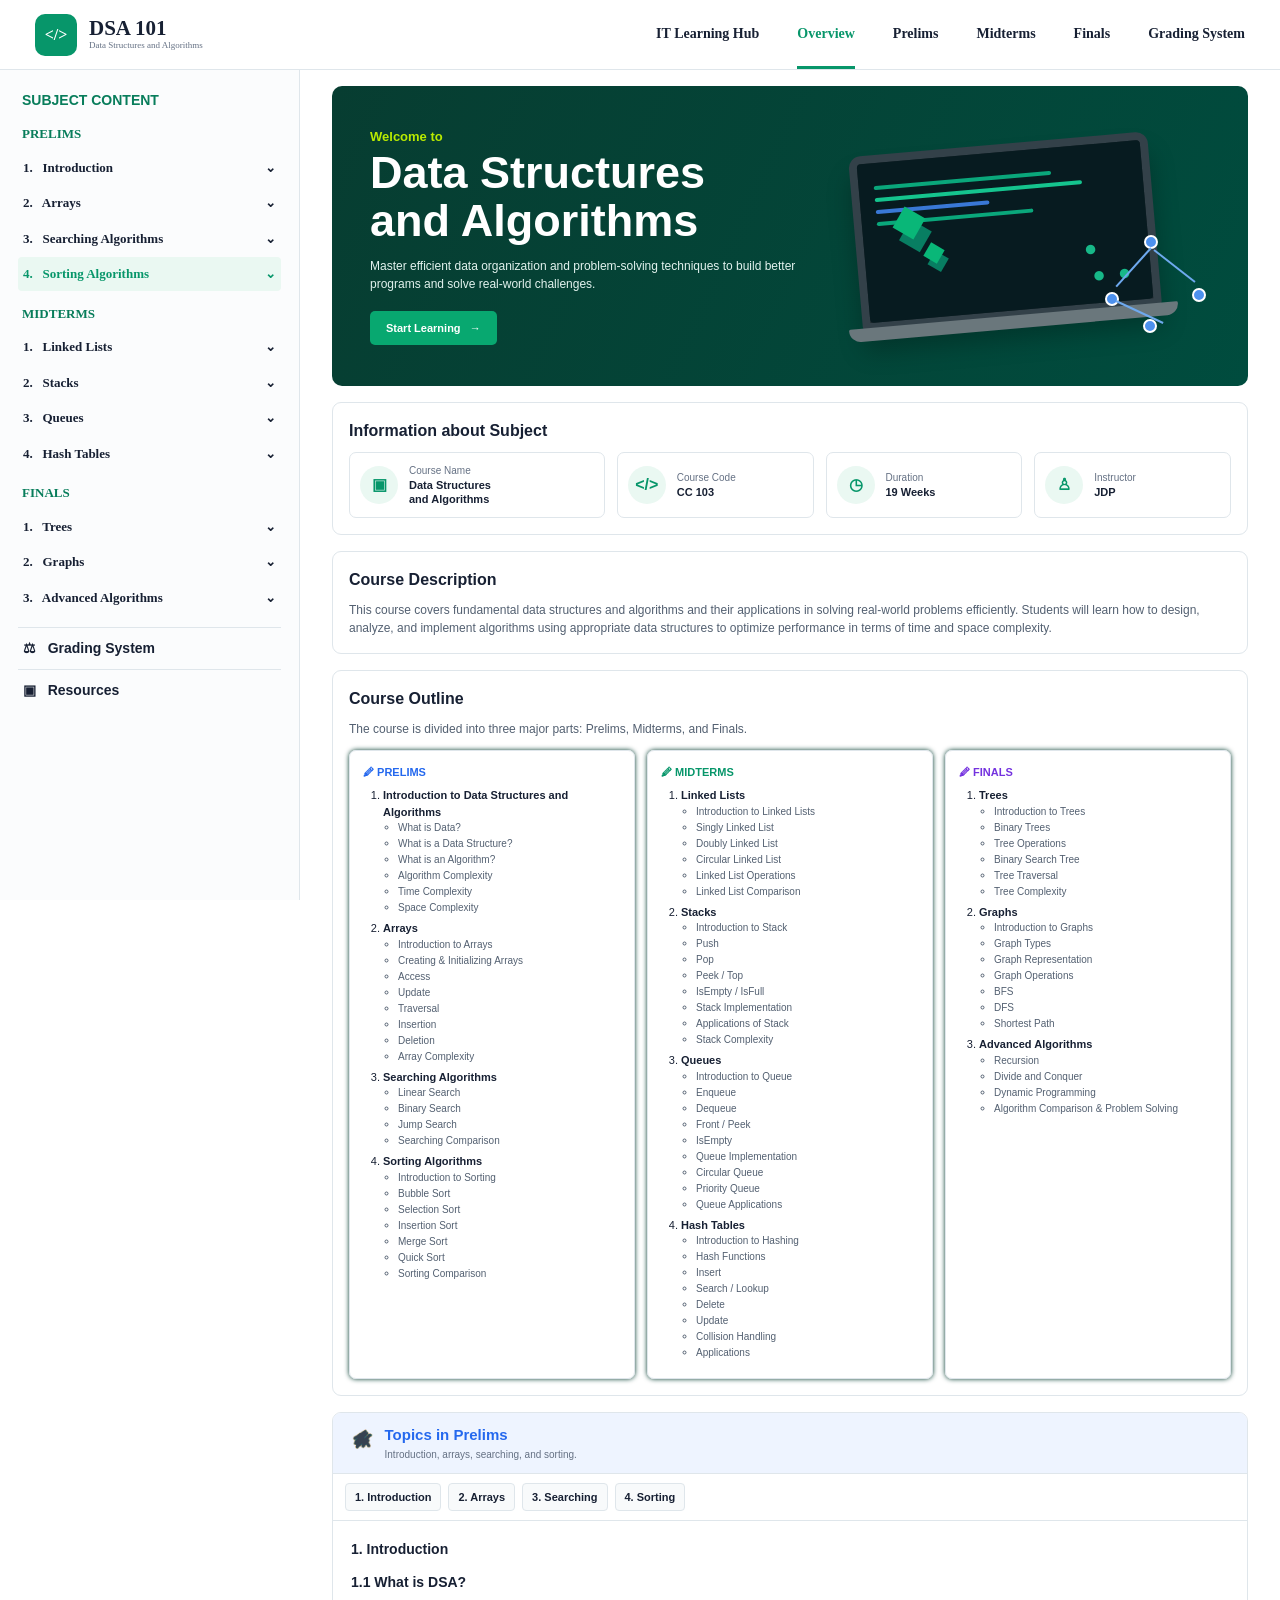
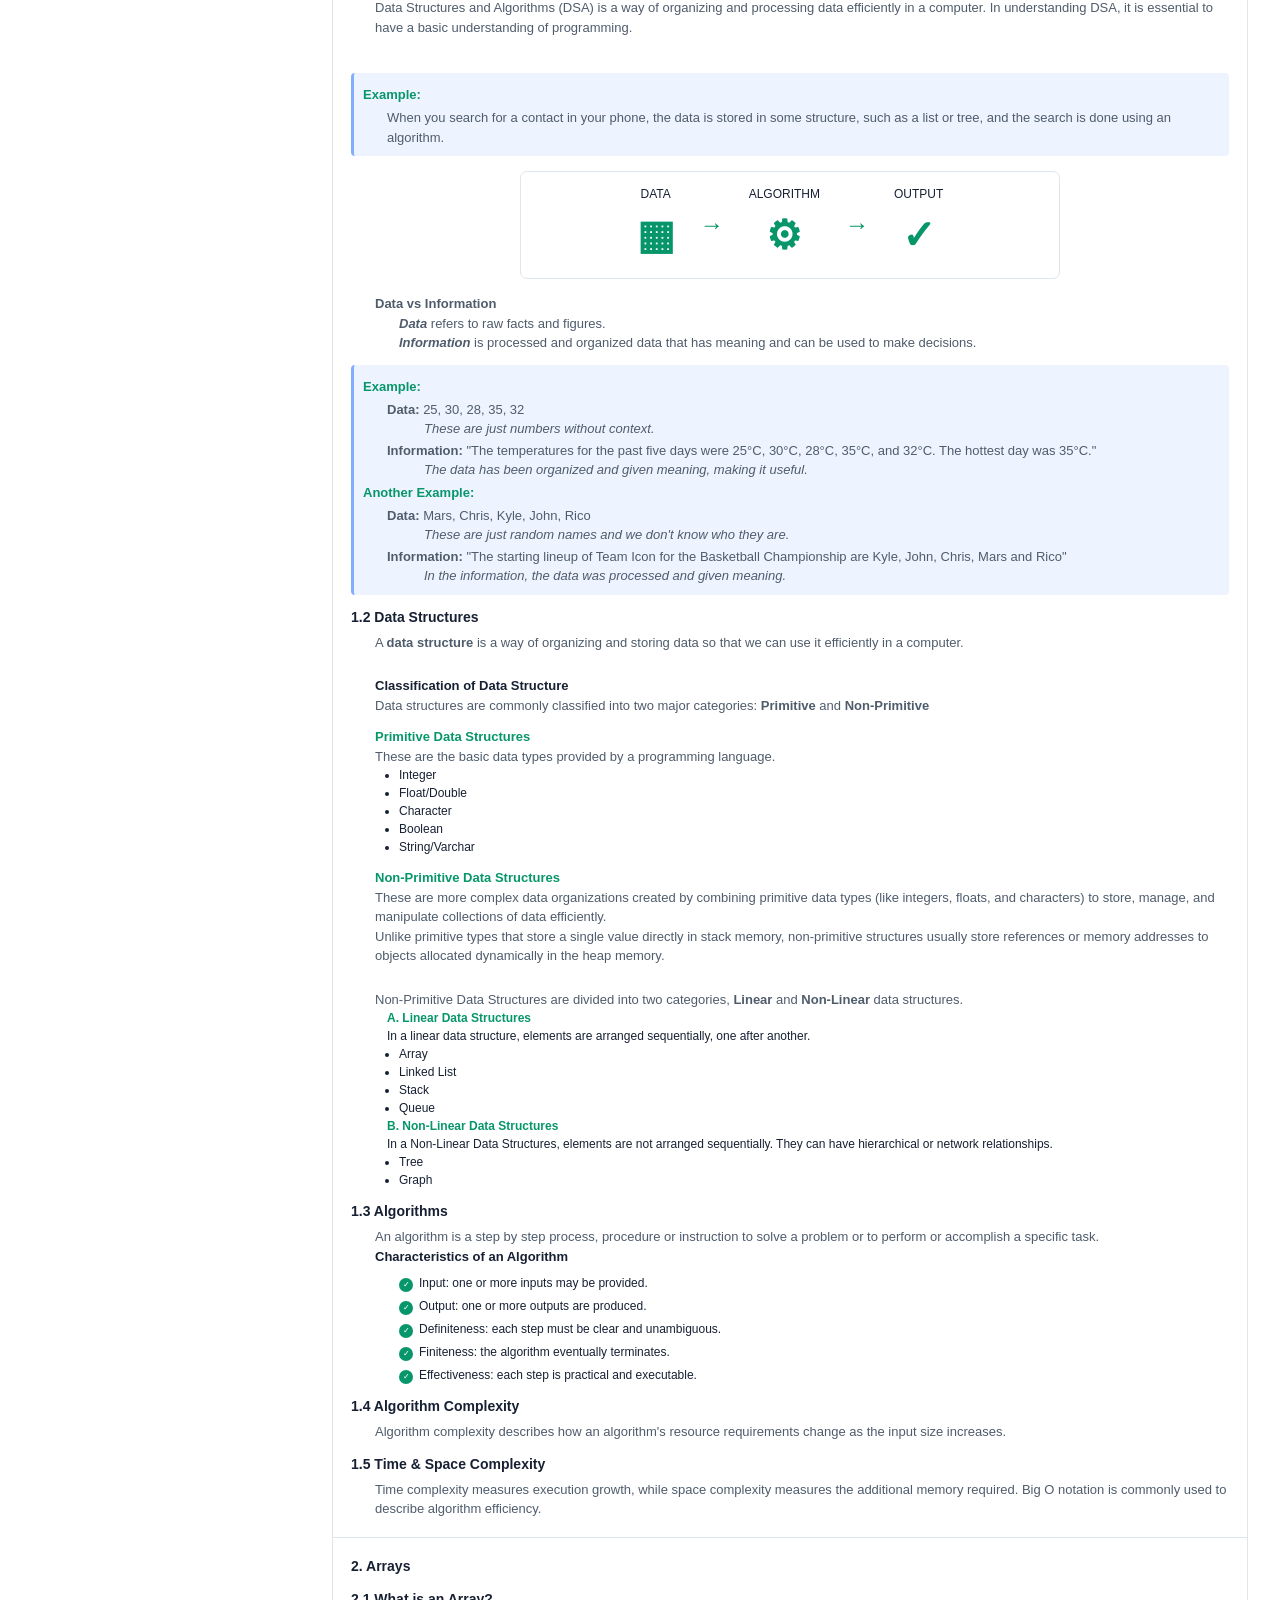
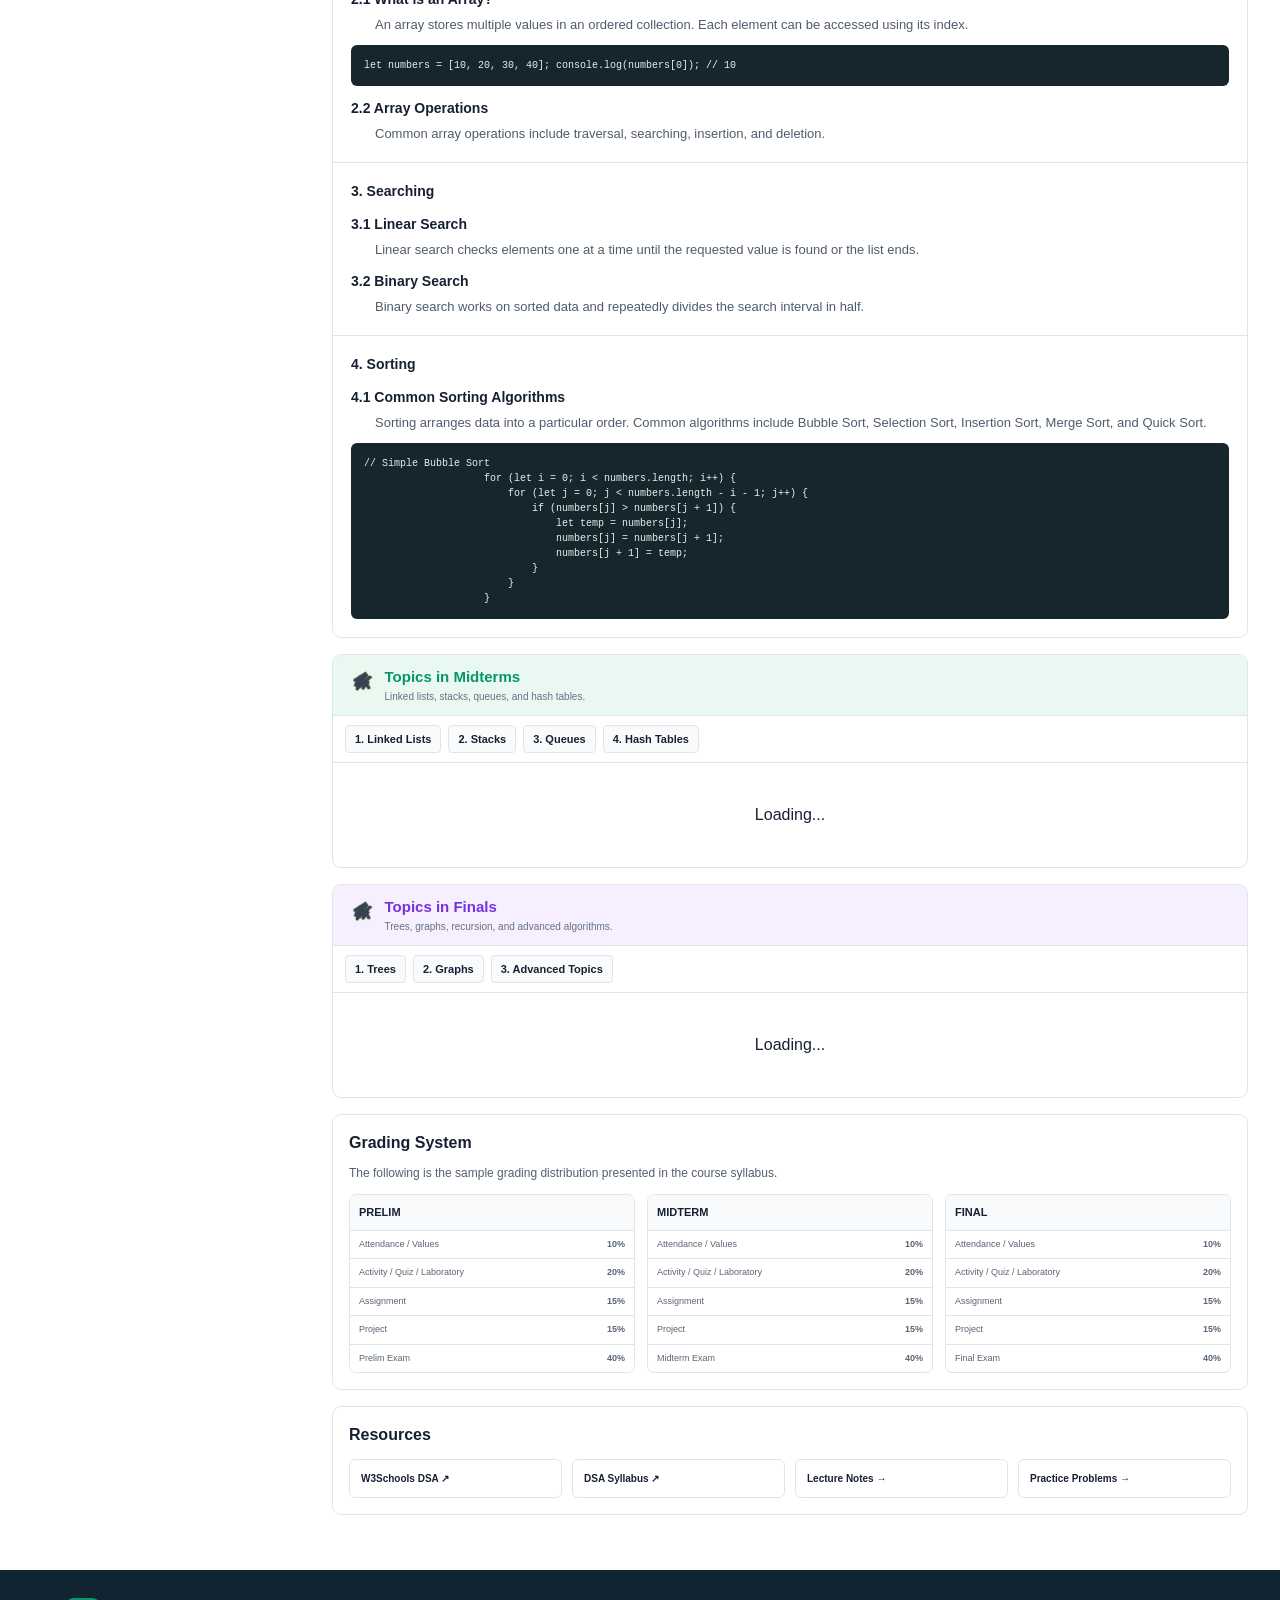
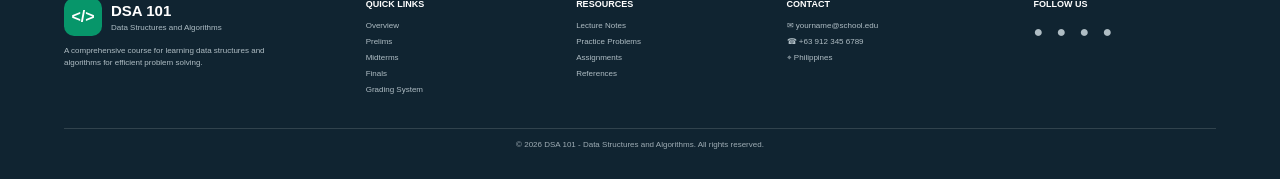
==== subjects/data-structure/index.html @ 989dd2f2 "Add files via upload" ====
<!DOCTYPE html>
<html lang="en">
<head>
    <meta charset="UTF-8">
    <meta name="viewport" content="width=device-width, initial-scale=1.0">
    <title>DSA 101 | Data Structures and Algorithms</title>
    <link rel="stylesheet" href="css/style.css">
</head>
<body id="top">

    <!-- HEADER -->
    <header class="header">
        <div class="brand-area">
            <button class="hamburger" id="menuButton" aria-label="Open menu">☰</button>

            <a href="#overview" class="brand">
                <span class="logo">&lt;/&gt;</span>
                <span class="brand-text">
                    <strong>DSA 101</strong>
                    <small>Data Structures and Algorithms</small>
                </span>
            </a>
        </div>

        <!-- Desktop top navigation -->
        <nav class="top-nav" id="topNav">
            <a href="../../index.html">IT Learning Hub</a>
            <a href="#overview">Overview</a>
            <a href="#prelims">Prelims</a>
            <a href="#midterms">Midterms</a>
            <a href="#finals">Finals</a>
            <a href="#grading">Grading System</a>
        </nav>
    </header>

    <!-- Mobile navigation overlay.
         It combines the desktop top navigation and subject navigation. -->
    <div class="mobile-menu-panel" id="mobileMenu">
        <div class="mobile-menu-header">
            <strong>COURSE NAVIGATION</strong>
            <button id="closeMenu" aria-label="Close menu">×</button>
        </div>

        <nav class="mobile-top-links">
            <a href="../../index.html">IT Learning Hub</a>
            <a href="#overview">Overview</a>
            <a href="#prelims">Prelims</a>
            <a href="#midterms">Midterms</a>
            <a href="#finals">Finals</a>
            <a href="#grading">Grading System</a>
        </nav>

        <div class="mobile-subject-navigation">
            <p>SUBJECT CONTENT</p>
            <a href="#overview">⌂ &nbsp; Overview</a>

            <h4>PRELIMS</h4>
            <a href="#p-introduction">1. Introduction</a>
            <a href="#p-arrays">2. Arrays</a>
            <a href="#p-searching">3. Searching</a>
            <a href="#p-sorting">4. Sorting</a>

            <h4>MIDTERMS</h4>
            <a href="#m-linked">1. Linked Lists</a>
            <a href="#m-stacks">2. Stacks</a>
            <a href="#m-queues">3. Queues</a>
            <a href="#m-hashing">4. Hash Tables</a>

            <h4>FINALS</h4>
            <a href="#f-trees">1. Trees</a>
            <a href="#f-graphs">2. Graphs</a>
            <a href="#f-advanced">3. Advanced Topics</a>

            <a href="#grading" class="mobile-extra">⚖ &nbsp; Grading System</a>
            <a href="#resources" class="mobile-extra">▣ &nbsp; Resources</a>
        </div>
    </div>

    <!-- Mobile navigation overlay.
         It combines the desktop top navigation and subject navigation. -->
    <div class="mobile-menu-panel" id="mobileMenu">
        <div class="mobile-menu-header">
            <strong>COURSE NAVIGATION</strong>
            <button id="closeMenu" aria-label="Close menu">×</button>
        </div>

        <nav class="mobile-top-links">
            <a href="../../index.html">IT Learning Hub</a>
            <a href="#overview">Overview</a>
            <a href="#prelims">Prelims</a>
            <a href="#midterms">Midterms</a>
            <a href="#finals">Finals</a>
            <a href="#grading">Grading System</a>
        </nav>

        <div class="mobile-subject-navigation">
            <p>SUBJECT CONTENT</p>
            <a href="#overview">⌂ &nbsp; Overview</a>

            <h4>PRELIMS</h4>
            <a href="#p-introduction">1. Introduction</a>
            <a href="#p-arrays">2. Arrays</a>
            <a href="#p-searching">3. Searching</a>
            <a href="#p-sorting">4. Sorting</a>

            <h4>MIDTERMS</h4>
            <a href="#m-linked">1. Linked Lists</a>
            <a href="#m-stacks">2. Stacks</a>
            <a href="#m-queues">3. Queues</a>
            <a href="#m-hashing">4. Hash Tables</a>

            <h4>FINALS</h4>
            <a href="#f-trees">1. Trees</a>
            <a href="#f-graphs">2. Graphs</a>
            <a href="#f-advanced">3. Advanced Topics</a>

            <a href="#grading" class="mobile-extra">⚖ &nbsp; Grading System</a>
            <a href="#resources" class="mobile-extra">▣ &nbsp; Resources</a>
        </div>
    </div>

    <div class="page-layout">

        <!-- LEFT SUBJECT NAVIGATION -->
        <aside class="sidebar">

            <div class="sidebar-title">SUBJECT CONTENT</div>

            <section class="side-section">
                <h3>PRELIMS</h3>

                <div class="side-category">
                    <a href="#p-introduction" class="category-link"><span>1. &nbsp; Introduction</span><span>⌄</span></a>
                    <div class="sub-links">
                        <a href="#p-introduction">1.1 &nbsp; What is Data?</a>
                        <a href="#p-data">1.2 &nbsp; Data Structures</a>
                        <a href="#p-algorithms">1.3 &nbsp; Algorithms</a>
                        <a href="#p-complexity">1.4 &nbsp; Algorithm Complexity</a>
                        <a href="#p-time-space">1.5 &nbsp; Time &amp; Space Complexity</a>
                    </div>
                </div>

                <div class="side-category">
                    <a href="#p-arrays" class="category-link"><span>2. &nbsp; Arrays</span><span>⌄</span></a>
                    <div class="sub-links">
                        <a href="#p-arrays">2.1 &nbsp; Introduction to Arrays</a>
                        <a href="#p-arrays">2.2 &nbsp; Creating &amp; Initializing Arrays</a>
                        <a href="#p-arrays">2.3 &nbsp; Access</a>
                        <a href="#p-arrays">2.4 &nbsp; Update</a>
                        <a href="#p-arrays">2.5 &nbsp; Traversal</a>
                        <a href="#p-arrays">2.6 &nbsp; Insertion</a>
                        <a href="#p-arrays">2.7 &nbsp; Deletion</a>
                        <a href="#p-arrays">2.8 &nbsp; Array Complexity</a>
                    </div>
                </div>

                <div class="side-category">
                    <a href="#p-searching" class="category-link"><span>3. &nbsp; Searching Algorithms</span><span>⌄</span></a>
                    <div class="sub-links">
                        <a href="#p-searching">3.1 &nbsp; Linear Search</a>
                        <a href="#p-searching">3.2 &nbsp; Binary Search</a>
                        <a href="#p-searching">3.3 &nbsp; Jump Search</a>
                        <a href="#p-searching">3.4 &nbsp; Searching Comparison</a>
                    </div>
                </div>

                <div class="side-category">
                    <a href="#p-sorting" class="category-link"><span>4. &nbsp; Sorting Algorithms</span><span>⌄</span></a>
                    <div class="sub-links">
                        <a href="#p-sorting">4.1 &nbsp; Introduction to Sorting</a>
                        <a href="#p-sorting">4.2 &nbsp; Bubble Sort</a>
                        <a href="#p-sorting">4.3 &nbsp; Selection Sort</a>
                        <a href="#p-sorting">4.4 &nbsp; Insertion Sort</a>
                        <a href="#p-sorting">4.5 &nbsp; Merge Sort</a>
                        <a href="#p-sorting">4.6 &nbsp; Quick Sort</a>
                        <a href="#p-sorting">4.7 &nbsp; Sorting Comparison</a>
                    </div>
                </div>
            </section>

            <section class="side-section">
                <h3>MIDTERMS</h3>
                <div class="side-category"><a href="#m-linked" class="category-link"><span>1. &nbsp; Linked Lists</span><span>⌄</span></a><div class="sub-links">
                    <a href="#m-linked">1.1 &nbsp; Introduction to Linked Lists</a><a href="#m-linked">1.2 &nbsp; Singly Linked List</a><a href="#m-linked">1.3 &nbsp; Doubly Linked List</a><a href="#m-linked">1.4 &nbsp; Circular Linked List</a><a href="#m-linked">1.5 &nbsp; Linked List Operations</a><a href="#m-linked">1.6 &nbsp; Linked List Comparison</a>
                </div></div>
                <div class="side-category"><a href="#m-stacks" class="category-link"><span>2. &nbsp; Stacks</span><span>⌄</span></a><div class="sub-links">
                    <a href="#m-stacks">2.1 &nbsp; Introduction to Stack</a><a href="#m-stacks">2.2 &nbsp; Push</a><a href="#m-stacks">2.3 &nbsp; Pop</a><a href="#m-stacks">2.4 &nbsp; Peek / Top</a><a href="#m-stacks">2.5 &nbsp; IsEmpty / IsFull</a><a href="#m-stacks">2.6 &nbsp; Stack Implementation</a><a href="#m-stacks">2.7 &nbsp; Applications of Stack</a><a href="#m-stacks">2.8 &nbsp; Stack Complexity</a>
                </div></div>
                <div class="side-category"><a href="#m-queues" class="category-link"><span>3. &nbsp; Queues</span><span>⌄</span></a><div class="sub-links">
                    <a href="#m-queues">3.1 &nbsp; Introduction to Queue</a><a href="#m-queues">3.2 &nbsp; Enqueue</a><a href="#m-queues">3.3 &nbsp; Dequeue</a><a href="#m-queues">3.4 &nbsp; Front / Peek</a><a href="#m-queues">3.5 &nbsp; IsEmpty</a><a href="#m-queues">3.6 &nbsp; Queue Implementation</a><a href="#m-queues">3.7 &nbsp; Circular Queue</a><a href="#m-queues">3.8 &nbsp; Priority Queue</a><a href="#m-queues">3.9 &nbsp; Queue Applications</a>
                </div></div>
                <div class="side-category"><a href="#m-hashing" class="category-link"><span>4. &nbsp; Hash Tables</span><span>⌄</span></a><div class="sub-links">
                    <a href="#m-hashing">4.1 &nbsp; Introduction to Hashing</a><a href="#m-hashing">4.2 &nbsp; Hash Functions</a><a href="#m-hashing">4.3 &nbsp; Insert</a><a href="#m-hashing">4.4 &nbsp; Search / Lookup</a><a href="#m-hashing">4.5 &nbsp; Delete</a><a href="#m-hashing">4.6 &nbsp; Update</a><a href="#m-hashing">4.7 &nbsp; Collision Handling</a><a href="#m-hashing">4.8 &nbsp; Applications</a>
                </div></div>
            </section>

            <section class="side-section">
                <h3>FINALS</h3>
                <div class="side-category"><a href="#f-trees" class="category-link"><span>1. &nbsp; Trees</span><span>⌄</span></a><div class="sub-links">
                    <a href="#f-trees">1.1 &nbsp; Introduction to Trees</a><a href="#f-trees">1.2 &nbsp; Binary Trees</a><a href="#f-trees">1.3 &nbsp; Tree Operations</a><a href="#f-trees">1.4 &nbsp; Binary Search Tree</a><a href="#f-trees">1.5 &nbsp; Tree Traversal</a><a href="#f-trees">1.6 &nbsp; Tree Complexity</a>
                </div></div>
                <div class="side-category"><a href="#f-graphs" class="category-link"><span>2. &nbsp; Graphs</span><span>⌄</span></a><div class="sub-links">
                    <a href="#f-graphs">2.1 &nbsp; Introduction to Graphs</a><a href="#f-graphs">2.2 &nbsp; Graph Types</a><a href="#f-graphs">2.3 &nbsp; Graph Representation</a><a href="#f-graphs">2.4 &nbsp; Graph Operations</a><a href="#f-graphs">2.5 &nbsp; BFS</a><a href="#f-graphs">2.6 &nbsp; DFS</a><a href="#f-graphs">2.7 &nbsp; Shortest Path</a>
                </div></div>
                <div class="side-category"><a href="#f-advanced" class="category-link"><span>3. &nbsp; Advanced Algorithms</span><span>⌄</span></a><div class="sub-links">
                    <a href="#f-advanced">3.1 &nbsp; Recursion</a><a href="#f-advanced">3.2 &nbsp; Divide and Conquer</a><a href="#f-advanced">3.3 &nbsp; Dynamic Programming</a><a href="#f-advanced">3.4 &nbsp; Algorithm Comparison &amp; Problem Solving</a>
                </div></div>
            </section>

            <a href="#grading" class="sidebar-extra">⚖ &nbsp; Grading System</a>
            <a href="#resources" class="sidebar-extra">▣ &nbsp; Resources</a>
        </aside>

        <!-- MAIN CONTENT -->
        <main class="content">

            <!-- HERO -->
            <section class="hero" id="overview">
                <div class="hero-text">
                    <p>Welcome to</p>
                    <h1>Data Structures<br>and Algorithms</h1>
                    <span>Master efficient data organization and problem-solving techniques to build better programs and solve real-world challenges.</span>
                    <a href="#prelims" class="button">Start Learning &nbsp; →</a>
                </div>

                <div class="hero-art">
                    <div class="laptop">
                        <div class="screen">
                            <i></i><i></i><i></i><i></i>
                            <div class="screen-tree">●<br>&nbsp;● &nbsp;●</div>
                        </div>
                        <div class="keyboard"></div>
                    </div>

                    <div class="cube cube-a"></div>
                    <div class="cube cube-b"></div>

                    <div class="network">
                        <span class="node node-a"></span>
                        <span class="node node-b"></span>
                        <span class="node node-c"></span>
                        <span class="node node-d"></span>
                        <span class="line line-a"></span>
                        <span class="line line-b"></span>
                        <span class="line line-c"></span>
                    </div>
                </div>

                <div class="hero-dots"><b></b><b></b><b></b></div>
            </section>

            <!-- INFORMATION -->
            <section class="card subject-information">
                <h2>Information about Subject</h2>

                <div class="info-grid">
                    <div class="info-item">
                        <span class="info-icon">▣</span>
                        <div><small>Course Name</small><strong>Data Structures<br>and Algorithms</strong></div>
                    </div>

                    <div class="info-item">
                        <span class="info-icon">&lt;/&gt;</span>
                        <div><small>Course Code</small><strong>CC 103</strong></div>
                    </div>

                    <div class="info-item">
                        <span class="info-icon">◷</span>
                        <div><small>Duration</small><strong>19 Weeks</strong></div>
                    </div>

                    <div class="info-item">
                        <span class="info-icon">♙</span>
                        <div><small>Instructor</small><strong>JDP</strong></div>
                    </div>
                </div>
            </section>

            <!-- DESCRIPTION -->
            <section class="card">
                <h2>Course Description</h2>
                <p>
                    This course covers fundamental data structures and algorithms and their
                    applications in solving real-world problems efficiently. Students will learn
                    how to design, analyze, and implement algorithms using appropriate data
                    structures to optimize performance in terms of time and space complexity.
                </p>
            </section>

            <!-- OUTLINE -->
            <section class="card outline" id="course-outline">
                <h2>Course Outline</h2>
                <p>The course is divided into three major parts: Prelims, Midterms, and Finals.</p>
                <div class="outline-grid">
                    <div class="outline-box prelim-box"><h3>🖉 PRELIMS</h3><ol>
                        <li><strong>Introduction to Data Structures and Algorithms</strong><ul><li>What is Data?</li><li>What is a Data Structure?</li><li>What is an Algorithm?</li><li>Algorithm Complexity</li><li>Time Complexity</li><li>Space Complexity</li></ul></li>
                        <li><strong>Arrays</strong><ul><li>Introduction to Arrays</li><li>Creating &amp; Initializing Arrays</li><li>Access</li><li>Update</li><li>Traversal</li><li>Insertion</li><li>Deletion</li><li>Array Complexity</li></ul></li>
                        <li><strong>Searching Algorithms</strong><ul><li>Linear Search</li><li>Binary Search</li><li>Jump Search</li><li>Searching Comparison</li></ul></li>
                        <li><strong>Sorting Algorithms</strong><ul><li>Introduction to Sorting</li><li>Bubble Sort</li><li>Selection Sort</li><li>Insertion Sort</li><li>Merge Sort</li><li>Quick Sort</li><li>Sorting Comparison</li></ul></li>
                    </ol></div>
                    <div class="outline-box mid-box"><h3>🖉 MIDTERMS</h3><ol>
                        <li><strong>Linked Lists</strong><ul><li>Introduction to Linked Lists</li><li>Singly Linked List</li><li>Doubly Linked List</li><li>Circular Linked List</li><li>Linked List Operations</li><li>Linked List Comparison</li></ul></li>
                        <li><strong>Stacks</strong><ul><li>Introduction to Stack</li><li>Push</li><li>Pop</li><li>Peek / Top</li><li>IsEmpty / IsFull</li><li>Stack Implementation</li><li>Applications of Stack</li><li>Stack Complexity</li></ul></li>
                        <li><strong>Queues</strong><ul><li>Introduction to Queue</li><li>Enqueue</li><li>Dequeue</li><li>Front / Peek</li><li>IsEmpty</li><li>Queue Implementation</li><li>Circular Queue</li><li>Priority Queue</li><li>Queue Applications</li></ul></li>
                        <li><strong>Hash Tables</strong><ul><li>Introduction to Hashing</li><li>Hash Functions</li><li>Insert</li><li>Search / Lookup</li><li>Delete</li><li>Update</li><li>Collision Handling</li><li>Applications</li></ul></li>
                    </ol></div>
                    <div class="outline-box final-box"><h3>🖉 FINALS</h3><ol>
                        <li><strong>Trees</strong><ul><li>Introduction to Trees</li><li>Binary Trees</li><li>Tree Operations</li><li>Binary Search Tree</li><li>Tree Traversal</li><li>Tree Complexity</li></ul></li>
                        <li><strong>Graphs</strong><ul><li>Introduction to Graphs</li><li>Graph Types</li><li>Graph Representation</li><li>Graph Operations</li><li>BFS</li><li>DFS</li><li>Shortest Path</li></ul></li>
                        <li><strong>Advanced Algorithms</strong><ul><li>Recursion</li><li>Divide and Conquer</li><li>Dynamic Programming</li><li>Algorithm Comparison &amp; Problem Solving</li></ul></li>
                    </ol></div>
                </div>
            </section>

            <!-- PRELIMS -->
            <section class="topic-section prelim-section" id="prelims">
                <div class="section-heading">
                    <span><img src="../../images/logo2.png"></span>
                    <div>
                        <h2>Topics in Prelims</h2>
                        <p>Introduction, arrays, searching, and sorting.</p>
                    </div>
                </div>

                <div class="topic-tabs">
                    <a href="#p-introduction">1. Introduction</a>
                    <a href="#p-arrays">2. Arrays</a>
                    <a href="#p-searching">3. Searching</a>
                    <a href="#p-sorting">4. Sorting</a>
                </div>

                <article class="lesson" id="p-introduction">
                    <h3>1. Introduction</h3>

                    <h4 id="p-intro">1.1 What is DSA?</h4>
                    <p>
                        Data Structures and Algorithms (DSA) is a way of organizing and processing
                        data efficiently in a computer. In understanding DSA, it is essential to have a basic understanding of programming.
                    </p>
                    <br>

                    <div class="example">
                        <strong>Example:</strong>
                        <p>
                            When you search for a contact in your phone, the data is stored in
                            some structure, such as a list or tree, and the search is done using
                            an algorithm.
                        </p>
                    </div>

                    <div class="process">
                        <div><small>DATA</small><strong>▦</strong></div>
                        <b>→</b>
                        <div><small>ALGORITHM</small><strong>⚙</strong></div>
                        <b>→</b>
                        <div><small>OUTPUT</small><strong>✓</strong></div>
                    </div>

                    <p>
                        <b>Data vs Information</b><br>
                        <b><i>Data</i></b> refers to raw facts and figures. <br><b><i>Information</i></b> is processed and
                        organized data that has meaning and can be used to make decisions.
                    </p>

                    
                    <div class="example">
                        <strong>Example:</strong>
                        <p>
                            <b>Data:</b> 25, 30, 28, 35, 32<br>
                            &emsp;<i>These are just numbers without context.</i>
                        </p>
                        <p>
                            <b>Information:</b> "The temperatures for the past five days were 25°C, 30°C, 28°C, 35°C, and 32°C. The hottest day was 35°C."<br>
                            &emsp;<i>The data has been organized and given meaning, making it useful.</i>
                        </p>

                        <strong>Another Example:</strong>
                        <p>
                            <b>Data:</b> Mars, Chris, Kyle, John, Rico<br>
                            &emsp;<i>These are just random names and we don't know who they are.</i>
                        </p>
                        <p>
                            <b>Information:</b> "The starting lineup of Team Icon for the Basketball Championship are Kyle, John, Chris, Mars and Rico"<br>
                            &emsp;<i>In the information, the data was processed and given meaning.</i>
                        </p>
                    </div>

                    <h4 id="p-data">1.2 Data Structures</h4>
                    <p>
                        A <b>data structure</b> is a way of organizing and storing data so that we can use it efficiently in a computer.
                    </p>
                    <br>
                    <h5>Classification of Data Structure</h5>
                    <p>Data structures are commonly classified into two major categories: <b>Primitive</b> and <b>Non-Primitive</b></p>

                    <h6>Primitive Data Structures</h6>
                    <p>These are the basic data types provided by a programming language.</p>
                    
                    <ul>
                        <li>Integer</li>
                        <li>Float/Double</li>
                        <li>Character</li>
                        <li>Boolean</li>
                        <li>String/Varchar</li>
                    </ul>

                    <h6>Non-Primitive Data Structures</h6>
                    <p>These are more complex data organizations created by combining primitive data types (like integers, floats, and characters) to store, manage, and manipulate collections of data efficiently.</p>
                    <p>Unlike primitive types that store a single value directly in stack memory, non-primitive structures usually store references or memory addresses to objects allocated dynamically in the heap memory.</p>
                    <br>
                    <p>Non-Primitive Data Structures are divided into two categories, <b>Linear</b> and <b>Non-Linear</b> data structures.</p>
                    <dt>A. Linear Data Structures</dt>
                    <dd>In a linear data structure, elements are arranged sequentially, one after another.</dd>
                    <ul>
                        <li>Array</li>
                        <li>Linked List</li>
                        <li>Stack</li>
                        <li>Queue</li>
                    </ul>
                    <dt>B. Non-Linear Data Structures</dt>
                    <dd>In a Non-Linear Data Structures, elements are not arranged sequentially. They can have hierarchical or network relationships.</dd>
                    <ul>
                        <li>Tree</li>
                        <li>Graph</li>
                    </ul>

                    <h4 id="p-algorithms">1.3 Algorithms</h4>
                    <p>
                        An algorithm is a step by step process, procedure or instruction to solve a problem or to perform or accomplish a specific task.
                    </p>

                    <h5>Characteristics of an Algorithm</h5>
                    <ul class="check-list">
                        <li>Input: one or more inputs may be provided.</li>
                        <li>Output: one or more outputs are produced.</li>
                        <li>Definiteness: each step must be clear and unambiguous.</li>
                        <li>Finiteness: the algorithm eventually terminates.</li>
                        <li>Effectiveness: each step is practical and executable.</li>
                    </ul>

                    <h4 id="p-complexity">1.4 Algorithm Complexity</h4>
                    <p>
                        Algorithm complexity describes how an algorithm's resource requirements
                        change as the input size increases.
                    </p>

                    <h4 id="p-time-space">1.5 Time &amp; Space Complexity</h4>
                    <p>
                        Time complexity measures execution growth, while space complexity measures
                        the additional memory required. Big O notation is commonly used to
                        describe algorithm efficiency.
                    </p>
                </article>

                <article class="lesson" id="p-arrays">
                    <h3>2. Arrays</h3>
                    <h4>2.1 What is an Array?</h4>
                    <p>
                        An array stores multiple values in an ordered collection. Each element
                        can be accessed using its index.
                    </p>

                    <pre class="code"><code>let numbers = [10, 20, 30, 40]; console.log(numbers[0]); // 10</code></pre>

                    <h4>2.2 Array Operations</h4>
                    <p>
                        Common array operations include traversal, searching, insertion, and
                        deletion.
                    </p>
                </article>

                <article class="lesson" id="p-searching">
                    <h3>3. Searching</h3>
                    <h4>3.1 Linear Search</h4>
                    <p>
                        Linear search checks elements one at a time until the requested value is
                        found or the list ends.
                    </p>

                    <h4>3.2 Binary Search</h4>
                    <p>
                        Binary search works on sorted data and repeatedly divides the search
                        interval in half.
                    </p>
                </article>

                <article class="lesson" id="p-sorting">
                    <h3>4. Sorting</h3>
                    <h4>4.1 Common Sorting Algorithms</h4>
                    <p>
                        Sorting arranges data into a particular order. Common algorithms include
                        Bubble Sort, Selection Sort, Insertion Sort, Merge Sort, and Quick Sort.
                    </p>

                    <pre class="code"><code>// Simple Bubble Sort
                    for (let i = 0; i &lt; numbers.length; i++) {
                        for (let j = 0; j &lt; numbers.length - i - 1; j++) {
                            if (numbers[j] &gt; numbers[j + 1]) {
                                let temp = numbers[j];
                                numbers[j] = numbers[j + 1];
                                numbers[j + 1] = temp;
                            }
                        }
                    }</code></pre>
                </article>
            </section>

            <!-- MIDTERMS -->
            <section class="topic-section mid-section" id="midterms">
                <div class="section-heading">
                    <span><img src="../../images/logo2.png"></span>
                    <div>
                        <h2>Topics in Midterms</h2>
                        <p>Linked lists, stacks, queues, and hash tables.</p>
                    </div>
                </div>

                <div class="topic-tabs">
                    <a href="#m-linked">1. Linked Lists</a>
                    <a href="#m-stacks">2. Stacks</a>
                    <a href="#m-queues">3. Queues</a>
                    <a href="#m-hashing">4. Hash Tables</a>
                </div>

                <article>Loading...</article>
            </section>

            <!-- FINALS -->
            <section class="topic-section final-section" id="finals">
                <div class="section-heading">
                    <span><img src="../../images/logo2.png"></span>
                    <div>
                        <h2>Topics in Finals</h2>
                        <p>Trees, graphs, recursion, and advanced algorithms.</p>
                    </div>
                </div>

                <div class="topic-tabs">
                    <a href="#f-trees">1. Trees</a>
                    <a href="#f-graphs">2. Graphs</a>
                    <a href="#f-advanced">3. Advanced Topics</a>
                </div>

                <article>Loading...</article>
            </section>

            <!-- GRADING -->
            <section class="card grading" id="grading">
                <h2>Grading System</h2>
                <p>The following is the sample grading distribution presented in the course syllabus.</p>

                <div class="grading-grid">
                    <div>
                        <h3>PRELIM</h3>
                        <p>Attendance / Values <b>10%</b></p>
                        <p>Activity / Quiz / Laboratory <b>20%</b></p>
                        <p>Assignment <b>15%</b></p>
                        <p>Project <b>15%</b></p>
                        <p>Prelim Exam <b>40%</b></p>
                    </div>

                    <div>
                        <h3>MIDTERM</h3>
                        <p>Attendance / Values <b>10%</b></p>
                        <p>Activity / Quiz / Laboratory <b>20%</b></p>
                        <p>Assignment <b>15%</b></p>
                        <p>Project <b>15%</b></p>
                        <p>Midterm Exam <b>40%</b></p>
                    </div>

                    <div>
                        <h3>FINAL</h3>
                        <p>Attendance / Values <b>10%</b></p>
                        <p>Activity / Quiz / Laboratory <b>20%</b></p>
                        <p>Assignment <b>15%</b></p>
                        <p>Project <b>15%</b></p>
                        <p>Final Exam <b>40%</b></p>
                    </div>
                </div>
            </section>

            <!-- RESOURCES -->
            <section class="card" id="resources">
                <h2>Resources</h2>

                <div class="resource-grid">
                    <a href="https://www.w3schools.com/dsa/" target="_blank">W3Schools DSA <span>↗</span></a>
                    <a href="https://www.w3schools.com/dsa/dsa_syllabus.php" target="_blank">DSA Syllabus <span>↗</span></a>
                    <a href="#">Lecture Notes <span>→</span></a>
                    <a href="#">Practice Problems <span>→</span></a>
                </div>
            </section>

        </main>
    </div>

    <!-- FOOTER -->
    <footer class="footer">
        <div class="footer-column about">
            <div class="footer-brand">
                <span class="logo">&lt;/&gt;</span>
                <div>
                    <strong>DSA 101</strong>
                    <small>Data Structures and Algorithms</small>
                </div>
            </div>
            <p>A comprehensive course for learning data structures and algorithms for efficient problem solving.</p>
        </div>

        <div class="footer-column">
            <h3>QUICK LINKS</h3>
            <a href="#overview">Overview</a>
            <a href="#prelims">Prelims</a>
            <a href="#midterms">Midterms</a>
            <a href="#finals">Finals</a>
            <a href="#grading">Grading System</a>
        </div>

        <div class="footer-column">
            <h3>RESOURCES</h3>
            <a href="#resources">Lecture Notes</a>
            <a href="#resources">Practice Problems</a>
            <a href="#resources">Assignments</a>
            <a href="#resources">References</a>
        </div>

        <div class="footer-column">
            <h3>CONTACT</h3>
            <p>✉ yourname@school.edu</p>
            <p>☎ +63 912 345 6789</p>
            <p>⌖ Philippines</p>
        </div>

        <div class="footer-column">
            <h3>FOLLOW US</h3>
            <p class="social">● &nbsp; ● &nbsp; ● &nbsp; ●</p>
        </div>

        <div class="copyright">
            © 2026 DSA 101 - Data Structures and Algorithms. All rights reserved.
        </div>
    </footer>

    <button class="back-top" id="backTop" aria-label="Back to top">↑</button>

    <script src="js/script.js"></script>
</body>
</html>
---- subjects/data-structure/css/style.css ----
* {
    box-sizing: border-box;
    margin: 0;
    padding: 0;
}

:root {
    --green: #07966a;
    --green-dark: #063d31;
    --green-light: #eaf8f2;
    --blue: #2468ee;
    --blue-light: #eef4ff;
    --purple: #7432df;
    --purple-light: #f5efff;
    --text: #172033;
    --muted: #657184;
    --border: #dfe6eb;
    --page: #ffffff;
    --soft: #f8fafb;
    --footer: #102431;
}

html {
    scroll-behavior: smooth;
    scroll-padding-top: 85px;
}

body {
    font-family: Arial, Helvetica, sans-serif;
    color: var(--text);
    background: var(--page);
    line-height: 1.5;
}

a {
    color: inherit;
    text-decoration: none;
}

/* HEADER */

.header {
    height: 70px;
    position: sticky;
    top: 0;
    z-index: 1000;
    display: flex;
    align-items: center;
    justify-content: space-between;
    padding: 0 35px;
    background: #fff;
    border-bottom: 1px solid var(--border);
    font-family: century gothic;
}

.brand-area {
    display: flex;
    align-items: center;
}

.brand {
    display: flex;
    align-items: center;
    gap: 12px;
}

.logo {
    width: 42px;
    height: 42px;
    display: grid;
    place-items: center;
    border-radius: 10px;
    color: white;
    background: var(--green);
    font-size: 16px;
    font-weight: bold;
}

.brand-text strong {
    display: block;
    font-size: 21px;
    line-height: 1.05;
}

.brand-text small {
    display: block;
    font-size: 9px;
    color: var(--muted);
}

.top-nav {
    height: 100%;
    display: flex;
    align-items: center;
    gap: 38px;
}

.top-nav a {
    height: 100%;
    display: grid;
    place-items: center;
    border-bottom: 3px solid transparent;
    font-size: 14px;
    font-weight: bold;
}

.top-nav a:hover,
.top-nav a.active {
    color: var(--green);
    border-bottom-color: var(--green);
}

.hamburger {
    display: none;
    border: 0;
    background: transparent;
    font-size: 22px;
    cursor: pointer;
    margin-right: 8px;
}

/* MOBILE COMBINED NAVIGATION */

.mobile-menu-panel {
    display: none;
}

/* DESKTOP LAYOUT */

.page-layout {
    display: flex;
    align-items: flex-start;
}

.sidebar {
    width: 300px;
    flex: 0 0 300px;
    height: calc(100vh - 70px);
    position: sticky;
    top: 70px;
    overflow-y: auto;
    padding: 20px 18px;
    background: #fbfcfd;
    border-right: 1px solid var(--border);
}

.sidebar-title {
    margin: 0 4px 13px;
    color: #087d5b;
    font-size: 14px;
    font-weight: bold;
}

.sidebar-extra {
    display: block;
    padding: 9px 11px;
    margin-bottom: 10px;
    border-radius: 6px;
    font-size: 14px;
    font-weight: bold;
}

.sidebar-overview.active {
    color: var(--green);
    background: var(--green-light);
}

.side-section {
    margin-bottom: 13px;
    font-family: century gothic;
}

.side-section h3 {
    margin: 12px 4px 7px;
    color: #087d5b;
    font-size: 13px;
}

.side-category {
    margin-bottom: 2px;
}

.category-link {
    display: flex;
    align-items: center;
    justify-content: space-between;
    padding: 7px 5px;
    font-size: 13px;
    font-weight: bold;
    border-radius: 4px;
}

.category-link:hover {
    color: var(--green);
}

.category-link.active {
    color: var(--green);
    background: var(--green-light);
}

.sub-links {
    display: none;
    padding: 0 0 5px 18px;
}

.side-category.expanded .sub-links {
    display: block;
}
.sub-links a {
    display: block;
    padding: 3px 5px;
    border-left: 2px solid transparent;
    color: #536071;
    font-size: 10px;
    font-size: 11px;
}

.sub-links a:hover,
.sub-links a.active {
    color: var(--green);
    border-left-color: var(--green);
    background: linear-gradient(90deg, var(--green-light), transparent);
    font-weight: bold;
}

.sidebar-extra {
    border-top: 1px solid var(--border);
    border-radius: 0;
    margin: 0;
    padding: 10px 5px;
}

/* MAIN CONTENT */

.content {
    width: 100%;
    max-width: 1500px;
    margin: 0 auto;
    padding: 16px 32px 55px;
}

.hero {
    min-height: 285px;
    position: relative;
    display: flex;
    align-items: center;
    justify-content: space-between;
    overflow: hidden;
    padding: 35px 38px;
    border-radius: 10px;
    color: #fff;
    background: linear-gradient(115deg, #073d31, #004c3e);
}

.hero-text {
    position: relative;
    z-index: 2;
    max-width: 540px;
}

.hero-text p {
    margin-bottom: 3px;
    color: #b9eb00;
    font-size: 13px;
    font-weight: bold;
}

.hero-text h1 {
    margin-bottom: 13px;
    font-size: 45px;
    line-height: 1.05;
}

.hero-text > span {
    display: block;
    max-width: 470px;
    margin-bottom: 18px;
    color: #e2f2ee;
    font-size: 12px;
}

.button {
    display: inline-block;
    padding: 9px 16px;
    border-radius: 5px;
    color: white;
    background: #08a870;
    font-size: 11px;
    font-weight: bold;
}

.hero-art {
    width: 48%;
    height: 230px;
    position: relative;
}

.laptop {
    width: 300px;
    height: 175px;
    position: absolute;
    top: 23px;
    right: 55px;
    transform: rotate(-5deg);
    border: 8px solid #334149;
    border-radius: 12px 12px 5px 5px;
    background: #1b252a;
    box-shadow: 0 20px 25px rgba(0, 0, 0, .25);
}

.screen {
    width: 100%;
    height: 100%;
    position: relative;
    padding: 15px;
    overflow: hidden;
    border-radius: 4px;
    background: #071b20;
}

.screen i {
    display: block;
    width: 70%;
    height: 4px;
    margin: 8px 0;
    border-radius: 4px;
    background: #0aa77b;
}

.screen i:nth-child(2) {
    width: 82%;
    background: #15c48e;
}

.screen i:nth-child(3) {
    width: 45%;
    background: #3978d6;
}

.screen i:nth-child(4) {
    width: 62%;
}

.screen-tree {
    position: absolute;
    right: 20px;
    bottom: 15px;
    color: #17b888;
    font-size: 22px;
    line-height: 1.2;
}

.keyboard {
    width: 330px;
    height: 13px;
    position: absolute;
    left: -22px;
    bottom: -18px;
    border-radius: 2px 2px 15px 15px;
    background: #6a777c;
}

.cube {
    width: 24px;
    height: 24px;
    position: absolute;
    background: #09b778;
    transform: rotate(30deg);
    box-shadow: 12px 8px 0 #087e62;
}

.cube-a {
    top: 90px;
    left: 75px;
}

.cube-b {
    top: 120px;
    left: 100px;
    transform: scale(.65) rotate(30deg);
}

.network {
    width: 115px;
    height: 100px;
    position: absolute;
    right: 0;
    bottom: 18px;
}

.node {
    width: 14px;
    height: 14px;
    position: absolute;
    border: 2px solid white;
    border-radius: 50%;
    background: #4d91ed;
}

.node-a { top: 2px; left: 49px; }
.node-b { top: 59px; left: 10px; }
.node-c { top: 55px; right: 4px; }
.node-d { bottom: 0; left: 48px; }

.line {
    width: 52px;
    height: 2px;
    position: absolute;
    transform-origin: left;
    background: #6ea9ee;
}

.line-a {
    top: 14px;
    left: 56px;
    transform: rotate(132deg);
}

.line-b {
    top: 16px;
    left: 59px;
    transform: rotate(38deg);
}

.line-c {
    top: 67px;
    left: 21px;
    transform: rotate(25deg);
}

.hero-dots {
    display: none;
}

/* CARDS */

.card {
    margin-top: 16px;
    padding: 16px;
    border: 1px solid var(--border);
    border-radius: 9px;
    background: white;
}

.card h2 {
    margin-bottom: 9px;
    font-size: 16px;
}

.card > p {
    color: #536071;
    font-size: 12px;
}

/* INFORMATION */

.info-grid {
    display: grid;
    grid-template-columns: 1.3fr 1fr 1fr 1fr;
    gap: 12px;
}

.info-item {
    display: flex;
    align-items: center;
    gap: 11px;
    min-height: 65px;
    padding: 10px;
    border: 1px solid var(--border);
    border-radius: 7px;
}

.info-icon {
    width: 38px;
    height: 38px;
    flex: 0 0 38px;
    display: grid;
    place-items: center;
    border-radius: 50%;
    color: var(--green);
    background: var(--green-light);
    font-size: 16px;
    font-weight: bold;
}

.info-item small {
    display: block;
    color: var(--muted);
    font-size: 10px;
}

.info-item strong {
    display: block;
    font-size: 11px;
    line-height: 1.3;
}

/* OUTLINE */

.outline > p {
    margin-bottom: 12px;
}

.outline-grid {
    display: grid;
    grid-template-columns: repeat(3, 1fr);
    gap: 12px;
}

.outline-box {
    padding: 13px;
    border: 1px solid var(--border);
    border-radius: 7px;
}

.outline-box h3 {
    margin-bottom: 7px;
    font-size: 11px;
}

.prelim-box h3 { color: var(--blue);}
.mid-box h3 { color: var(--green); }
.final-box h3 { color: var(--purple); }

.outline-box ol {
    padding-left: 20px;
    font-size: 11px;
}

.outline-box ol > li {
    margin: 4px 0;
}

.outline-box ul {
    padding-left: 15px;
    color: #536071;
    font-size: 10px;
    line-height: 1.6;
}
.prelim-box, .mid-box, .final-box{
    box-shadow: 0px 0px 5px 0px var(--green-dark);
}

/* TOPIC SECTIONS */

.topic-section {
    margin-top: 16px;
    overflow: hidden;
    border: 1px solid var(--border);
    border-radius: 9px;
}

.section-heading {
    display: flex;
    align-items: center;
    gap: 10px;
    padding: 11px 15px;
    border-bottom: 1px solid var(--border);
}

.section-heading > span {
    width: 3%;
}
.section-heading > span img{
    width: 100%;
}

.section-heading h2 {
    font-size: 15px;
}

.section-heading p {
    color: var(--muted);
    font-size: 10px;
}

.prelim-section .section-heading {
    color: var(--blue);
    background: var(--blue-light);
}

.mid-section .section-heading {
    color: var(--green);
    background: var(--green-light);
}

.final-section .section-heading {
    color: var(--purple);
    background: var(--purple-light);
}

.topic-tabs {
    display: flex;
    flex-wrap: wrap;
    gap: 7px;
    padding: 9px 12px;
    border-bottom: 1px solid var(--border);
}

.topic-tabs a {
    padding: 5px 9px;
    border: 1px solid var(--border);
    border-radius: 4px;
    background: #f8fafb;
    font-size: 11px;
    font-weight: bold;
}

.topic-tabs a:hover,
.topic-tabs a.active {
    color: white;
    border-color: var(--blue);
    background: var(--blue);
}

.lesson {
    padding: 18px;
    border-bottom: 1px solid var(--border);
    scroll-margin-top: 90px;
}

.lesson:last-child {
    border-bottom: 0;
}

.lesson h3 {
    margin-bottom: 10px;
    font-size: 14px;
}

.lesson h4 {
    margin: 12px 0 5px;
    font-size: 14px;
}


.lesson p {
    color: #4f5c6c;
    font-size: 13px;
    margin-left: 24px;
}

.lesson p i{
    margin-left: 24px;
}

.lesson div strong{
    font-size: 13px;
    color: #07966a;
}

.example {
    margin: 12px 0;
    padding: 9px;
    border-left: 3px solid #83aeff;
    border-radius: 4px;
    background: var(--blue-light);
}

.example p {
    margin-top: 2px;
}

.process {
    max-width: 540px;
    margin: 15px auto;
    padding: 13px;
    display: flex;
    align-items: center;
    justify-content: center;
    gap: 25px;
    border: 1px solid var(--border);
    border-radius: 7px;
    text-align: center;
}

.process div {
    display: flex;
    flex-direction: column;
    gap: 2px;
}

.process small {
    font-size: 12px;
}

.process div strong {
    color: var(--green);
    font-size: 40px;
}

.process > b {
    color: var(--green);
    font-size: 24px;
}

.lesson h5{
    font-size: 13px;
    margin-left: 24px;
}
.lesson h6{
    margin-left: 24px;
    margin-top: 12px;
    font-size: 13px;
    color: var(--green);
}
.lesson ul{
    font-size: 12px;
    margin-left: 48px;
}
.lesson dt{
    font-size: 12px;
    margin-left: 36px;
    color: var(--green);
    font-weight: 600;
}
.lesson dd{
    font-size: 12px;
    margin-left: 36px;
}

.check-list {
    padding-left: 0;
    list-style: none;
    margin-top: 8px;
    font-size: 10px;
}

.check-list li {
    margin: 5px 0;
}

.check-list li::before {
    content: "✓";
    display: inline-grid;
    width: 14px;
    height: 14px;
    margin-right: 6px;
    place-items: center;
    border-radius: 50%;
    color: white;
    background: var(--green);
    font-size: 8px;
}

.code {
    overflow-x: auto;
    margin-top: 11px;
    padding: 13px;
    border-radius: 6px;
    color: #d7f7ed;
    background: #17252d;
    font-family: Consolas, monospace;
    font-size: 10px;
}

/*Midterm Section*/

.mid-section article{
    text-align: center;
    padding-top: 40px;
    padding-bottom: 40px;
}

/*FINALS*/
.final-section article{
    text-align: center;
    padding-top: 40px;
    padding-bottom: 40px;
}

/* GRADING */

.grading-grid {
    display: grid;
    grid-template-columns: repeat(3, 1fr);
    gap: 12px;
    margin-top: 12px;
}

.grading-grid > div {
    overflow: hidden;
    border: 1px solid var(--border);
    border-radius: 7px;
}

.grading-grid h3 {
    padding: 9px;
    font-size: 11px;
    background: var(--soft);
}

.grading-grid p {
    display: flex;
    justify-content: space-between;
    padding: 7px 9px;
    border-top: 1px solid var(--border);
    color: #596575;
    font-size: 9px;
}

/* RESOURCES */

.resource-grid {
    display: grid;
    grid-template-columns: repeat(4, 1fr);
    gap: 10px;
    margin-top: 12px;
}

.resource-grid a {
    padding: 11px;
    border: 1px solid var(--border);
    border-radius: 6px;
    font-size: 10px;
    font-weight: bold;
}

.resource-grid a:hover {
    color: var(--green);
    border-color: var(--green);
}

/* FOOTER */

.footer {
    display: grid;
    grid-template-columns: 1.5fr 1fr 1fr 1.2fr 1fr;
    gap: 28px;
    padding: 28px 5%;
    color: white;
    background: var(--footer);
}

.footer-brand {
    display: flex;
    align-items: center;
    gap: 9px;
}

.footer-brand .logo {
    width: 38px;
    height: 38px;
}

.footer-brand strong {
    display: block;
    font-size: 15px;
}

.footer-brand small {
    display: block;
    color: #aebdc5;
    font-size: 8px;
}

.footer-column h3 {
    margin-bottom: 8px;
    font-size: 9px;
}

.footer-column a,
.footer-column p {
    display: block;
    margin: 4px 0;
    color: #afbdc4;
    font-size: 8px;
}

.about > p {
    max-width: 220px;
    margin-top: 9px;
}

.social {
    font-size: 16px !important;
}

.copyright {
    grid-column: 1 / -1;
    padding-top: 10px;
    border-top: 1px solid #31434d;
    text-align: center;
    color: #9eacb4;
    font-size: 8px;
}

/* BACK TO TOP */

.back-top {
    width: 42px;
    height: 42px;
    position: fixed;
    right: 22px;
    bottom: 22px;
    z-index: 900;
    display: none;
    border: 0;
    border-radius: 50%;
    color: white;
    background: var(--green);
    box-shadow: 0 5px 15px rgba(0, 0, 0, .18);
    cursor: pointer;
    font-size: 19px;
}

.back-top.show {
    display: block;
}

.back-top:hover {
    background: #057b58;
}

/* TABLET */

@media (max-width: 1050px) {

    .header {
        padding: 0 20px;
    }

    .top-nav {
        gap: 20px;
    }

    .sidebar {
        width: 250px;
        flex-basis: 250px;
    }

    .content {
        padding: 14px 20px 50px;
    }

    .hero {
        min-height: 255px;
        padding: 28px;
    }

    .hero-text h1 {
        font-size: 38px;
    }

    .hero-art {
        transform: scale(.83);
        transform-origin: right center;
    }

    .info-grid {
        grid-template-columns: 1fr 1fr;
    }

    .outline-grid {
        grid-template-columns: repeat(3, 1fr);
    }

    .footer {
        grid-template-columns: 1.5fr 1fr 1fr;
    }
}

/* MOBILE */

@media (max-width: 700px) {

    html {
        scroll-padding-top: 70px;
    }

    .header {
        height: 64px;
        padding: 0 14px;
    }

    .hamburger {
        display: block;
    }

    .brand {
        gap: 8px;
    }

    .brand .logo {
        width: 35px;
        height: 35px;
        font-size: 13px;
    }

    .brand-text strong {
        font-size: 17px;
    }

    .brand-text small {
        font-size: 7px;
    }

    .top-nav {
        display: none;
    }

    /* Mobile navigation is one combined menu. */
    .mobile-menu-panel {
        width: min(340px, 88%);
        height: calc(100vh - 64px);
        position: fixed;
        top: 64px;
        left: -100%;
        z-index: 2000;
        display: block;
        overflow-y: auto;
        background: white;
        border-right: 1px solid var(--border);
        box-shadow: 8px 0 20px rgba(0, 0, 0, .12);
        transition: left .25s ease;
    }

    .mobile-menu-panel.open {
        left: 0;
    }

    .mobile-menu-header {
        display: flex;
        align-items: center;
        justify-content: space-between;
        padding: 14px 16px;
        border-bottom: 1px solid var(--border);
        color: var(--green);
        font-size: 10px;
    }

    .mobile-menu-header button {
        border: 0;
        background: transparent;
        font-size: 25px;
        cursor: pointer;
    }

    .mobile-top-links a {
        display: block;
        padding: 12px 16px;
        border-bottom: 1px solid var(--border);
        font-size: 11px;
        font-weight: bold;
    }

    .mobile-top-links a:hover,
    .mobile-top-links a.active {
        color: var(--green);
        background: var(--green-light);
    }

    .mobile-subject-navigation {
        padding: 13px 16px 25px;
    }

    .mobile-subject-navigation > p {
        margin-bottom: 10px;
        color: var(--green);
        font-size: 9px;
        font-weight: bold;
    }

    .mobile-subject-navigation > a {
        display: block;
        padding: 8px 8px;
        border-radius: 5px;
        font-size: 10px;
        font-weight: bold;
    }

    .mobile-subject-navigation > a:hover,
    .mobile-subject-navigation > a.active {
        color: var(--green);
        background: var(--green-light);
    }

    .mobile-subject-navigation h4 {
        margin: 14px 4px 5px;
        color: var(--green);
        font-size: 9px;
    }

    .mobile-subject-navigation .mobile-extra {
        margin-top: 8px;
        border-top: 1px solid var(--border);
        border-radius: 0;
    }

    .page-layout {
        display: block;
    }

    /* Desktop left pane is hidden on mobile because its navigation
       is merged into the hamburger menu. */
    .sidebar {
        display: none;
    }

    .content {
        padding: 12px;
    }

    .hero {
        min-height: 420px;
        display: block;
        padding: 24px 17px;
    }

    .hero-text {
        max-width: 100%;
    }

    .hero-text h1 {
        font-size: 29px;
    }

    .hero-text > span {
        max-width: 320px;
        font-size: 10px;
    }

    .hero-art {
        width: 100%;
        height: 220px;
        position: absolute;
        left: 0;
        bottom: 0;
        transform: scale(.58);
        transform-origin: center bottom;
    }

    .laptop {
        right: 50%;
        transform: translateX(50%) rotate(-5deg);
    }

    .network {
        right: 3px;
    }

    .cube-a {
        left: 17%;
    }

    .cube-b {
        left: 22%;
    }

    .hero-dots {
        display: flex;
        position: absolute;
        left: 50%;
        bottom: 7px;
        transform: translateX(-50%);
        gap: 5px;
    }

    .hero-dots b {
        width: 6px;
        height: 6px;
        border-radius: 50%;
        background: #a7b9b5;
    }

    .hero-dots b:first-child {
        background: white;
    }

    .card {
        padding: 13px;
    }

    .info-grid {
        grid-template-columns: 1fr 1fr;
    }

    .info-item {
        min-height: 69px;
        padding: 9px;
        gap: 8px;
    }

    .info-icon {
        width: 32px;
        height: 32px;
        flex-basis: 32px;
        font-size: 13px;
    }

    .info-item small {
        font-size: 7px;
    }

    .info-item strong {
        font-size: 8.5px;
    }

    .outline-grid {
        grid-template-columns: 1fr;
    }

    .outline-box {
        padding: 11px;
    }

    .topic-tabs {
        gap: 5px;
    }

    .topic-tabs a {
        font-size: 8px;
        padding: 5px 7px;
    }

    .lesson {
        padding: 14px;
    }

    .process {
        gap: 12px;
    }

    .linked-visual {
        font-size: 8px;
    }

    .linked-visual span {
        padding: 6px 8px;
    }

    .grading-grid {
        grid-template-columns: 1fr;
    }

    .resource-grid {
        grid-template-columns: 1fr 1fr;
    }

    .footer {
        grid-template-columns: 1fr 1fr;
        padding: 24px 18px;
        gap: 20px;
    }

    .copyright {
        font-size: 8px;
    }
}

@media (max-width: 430px) {

    .hero {
        min-height: 420px;
    }

    .hero-text h1 {
        font-size: 27px;
    }

    .hero-art {
        transform: scale(.52);
    }

    .process {
        gap: 8px;
        padding: 11px 5px;
    }

    .process strong {
        font-size: 20px;
    }

    .resource-grid,
    .footer {
        grid-template-columns: 1fr;
    }

    .tree-visual {
        transform: scale(.85);
        transform-origin: center;
        margin-left: -7%;
        margin-right: -7%;
    }
}
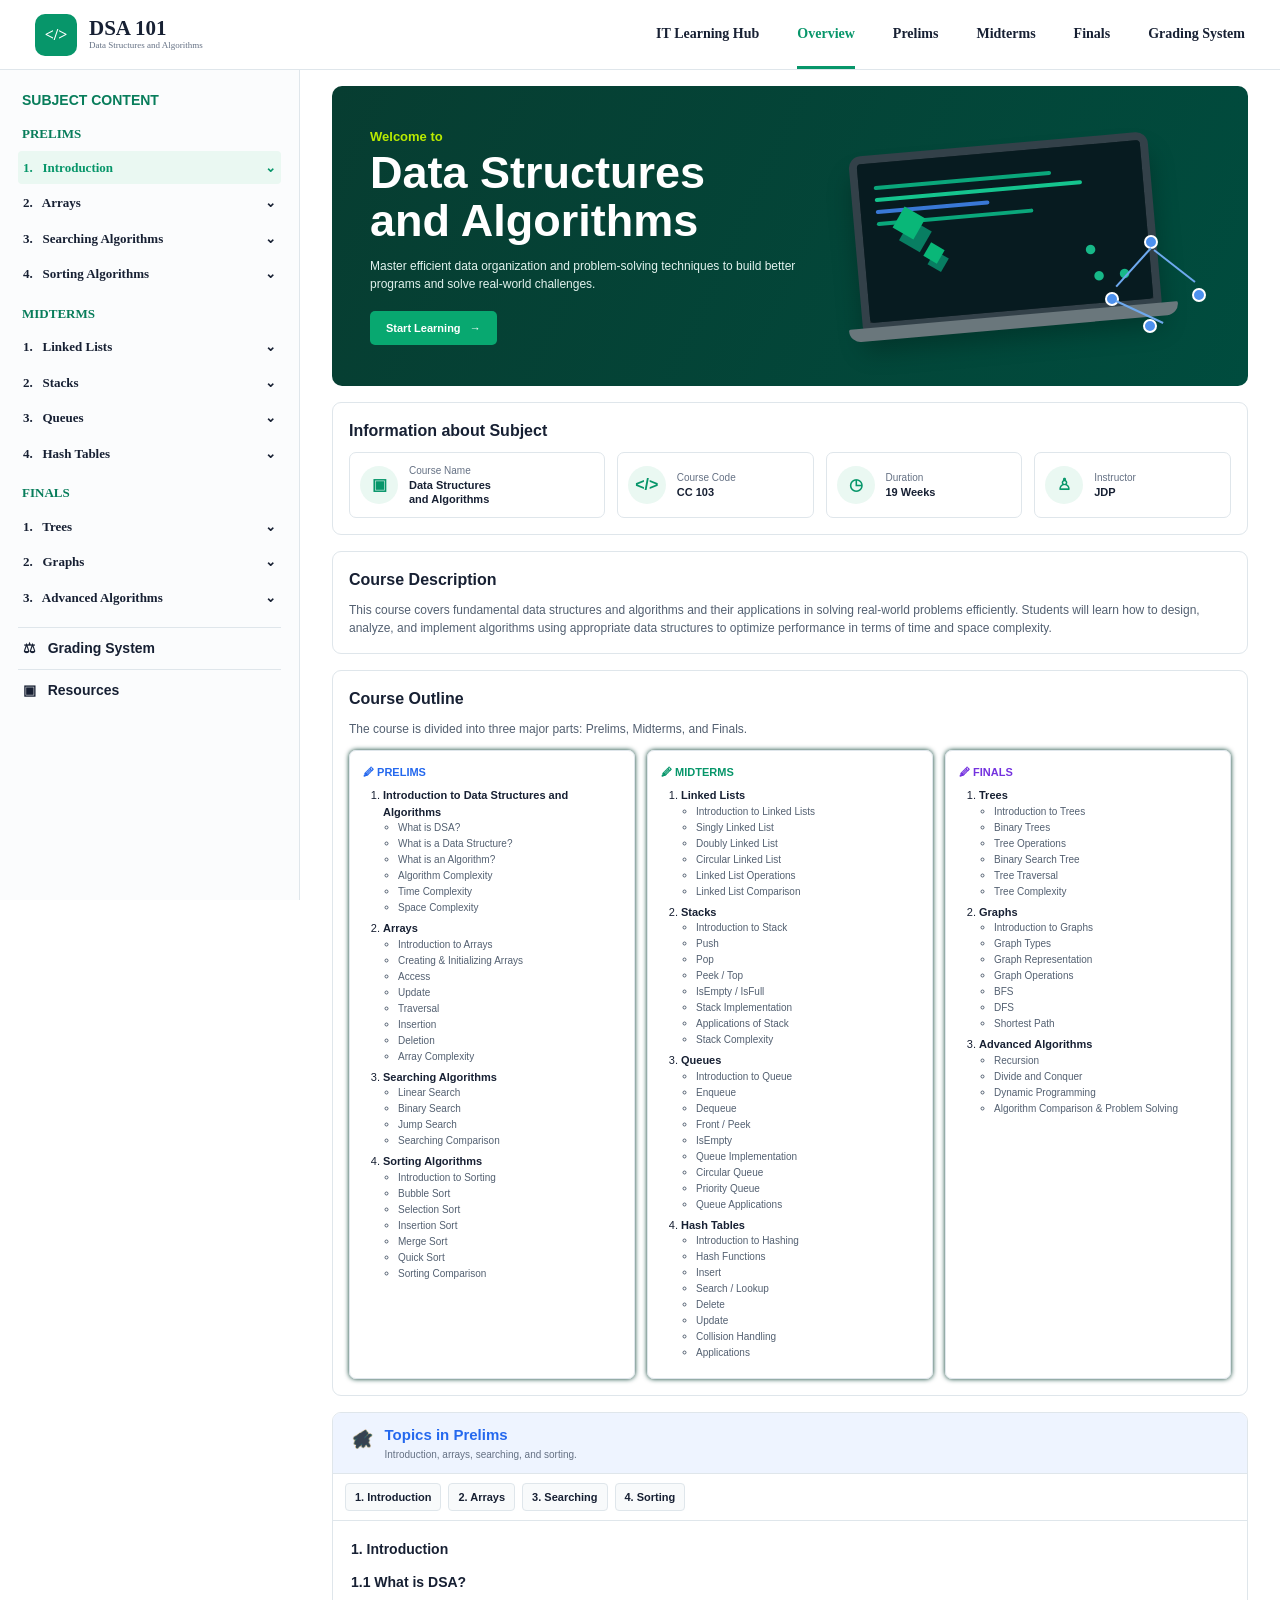
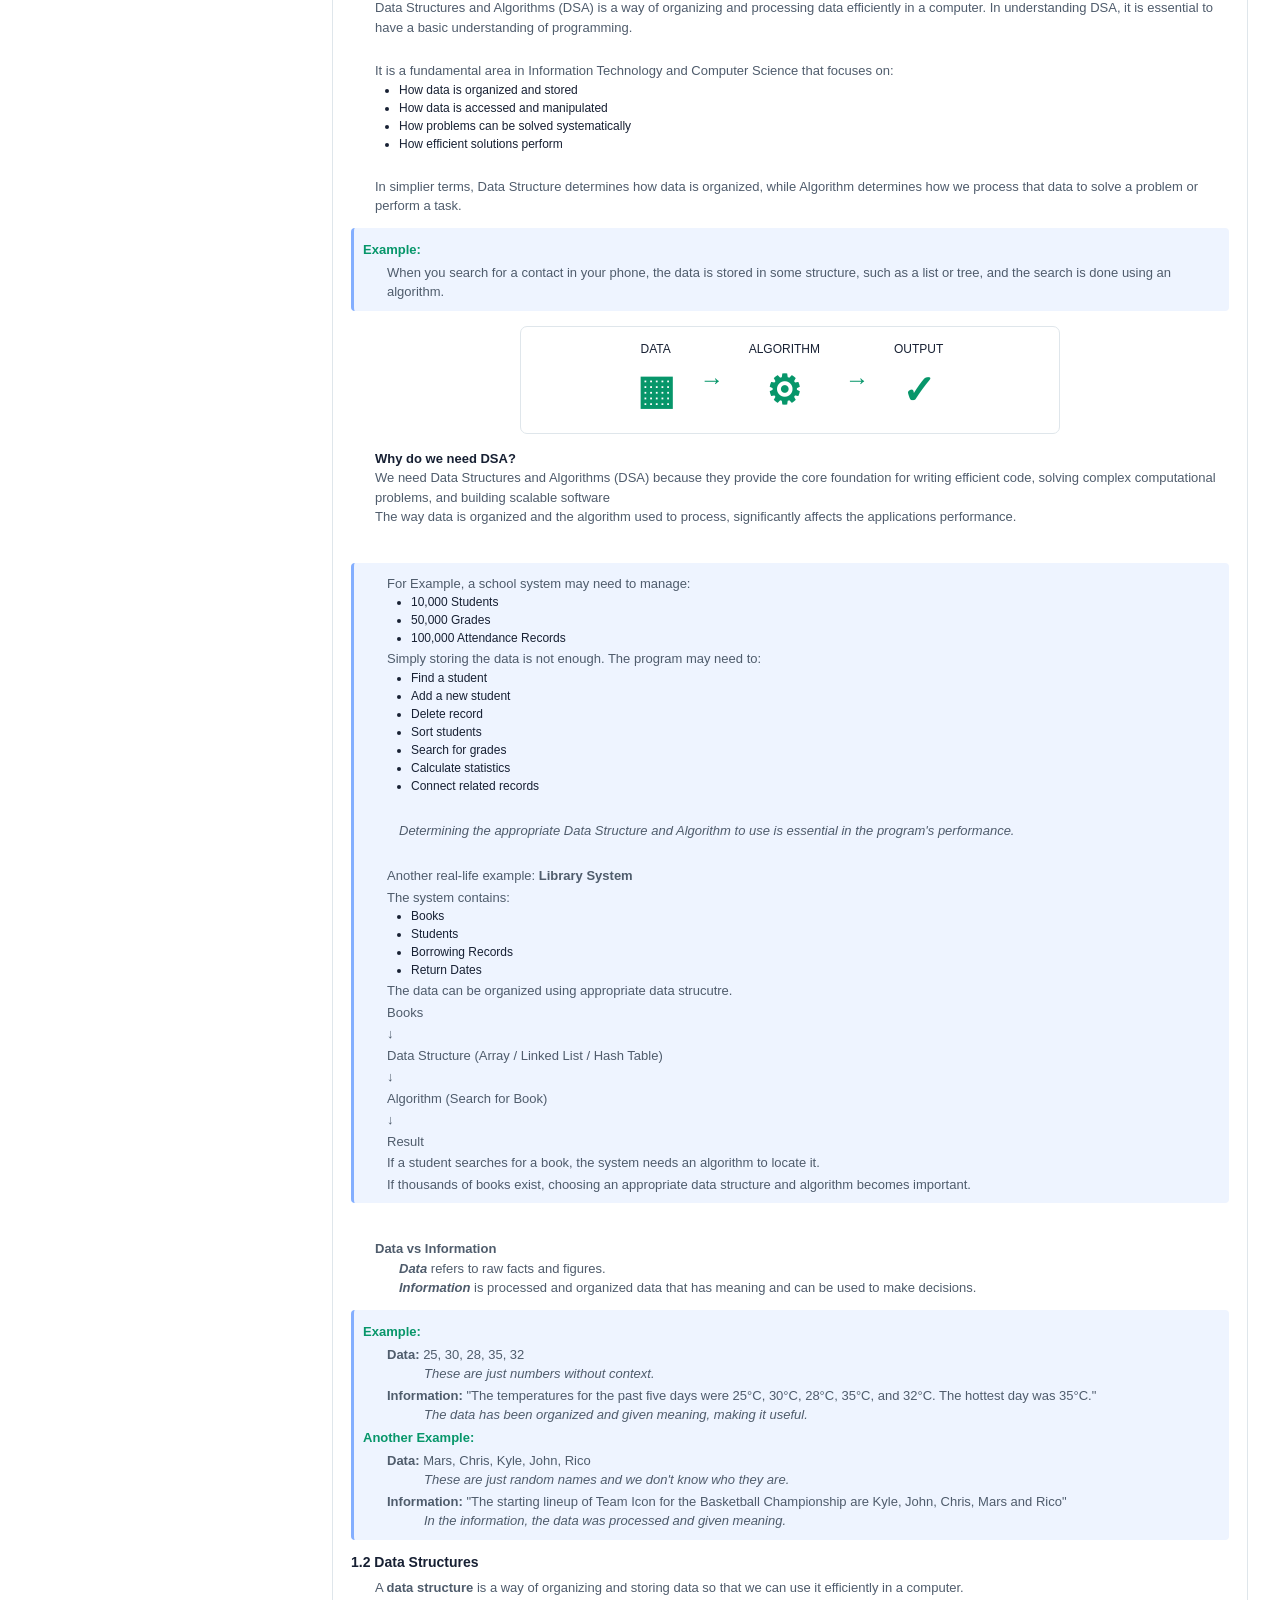
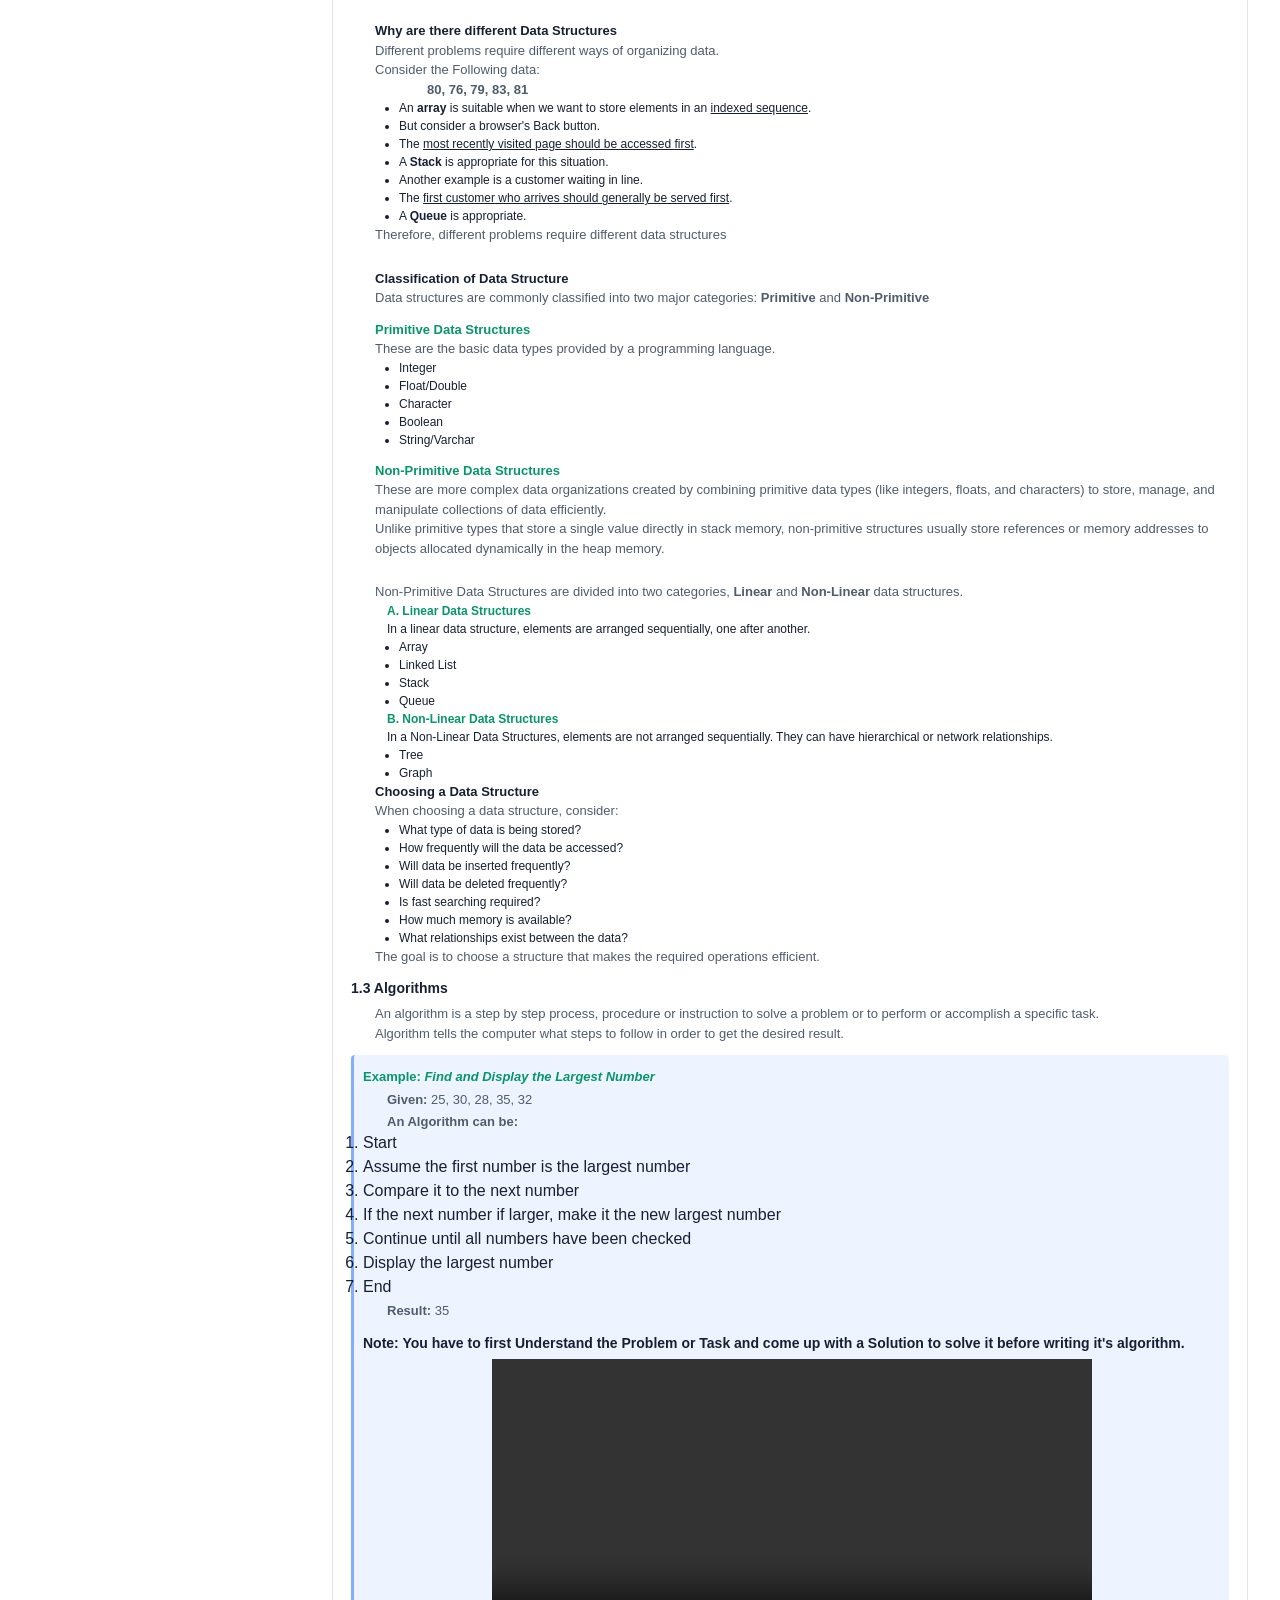
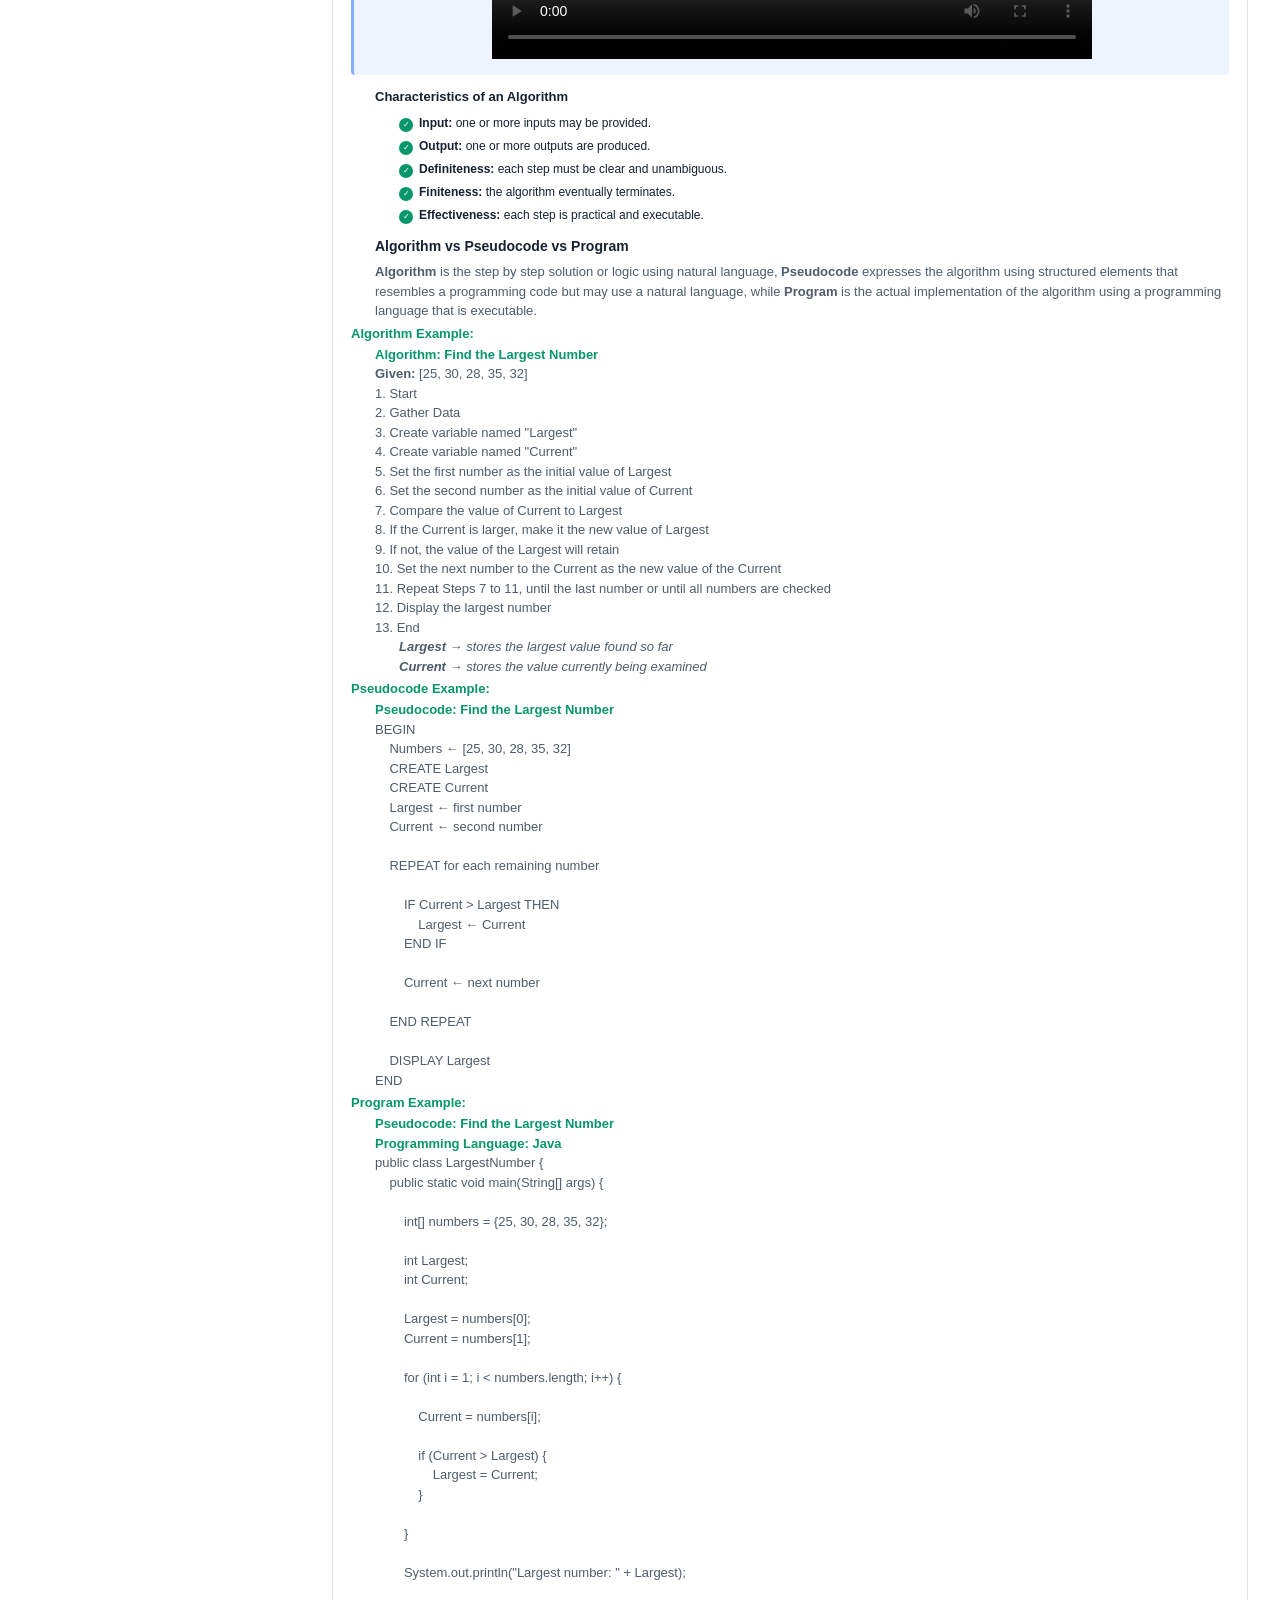
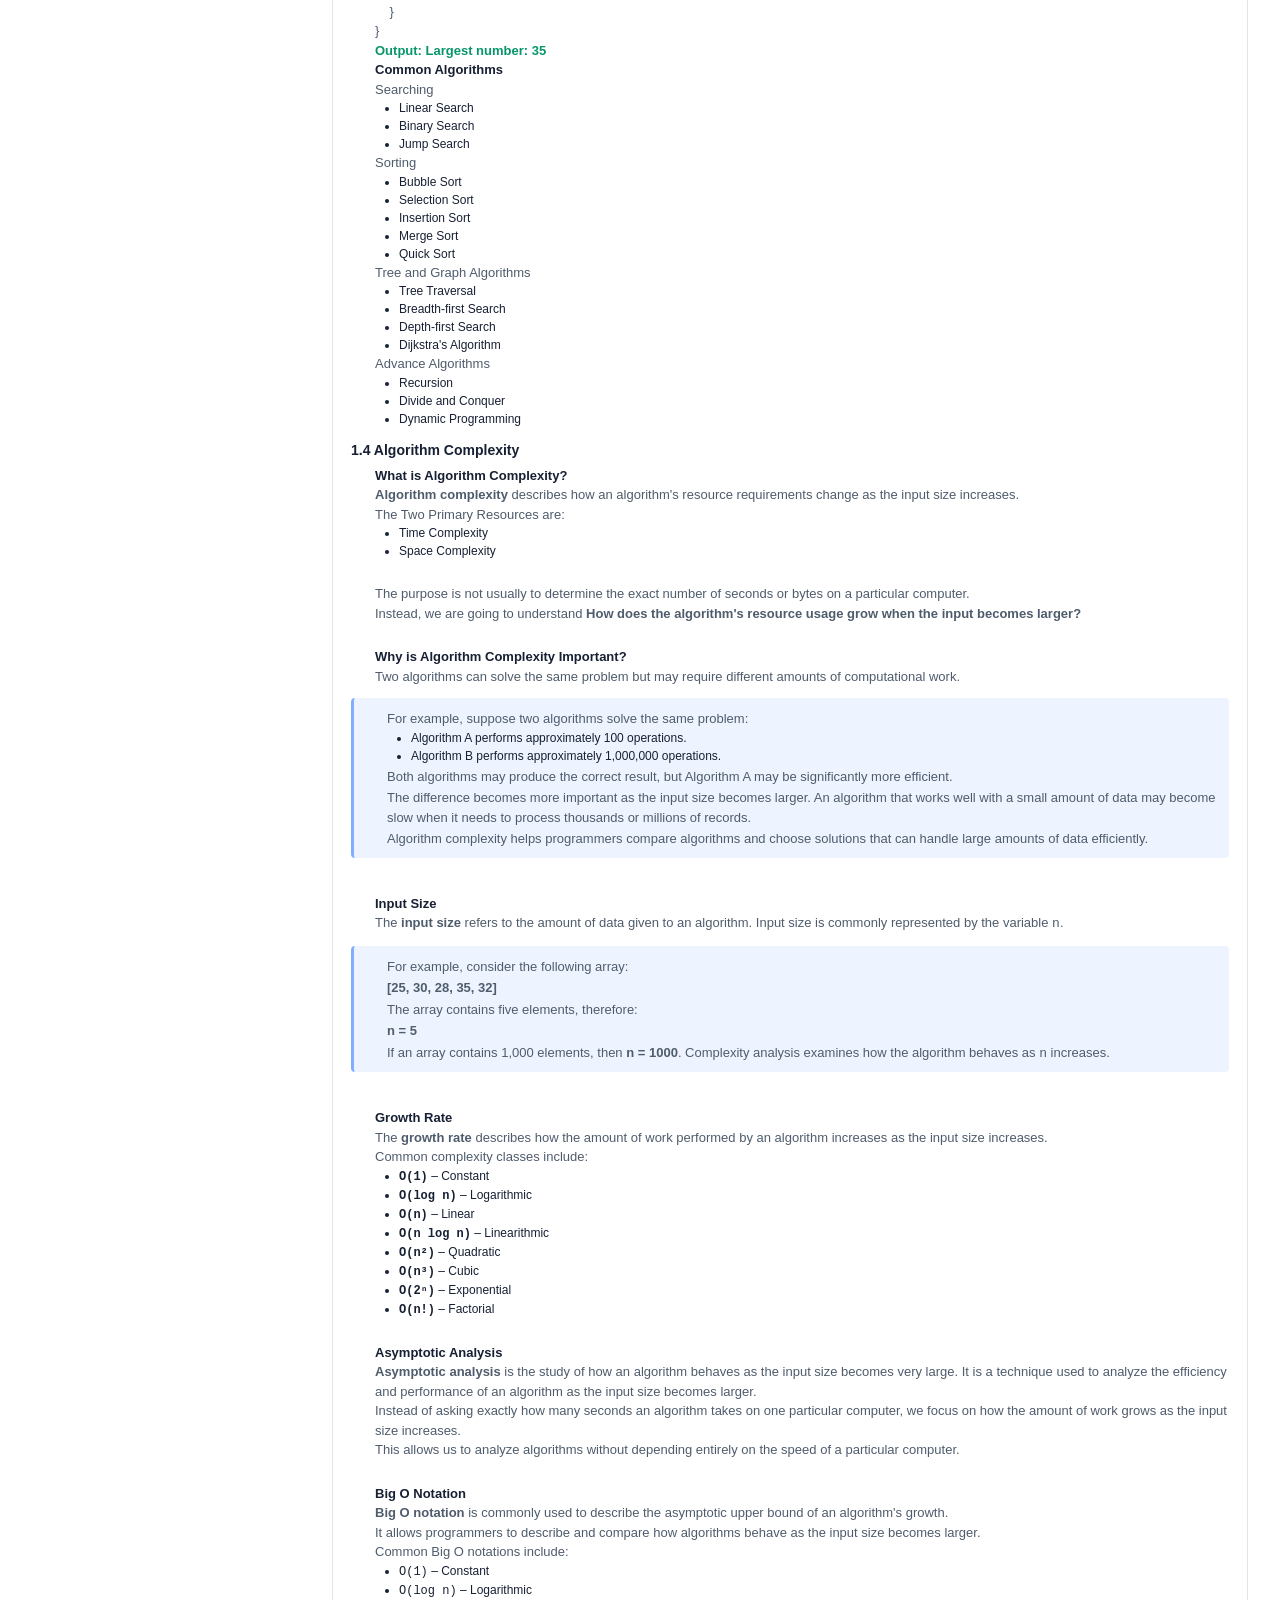
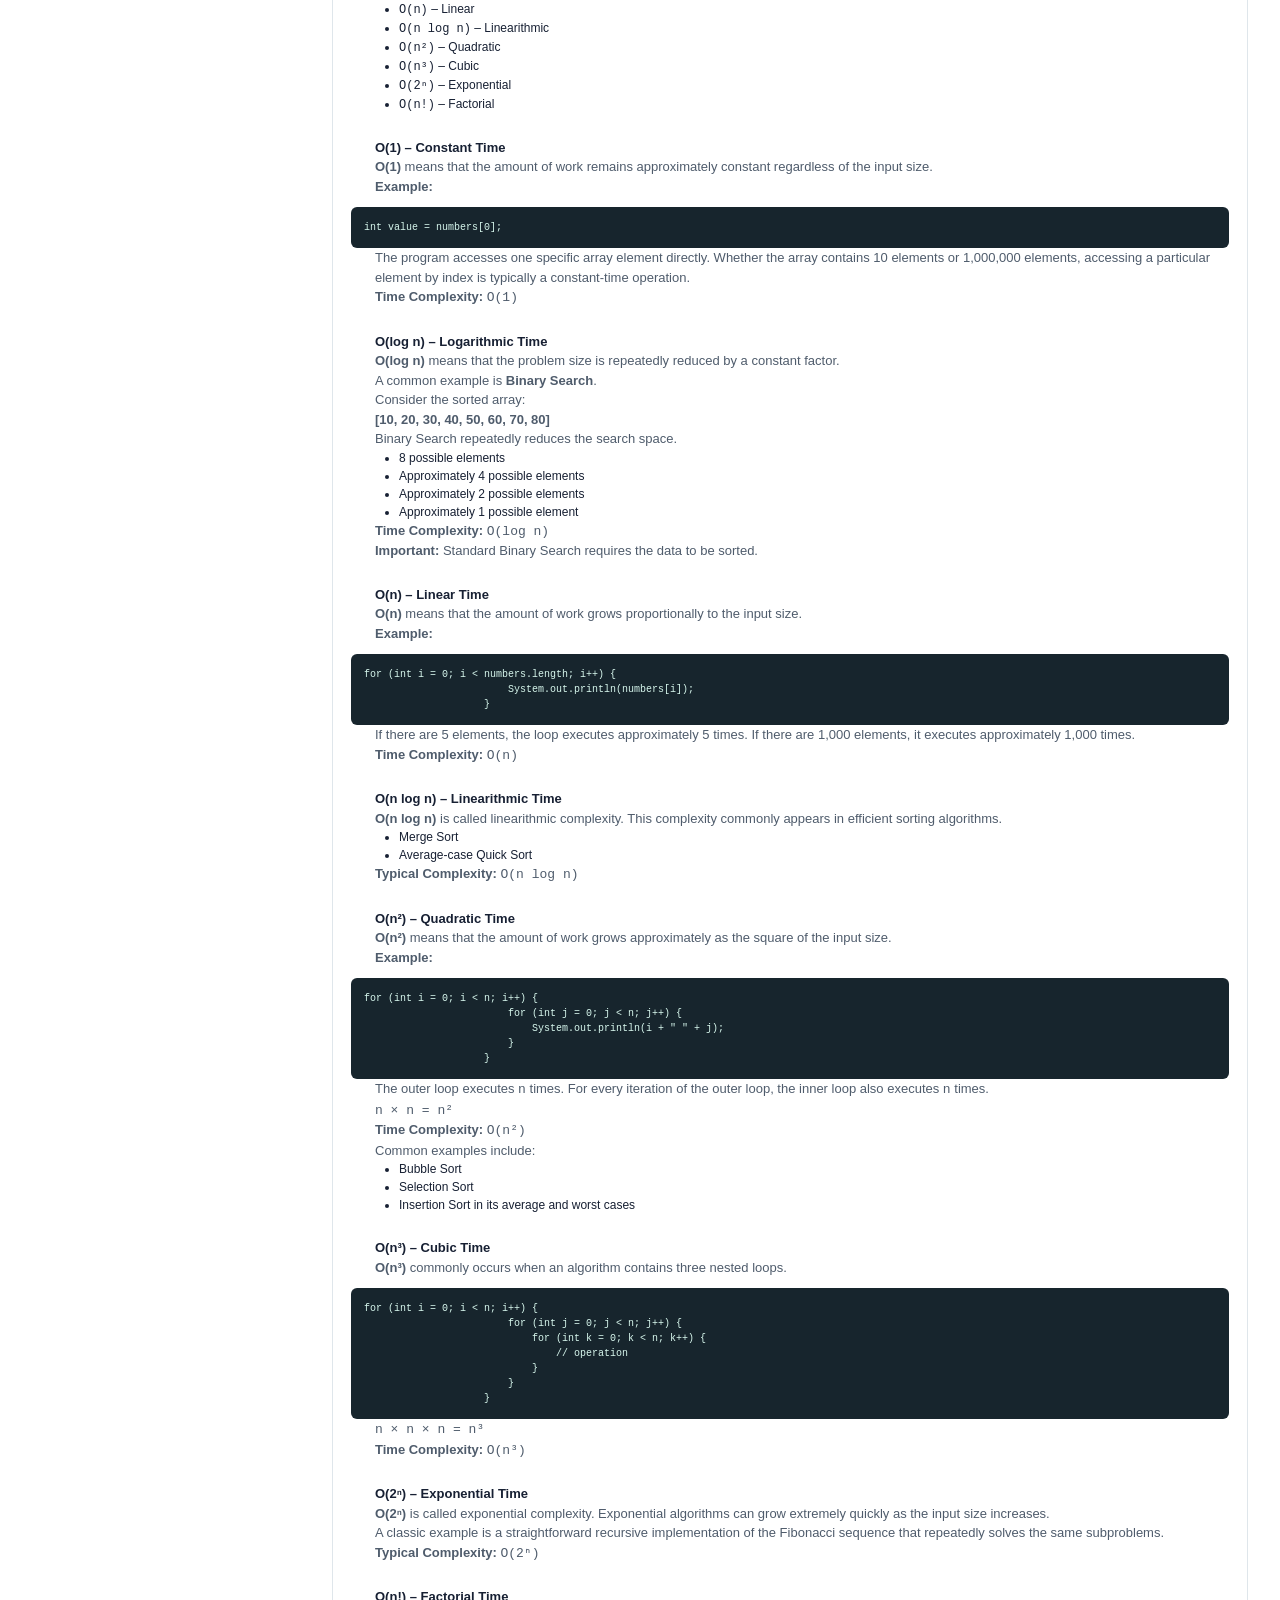
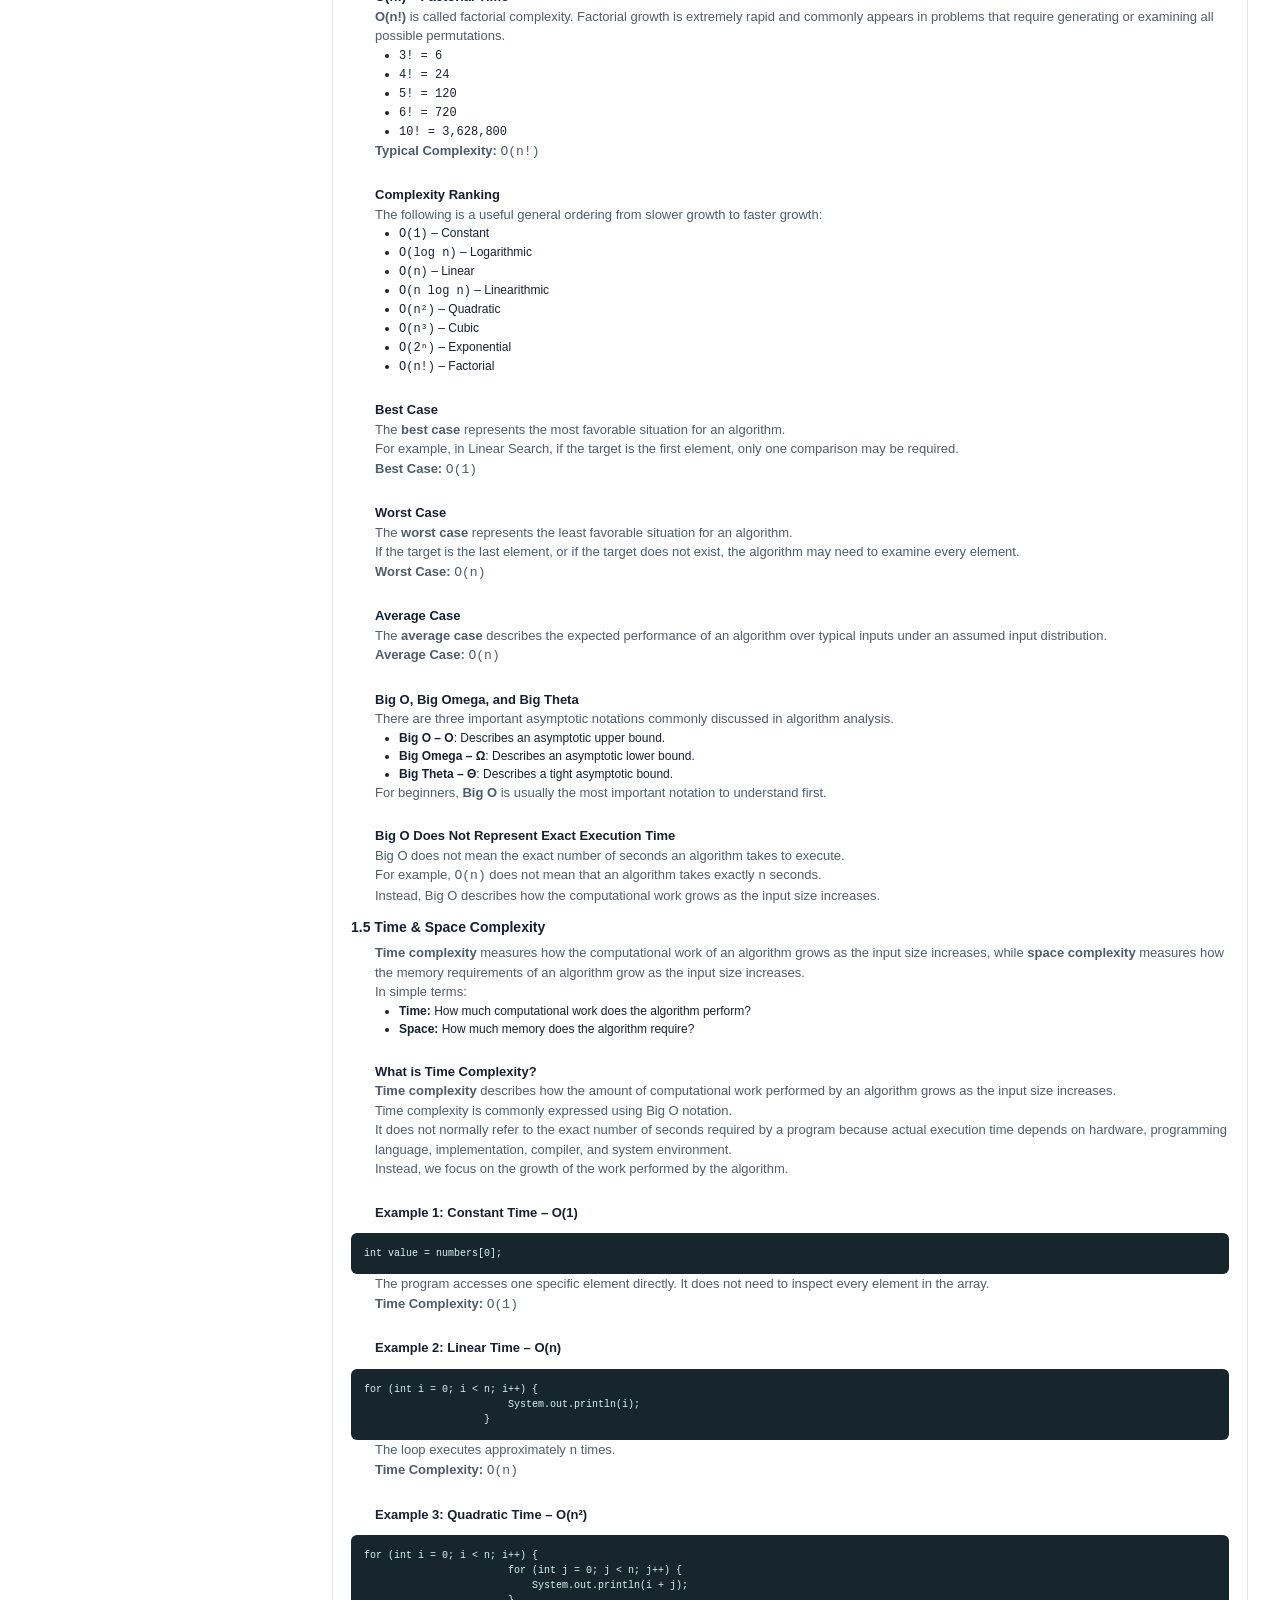
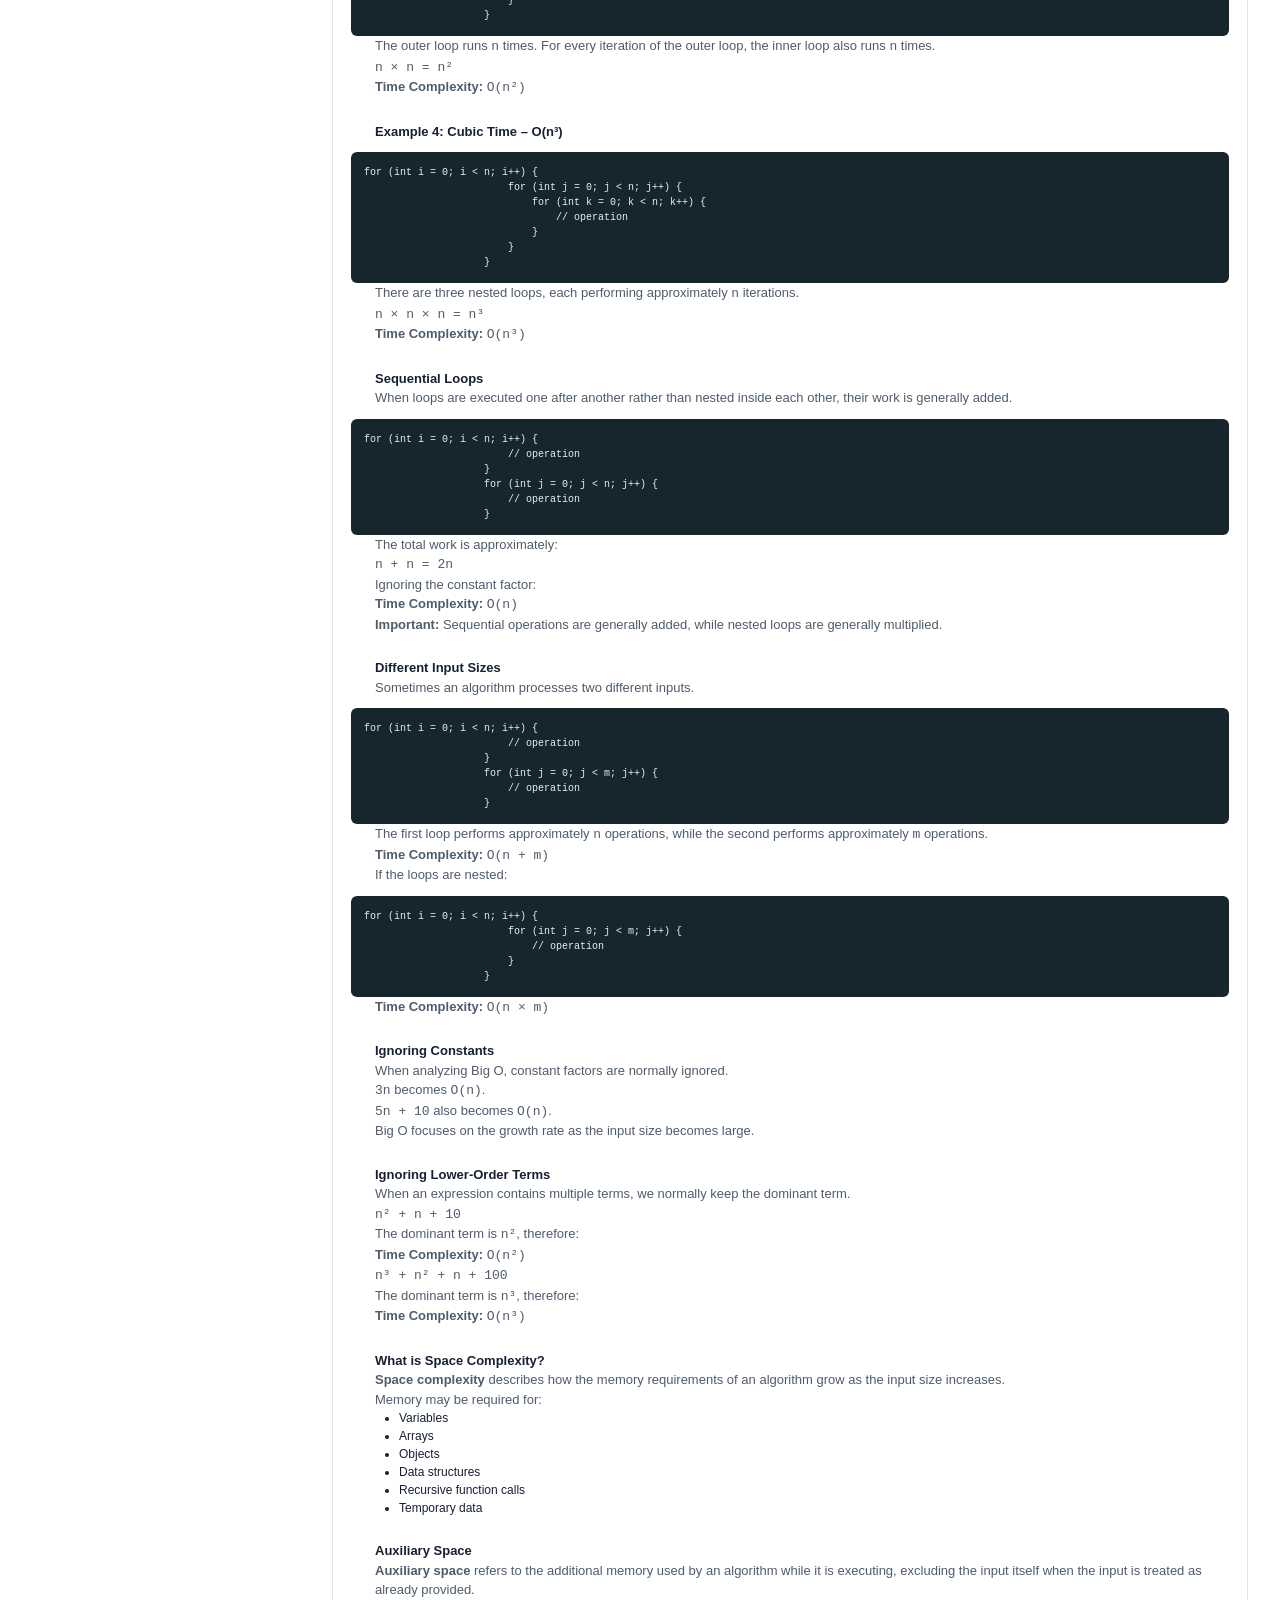
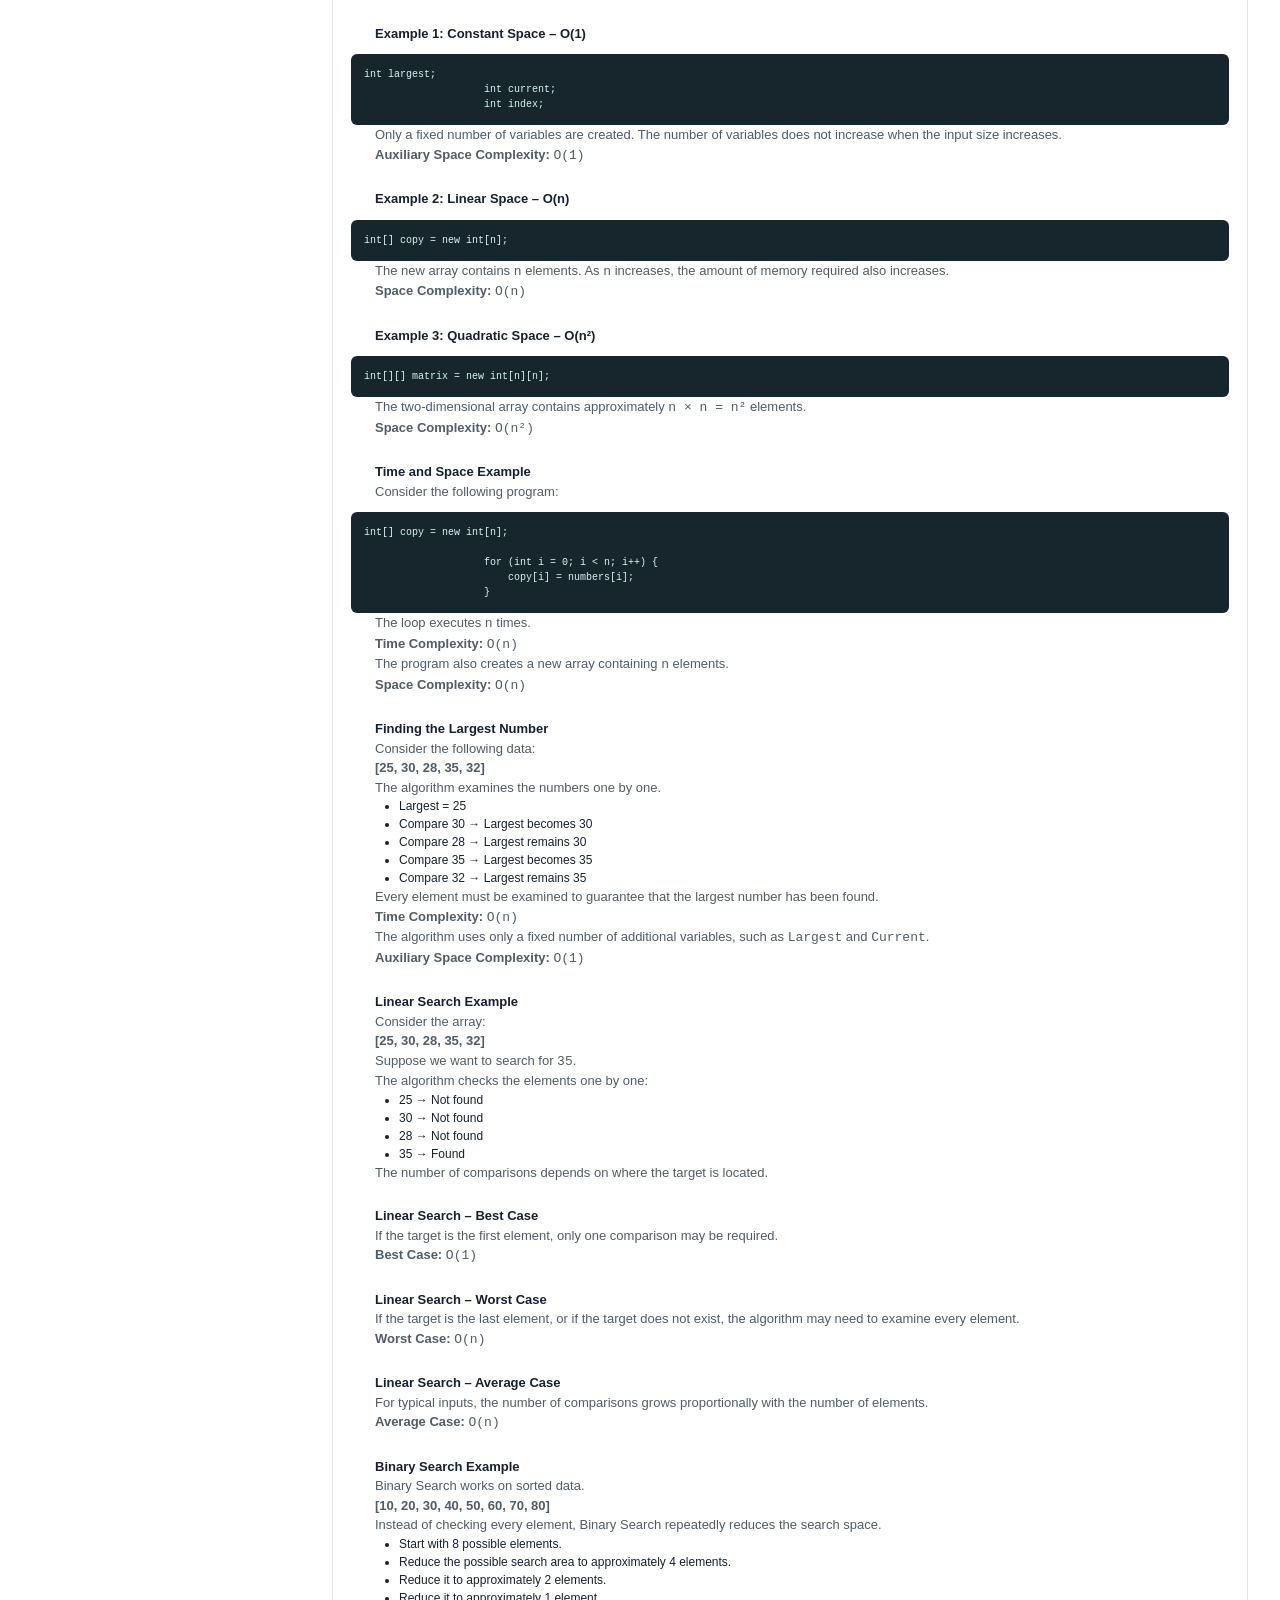
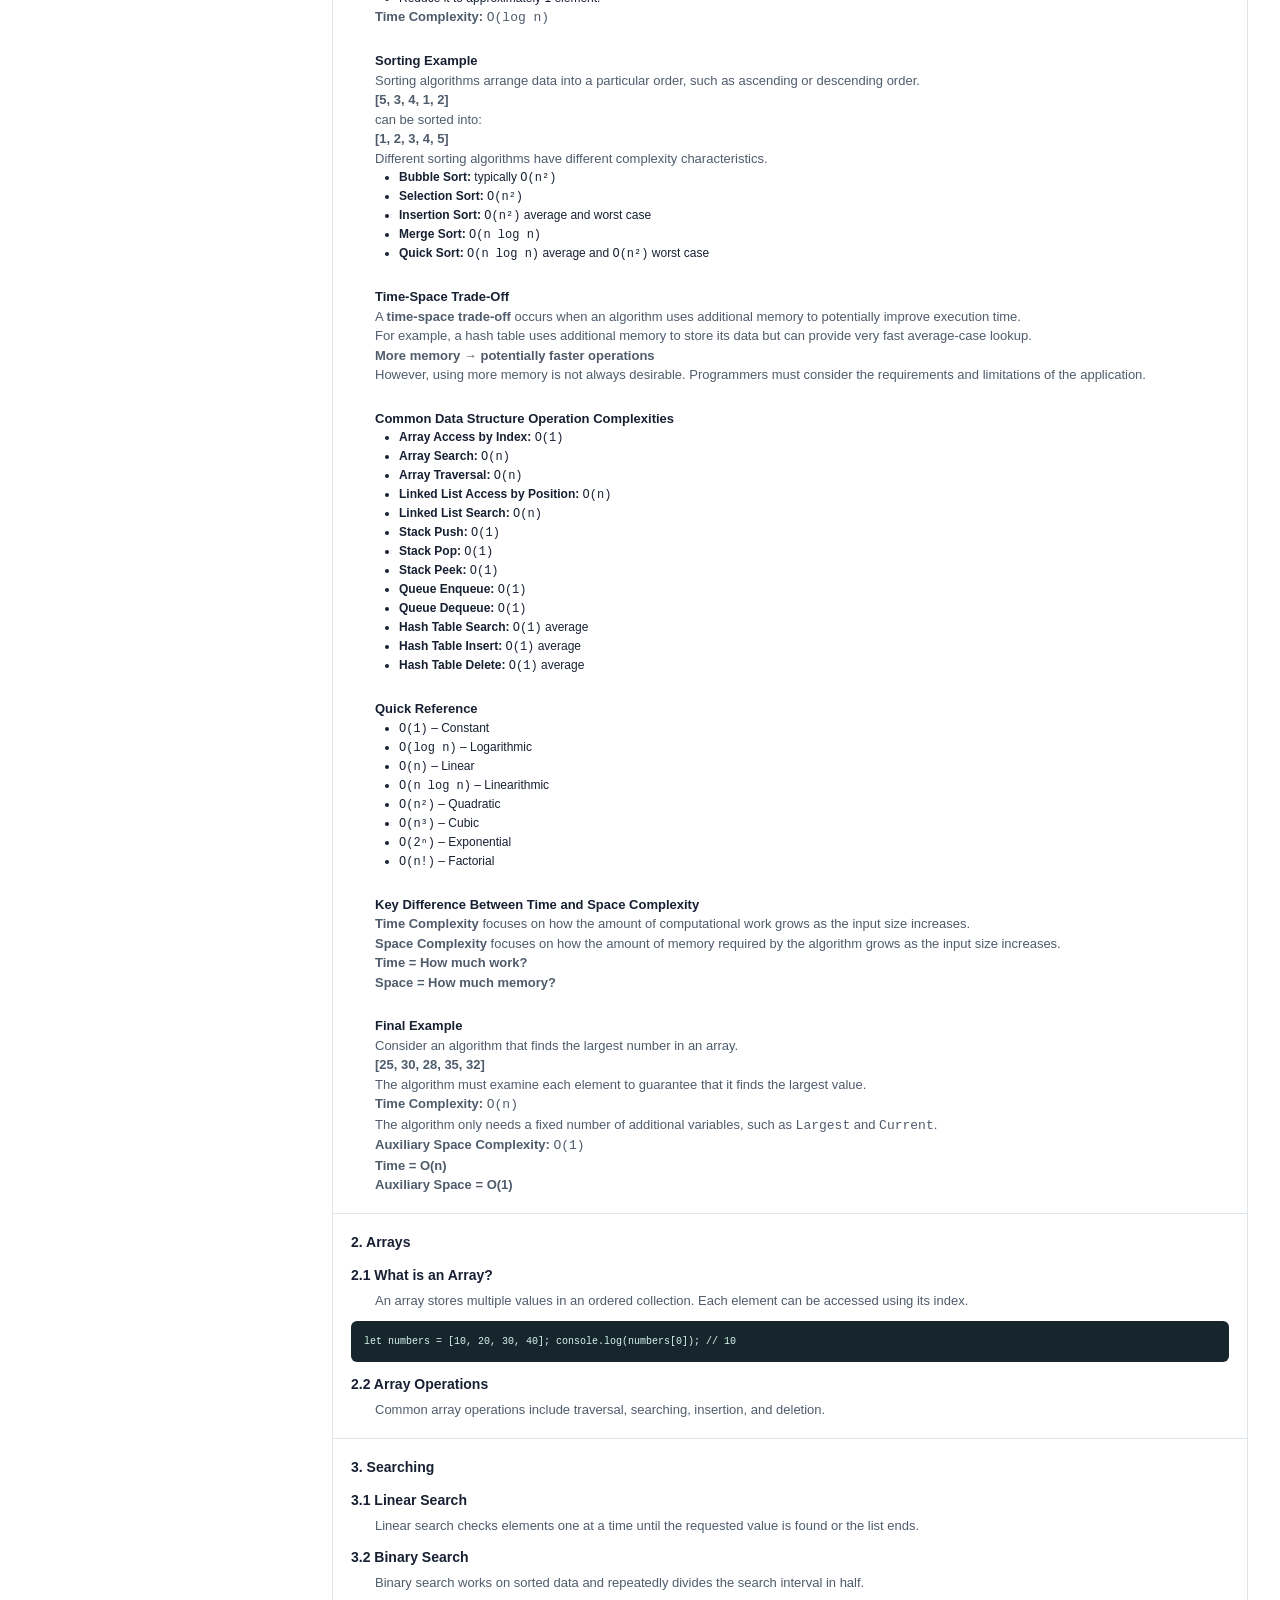
==== commit f52e2ebb: "Update print statement from 'Hello' to 'Goodbye'" ====
--- a/subjects/data-structure/index.html
+++ b/subjects/data-structure/index.html
@@ -132,7 +132,7 @@
                 <div class="side-category">
                     <a href="#p-introduction" class="category-link"><span>1. &nbsp; Introduction</span><span>⌄</span></a>
                     <div class="sub-links">
-                        <a href="#p-introduction">1.1 &nbsp; What is Data?</a>
+                        <a href="#p-introduction">1.1 &nbsp; What is DSA?</a>
                         <a href="#p-data">1.2 &nbsp; Data Structures</a>
                         <a href="#p-algorithms">1.3 &nbsp; Algorithms</a>
                         <a href="#p-complexity">1.4 &nbsp; Algorithm Complexity</a>
@@ -293,7 +293,7 @@
                 <p>The course is divided into three major parts: Prelims, Midterms, and Finals.</p>
                 <div class="outline-grid">
                     <div class="outline-box prelim-box"><h3>🖉 PRELIMS</h3><ol>
-                        <li><strong>Introduction to Data Structures and Algorithms</strong><ul><li>What is Data?</li><li>What is a Data Structure?</li><li>What is an Algorithm?</li><li>Algorithm Complexity</li><li>Time Complexity</li><li>Space Complexity</li></ul></li>
+                        <li><strong>Introduction to Data Structures and Algorithms</strong><ul><li>What is DSA?</li><li>What is a Data Structure?</li><li>What is an Algorithm?</li><li>Algorithm Complexity</li><li>Time Complexity</li><li>Space Complexity</li></ul></li>
                         <li><strong>Arrays</strong><ul><li>Introduction to Arrays</li><li>Creating &amp; Initializing Arrays</li><li>Access</li><li>Update</li><li>Traversal</li><li>Insertion</li><li>Deletion</li><li>Array Complexity</li></ul></li>
                         <li><strong>Searching Algorithms</strong><ul><li>Linear Search</li><li>Binary Search</li><li>Jump Search</li><li>Searching Comparison</li></ul></li>
                         <li><strong>Sorting Algorithms</strong><ul><li>Introduction to Sorting</li><li>Bubble Sort</li><li>Selection Sort</li><li>Insertion Sort</li><li>Merge Sort</li><li>Quick Sort</li><li>Sorting Comparison</li></ul></li>
@@ -338,7 +338,15 @@
                         data efficiently in a computer. In understanding DSA, it is essential to have a basic understanding of programming.
                     </p>
                     <br>
-
+                    <p>It is a fundamental area in Information Technology and Computer Science that focuses on:</p>
+                    <ul>
+                        <li>How data is organized and stored</li>
+                        <li>How data is accessed and manipulated</li>
+                        <li>How problems can be solved systematically</li>
+                        <li>How efficient solutions perform</li>
+                    </ul>
+                    <br>
+                    <p>In simplier terms, Data Structure determines how data is organized, while Algorithm determines how we process that data to solve a problem or perform a task.</p>
                     <div class="example">
                         <strong>Example:</strong>
                         <p>
@@ -356,6 +364,54 @@
                         <div><small>OUTPUT</small><strong>✓</strong></div>
                     </div>
 
+                    <h5>Why do we need DSA?</h5>
+                    <p>We need Data Structures and Algorithms (DSA) because they provide the core foundation for writing efficient code, solving complex computational problems, and building scalable software</p>
+                    <p>The way data is organized and the algorithm used to process, significantly affects the applications performance.</p>
+                    <br>
+                    <div class="example">
+                        <p>For Example, a school system may need to manage:</p>
+                        <ul>
+                            <li>10,000 Students</li>
+                            <li>50,000 Grades</li>
+                            <li>100,000 Attendance Records</li>
+                        </ul>
+                        <p>Simply storing the data is not enough. The program may need to: </p>
+                        <ul>
+                            <li>Find a student</li>
+                            <li>Add a new student</li>
+                            <li>Delete record</li>
+                            <li>Sort students</li>
+                            <li>Search for grades</li>
+                            <li>Calculate statistics</li>
+                            <li>Connect related records</li>
+                        </ul>
+                        <br>
+                        <p style="margin-left: 12px;"><i>Determining the appropriate Data Structure and Algorithm to use is essential in the program's performance.</i></p>
+                        <br>
+                        <p>Another real-life example: <b>Library System</b></p>
+                        <p>The system contains:</p>
+                        <ul>
+                            <li>Books</li>
+                            <li>Students</li>
+                            <li>Borrowing Records</li>
+                            <li>Return Dates</li>
+                        </ul>
+                        <p>The data can be organized using appropriate data strucutre.</p>
+                        <div>
+                            <p>Books</p>
+                            <p>↓</p>
+                            <p>Data Structure (Array / Linked List / Hash Table)</p>
+                            <p>↓</p>
+                            <p>Algorithm (Search for Book)</p>
+                            <p>↓</p>
+                            <p>Result</p>
+                        </div>
+                        <p>If a student searches for a book, the system needs an algorithm to locate it.</p>
+                        <p>If thousands of books exist, choosing an appropriate data structure and algorithm becomes important.</p>
+                        
+                    </div>
+                    
+                    <br>
                     <p>
                         <b>Data vs Information</b><br>
                         <b><i>Data</i></b> refers to raw facts and figures. <br><b><i>Information</i></b> is processed and
@@ -390,6 +446,22 @@
                         A <b>data structure</b> is a way of organizing and storing data so that we can use it efficiently in a computer.
                     </p>
                     <br>
+                    <h5>Why are there different Data Structures</h5>
+                    <p>Different problems require different ways of organizing data.</p>
+                    <p>Consider the Following data:</p>
+                    <p><b>&emsp;&emsp;&emsp;&emsp;80, 76, 79, 83, 81</b></p>
+                    <ul>
+                        <li>An <b>array</b> is suitable when we want to store elements in an <u>indexed sequence</u>.</li>
+                        <li>But consider a browser's Back button.</li>
+                        <li>The <u>most recently visited page should be accessed first</u>.</li>
+                        <li>A <b>Stack</b> is appropriate for this situation.</li>
+                        <li>Another example is a customer waiting in line.</li>
+                        <li>The <u>first customer who arrives should generally be served first</u>.</li>
+                        <li>A <b>Queue</b> is appropriate.</li>
+                    </ul>
+                    <p>Therefore, different problems require different data structures</p>
+
+                    <br>
                     <h5>Classification of Data Structure</h5>
                     <p>Data structures are commonly classified into two major categories: <b>Primitive</b> and <b>Non-Primitive</b></p>
 
@@ -424,32 +496,854 @@
                         <li>Graph</li>
                     </ul>
 
+                    <h5>Choosing a Data Structure</h5>
+                    <p>When choosing a data structure, consider:</p>
+                    <ul>
+                        <li>What type of data is being stored?</li>
+                        <li>How frequently will the data be accessed?</li>
+                        <li>Will data be inserted frequently?</li>
+                        <li>Will data be deleted frequently?</li>
+                        <li>Is fast searching required?</li>
+                        <li>How much memory is available?</li>
+                        <li>What relationships exist between the data?</li>
+                    </ul>
+                    <p>The goal is to choose a structure that makes the required operations efficient.</p>
+
                     <h4 id="p-algorithms">1.3 Algorithms</h4>
                     <p>
                         An algorithm is a step by step process, procedure or instruction to solve a problem or to perform or accomplish a specific task.
                     </p>
+                    <p>
+                        Algorithm tells the computer what steps to follow in order to get the desired result.
+                    </p>
+
+                    <div class="example">
+                        <strong>Example: <i>Find and Display the Largest Number</i></strong> 
+                        <p>
+                            <b>Given:</b> 25, 30, 28, 35, 32<br>
+                        </p>
+                        <p>
+                            <b>An Algorithm can be:</b><br>
+                        </p>
+                        <ol>
+                            <li>Start</li>
+                            <li>Assume the first number is the largest number</li>
+                            <li>Compare it to the next number</li>
+                            <li>If the next number if larger, make it the new largest number</li>
+                            <li>Continue until all numbers have been checked</li>
+                            <li>Display the largest number</li>
+                            <li>End</li>
+                        </ol>
+                        <p><b>Result:</b> 35</p>
+                        <h4><b>Note:</b> You have to first Understand the Problem or Task and come up with a Solution to solve it before writing it's algorithm.</h4>
+                        <video src="../../video/Algorithm.mp4" controls width="70%" style="margin-left: 15%;"></video>
+                    </div>
 
                     <h5>Characteristics of an Algorithm</h5>
                     <ul class="check-list">
-                        <li>Input: one or more inputs may be provided.</li>
-                        <li>Output: one or more outputs are produced.</li>
-                        <li>Definiteness: each step must be clear and unambiguous.</li>
-                        <li>Finiteness: the algorithm eventually terminates.</li>
-                        <li>Effectiveness: each step is practical and executable.</li>
+                        <li><b>Input:</b> one or more inputs may be provided.</li>
+                        <li><b>Output:</b> one or more outputs are produced.</li>
+                        <li><b>Definiteness:</b> each step must be clear and unambiguous.</li>
+                        <li><b>Finiteness:</b> the algorithm eventually terminates.</li>
+                        <li><b>Effectiveness:</b> each step is practical and executable.</li>
+                    </ul>
+
+                    <h4 style="margin-left: 24px;">Algorithm vs Pseudocode vs Program</h4>
+                    <p><b>Algorithm</b> is the step by step solution or logic using natural language, <b>Pseudocode</b> expresses the algorithm using structured elements that resembles a programming code but may use a natural language, while <b>Program</b> is the actual implementation of the algorithm using a programming language that is executable.</p>
+                    <div class="example-algorithm">
+                        <div class="ex">
+                            <strong>Algorithm Example:</strong>
+                            <p><strong>Algorithm: Find the Largest Number</strong></p>
+                            <p><b>Given:</b> [25, 30, 28, 35, 32]</p>
+                            <p>1. Start</p>
+                            <p>2. Gather Data</p>
+                            <p>3. Create variable named "Largest"</p>
+                            <p>4. Create variable named "Current"</p>
+                            <p>5. Set the first number as the initial value of Largest</p>
+                            <p>6. Set the second number as the initial value of Current</p>
+                            <p>7. Compare the value of Current to Largest</p>
+                            <p>8. If the Current is larger, make it the new value of Largest</p>
+                            <p>9. If not, the value of the Largest will retain</p>
+                            <p>10. Set the next number to the Current as the new value of the Current</p>
+                            <p>11. Repeat Steps 7 to 11, until the last number or until all numbers are checked</p>
+                            <p>12. Display the largest number</p>
+                            <p>13. End</p>
+                            <p><i><b>Largest →</b> stores the largest value found so far</i></p>
+                            <p><i><b>Current →</b> stores the value currently being examined</i></p>
+                        </div>
+                        <div class="ex">
+                            <strong>Pseudocode Example:</strong>
+                            <p><strong>Pseudocode: Find the Largest Number</strong></p>
+                            <p>BEGIN</p>
+                            <p>&nbsp;&nbsp;&nbsp;&nbsp;Numbers ← [25, 30, 28, 35, 32]</p>
+                            <p>&nbsp;&nbsp;&nbsp;&nbsp;CREATE Largest</p>
+                            <p>&nbsp;&nbsp;&nbsp;&nbsp;CREATE Current</p>
+                            <p>&nbsp;&nbsp;&nbsp;&nbsp;Largest ← first number</p>
+                            <p>&nbsp;&nbsp;&nbsp;&nbsp;Current ← second number</p>
+                            <p>&nbsp;</p>
+                            <p>&nbsp;&nbsp;&nbsp;&nbsp;REPEAT for each remaining number</p>
+                            <p>&nbsp;</p>
+                            <p>&nbsp;&nbsp;&nbsp;&nbsp;&nbsp;&nbsp;&nbsp;&nbsp;IF Current &gt; Largest THEN</p>
+                            <p>&nbsp;&nbsp;&nbsp;&nbsp;&nbsp;&nbsp;&nbsp;&nbsp;&nbsp;&nbsp;&nbsp;&nbsp;Largest ← Current</p>
+                            <p>&nbsp;&nbsp;&nbsp;&nbsp;&nbsp;&nbsp;&nbsp;&nbsp;END IF</p>
+                            <p>&nbsp;</p>
+                            <p>&nbsp;&nbsp;&nbsp;&nbsp;&nbsp;&nbsp;&nbsp;&nbsp;Current ← next number</p>
+                            <p>&nbsp;</p>
+                            <p>&nbsp;&nbsp;&nbsp;&nbsp;END REPEAT</p>
+                            <p>&nbsp;</p>
+                            <p>&nbsp;&nbsp;&nbsp;&nbsp;DISPLAY Largest</p>
+                            <p>END</p>
+                        </div>
+                        <div class="ex">
+                            <strong>Program Example:</strong>
+                            <p><strong>Pseudocode: Find the Largest Number</strong></p>
+                            <p><strong>Programming Language: Java</strong></p>
+                            <p>public class LargestNumber {</p>
+                            <p>&nbsp;&nbsp;&nbsp;&nbsp;public static void main(String[] args) {</p>
+                            <p>&nbsp;</p>
+                            <p>&nbsp;&nbsp;&nbsp;&nbsp;&nbsp;&nbsp;&nbsp;&nbsp;int[] numbers = {25, 30, 28, 35, 32};</p>
+                            <p>&nbsp;</p>
+                            <p>&nbsp;&nbsp;&nbsp;&nbsp;&nbsp;&nbsp;&nbsp;&nbsp;int Largest;</p>
+                            <p>&nbsp;&nbsp;&nbsp;&nbsp;&nbsp;&nbsp;&nbsp;&nbsp;int Current;</p>
+                            <p>&nbsp;</p>
+                            <p>&nbsp;&nbsp;&nbsp;&nbsp;&nbsp;&nbsp;&nbsp;&nbsp;Largest = numbers[0];</p>
+                            <p>&nbsp;&nbsp;&nbsp;&nbsp;&nbsp;&nbsp;&nbsp;&nbsp;Current = numbers[1];</p>
+                            <p>&nbsp;</p>
+                            <p>&nbsp;&nbsp;&nbsp;&nbsp;&nbsp;&nbsp;&nbsp;&nbsp;for (int i = 1; i &lt; numbers.length; i++) {</p>
+                            <p>&nbsp;</p>
+                            <p>&nbsp;&nbsp;&nbsp;&nbsp;&nbsp;&nbsp;&nbsp;&nbsp;&nbsp;&nbsp;&nbsp;&nbsp;Current = numbers[i];</p>
+                            <p>&nbsp;</p>
+                            <p>&nbsp;&nbsp;&nbsp;&nbsp;&nbsp;&nbsp;&nbsp;&nbsp;&nbsp;&nbsp;&nbsp;&nbsp;if (Current &gt; Largest) {</p>
+                            <p>&nbsp;&nbsp;&nbsp;&nbsp;&nbsp;&nbsp;&nbsp;&nbsp;&nbsp;&nbsp;&nbsp;&nbsp;&nbsp;&nbsp;&nbsp;&nbsp;Largest = Current;</p>
+                            <p>&nbsp;&nbsp;&nbsp;&nbsp;&nbsp;&nbsp;&nbsp;&nbsp;&nbsp;&nbsp;&nbsp;&nbsp;}</p>
+                            <p>&nbsp;</p>
+                            <p>&nbsp;&nbsp;&nbsp;&nbsp;&nbsp;&nbsp;&nbsp;&nbsp;}</p>
+                            <p>&nbsp;</p>
+                            <p>&nbsp;&nbsp;&nbsp;&nbsp;&nbsp;&nbsp;&nbsp;&nbsp;System.out.println("Largest number: " + Largest);</p>
+                            <p>&nbsp;</p>
+                            <p>&nbsp;&nbsp;&nbsp;&nbsp;}</p>
+                            <p>}</p>
+                            <p><strong>Output: Largest number: 35</strong></p>
+                        </div>
+                    </div>
+
+                    <h5>Common Algorithms</h5>
+                    <p>Searching</p>
+                    <ul>
+                        <li>Linear Search</li>
+                        <li>Binary Search</li>
+                        <li>Jump Search</li>
+                    </ul>
+                    <p>Sorting</p>
+                    <ul>
+                        <li>Bubble Sort</li>
+                        <li>Selection Sort</li>
+                        <li>Insertion Sort</li>
+                        <li>Merge Sort</li>
+                        <li>Quick Sort</li>
+                    </ul>
+                    <p>Tree and Graph Algorithms</p>
+                    <ul>
+                        <li>Tree Traversal</li>
+                        <li>Breadth-first Search</li>
+                        <li>Depth-first Search</li>
+                        <li>Dijkstra's Algorithm</li>
+                    </ul>
+                    <p>Advance Algorithms</p>
+                    <ul>
+                        <li>Recursion</li>
+                        <li>Divide and Conquer</li>
+                        <li>Dynamic Programming</li>
                     </ul>
 
                     <h4 id="p-complexity">1.4 Algorithm Complexity</h4>
-                    <p>
-                        Algorithm complexity describes how an algorithm's resource requirements
+                    <h5>What is Algorithm Complexity?</h5>
+                    <p>
+                        <b>Algorithm complexity</b> describes how an algorithm's resource requirements
                         change as the input size increases.
                     </p>
+                    <p>The Two Primary Resources are:</p>
+                    <ul>
+                        <li>Time Complexity</li>
+                        <li>Space Complexity</li>
+                    </ul>
+                    <br>
+                    <p>The purpose is not usually to determine the exact number of seconds or bytes on a particular computer.</p>
+                    <p>Instead, we are going to understand <b>How does the algorithm's resource usage grow when the input becomes larger?</b></p>
+                    <br>
+                    <h5>Why is Algorithm Complexity Important?</h5>
+                    <p>
+                        Two algorithms can solve the same problem but may require different amounts of
+                        computational work.
+                    </p>
+                    <div class="example">
+                        <p>For example, suppose two algorithms solve the same problem:</p>
+                        <ul>
+                            <li>Algorithm A performs approximately 100 operations.</li>
+                            <li>Algorithm B performs approximately 1,000,000 operations.</li>
+                        </ul>
+                        <p>
+                            Both algorithms may produce the correct result, but Algorithm A may be
+                            significantly more efficient.
+                        </p>
+                        <p>
+                            The difference becomes more important as the input size becomes larger.
+                            An algorithm that works well with a small amount of data may become slow
+                            when it needs to process thousands or millions of records.
+                        </p>
+                        <p>
+                            Algorithm complexity helps programmers compare algorithms and choose
+                            solutions that can handle large amounts of data efficiently.
+                        </p>
+                    </div>
+                    
+                    <br>
+                    <h5>Input Size</h5>
+                    <p>
+                        The <b>input size</b> refers to the amount of data given to an algorithm.
+                        Input size is commonly represented by the variable <code>n</code>.
+                    </p>
+                    <div class="example">
+                        <p>For example, consider the following array:</p>
+                        <p><b>[25, 30, 28, 35, 32]</b></p>
+                        <p>The array contains five elements, therefore:</p>
+                        <p><b>n = 5</b></p>
+                        <p>
+                            If an array contains 1,000 elements, then <b>n = 1000</b>.
+                            Complexity analysis examines how the algorithm behaves as <code>n</code> increases.
+                        </p>
+                    </div>
+                    
+                    <br>
+                    <h5>Growth Rate</h5>
+                    <p>
+                        The <b>growth rate</b> describes how the amount of work performed by an
+                        algorithm increases as the input size increases.
+                    </p>
+                    <p>Common complexity classes include:</p>
+                    <ul>
+                        <li><b><code>O(1)</code></b> – Constant</li>
+                        <li><b><code>O(log n)</code></b> – Logarithmic</li>
+                        <li><b><code>O(n)</code></b> – Linear</li>
+                        <li><b><code>O(n log n)</code></b> – Linearithmic</li>
+                        <li><b><code>O(n²)</code></b> – Quadratic</li>
+                        <li><b><code>O(n³)</code></b> – Cubic</li>
+                        <li><b><code>O(2ⁿ)</code></b> – Exponential</li>
+                        <li><b><code>O(n!)</code></b> – Factorial</li>
+                    </ul>
+                    <br>
+                    <h5>Asymptotic Analysis</h5>
+                    <p>
+                        <b>Asymptotic analysis</b> is the study of how an algorithm behaves as
+                        the input size becomes very large. It is a technique used to analyze the efficiency and performance of an algorithm as the input size becomes larger.
+                    </p>
+                    <p>
+                        Instead of asking exactly how many seconds an algorithm takes on one
+                        particular computer, we focus on how the amount of work grows as the
+                        input size increases.
+                    </p>
+                    <p>
+                        This allows us to analyze algorithms without depending entirely on
+                        the speed of a particular computer.
+                    </p>
+                    <br>
+                    <h5>Big O Notation</h5>
+                    <p>
+                        <b>Big O notation</b> is commonly used to describe the asymptotic
+                        upper bound of an algorithm's growth.
+                    </p>
+                    <p>
+                        It allows programmers to describe and compare how algorithms behave
+                        as the input size becomes larger.
+                    </p>
+                    <p>Common Big O notations include:</p>
+                    <ul>
+                        <li><code>O(1)</code> – Constant</li>
+                        <li><code>O(log n)</code> – Logarithmic</li>
+                        <li><code>O(n)</code> – Linear</li>
+                        <li><code>O(n log n)</code> – Linearithmic</li>
+                        <li><code>O(n²)</code> – Quadratic</li>
+                        <li><code>O(n³)</code> – Cubic</li>
+                        <li><code>O(2ⁿ)</code> – Exponential</li>
+                        <li><code>O(n!)</code> – Factorial</li>
+                    </ul>
+                    <br>
+                    <h5>O(1) – Constant Time</h5>
+                    <p>
+                        <b>O(1)</b> means that the amount of work remains approximately constant
+                        regardless of the input size.
+                    </p>
+                    <p><b>Example:</b></p>
+                    <pre class="code"><code>int value = numbers[0];</code></pre>
+                    <p>
+                        The program accesses one specific array element directly.
+                        Whether the array contains 10 elements or 1,000,000 elements,
+                        accessing a particular element by index is typically a constant-time operation.
+                    </p>
+                    <p><b>Time Complexity:</b> <code>O(1)</code></p>
+                    <br>
+                    <h5>O(log n) – Logarithmic Time</h5>
+                    <p>
+                        <b>O(log n)</b> means that the problem size is repeatedly reduced
+                        by a constant factor.
+                    </p>
+                    <p>
+                        A common example is <b>Binary Search</b>.
+                    </p>
+                    <p>Consider the sorted array:</p>
+                    <p><b>[10, 20, 30, 40, 50, 60, 70, 80]</b></p>
+                    <p>
+                        Binary Search repeatedly reduces the search space.
+                    </p>
+                    <ul>
+                        <li>8 possible elements</li>
+                        <li>Approximately 4 possible elements</li>
+                        <li>Approximately 2 possible elements</li>
+                        <li>Approximately 1 possible element</li>
+                    </ul>
+                    <p><b>Time Complexity:</b> <code>O(log n)</code></p>
+                    <p><b>Important:</b> Standard Binary Search requires the data to be sorted.</p>
+                    <br>
+                    <h5>O(n) – Linear Time</h5>
+                    <p>
+                        <b>O(n)</b> means that the amount of work grows proportionally
+                        to the input size.
+                    </p>
+                    <p><b>Example:</b></p>
+                    <pre class="code"><code>for (int i = 0; i &lt; numbers.length; i++) {
+                        System.out.println(numbers[i]);
+                    }</code></pre>
+                    <p>
+                        If there are 5 elements, the loop executes approximately 5 times.
+                        If there are 1,000 elements, it executes approximately 1,000 times.
+                    </p>
+                    <p><b>Time Complexity:</b> <code>O(n)</code></p>
+                    <br>
+                    <h5>O(n log n) – Linearithmic Time</h5>
+                    <p>
+                        <b>O(n log n)</b> is called linearithmic complexity.
+                        This complexity commonly appears in efficient sorting algorithms.
+                    </p>
+                    <ul>
+                        <li>Merge Sort</li>
+                        <li>Average-case Quick Sort</li>
+                    </ul>
+                    <p><b>Typical Complexity:</b> <code>O(n log n)</code></p>
+                    <br>
+                    <h5>O(n²) – Quadratic Time</h5>
+                    <p>
+                        <b>O(n²)</b> means that the amount of work grows approximately
+                        as the square of the input size.
+                    </p>
+                    <p><b>Example:</b></p>
+                    <pre class="code"><code>for (int i = 0; i &lt; n; i++) {
+                        for (int j = 0; j &lt; n; j++) {
+                            System.out.println(i + " " + j);
+                        }
+                    }</code></pre>
+                    <p>
+                        The outer loop executes <code>n</code> times. For every iteration
+                        of the outer loop, the inner loop also executes <code>n</code> times.
+                    </p>
+                    <p><code>n × n = n²</code></p>
+                    <p><b>Time Complexity:</b> <code>O(n²)</code></p>
+                    <p>Common examples include:</p>
+                    <ul>
+                        <li>Bubble Sort</li>
+                        <li>Selection Sort</li>
+                        <li>Insertion Sort in its average and worst cases</li>
+                    </ul>
+                    <br>
+                    <h5>O(n³) – Cubic Time</h5>
+                    <p>
+                        <b>O(n³)</b> commonly occurs when an algorithm contains three
+                        nested loops.
+                    </p>
+                    <pre class="code"><code>for (int i = 0; i &lt; n; i++) {
+                        for (int j = 0; j &lt; n; j++) {
+                            for (int k = 0; k &lt; n; k++) {
+                                // operation
+                            }
+                        }
+                    }</code></pre>
+                    <p><code>n × n × n = n³</code></p>
+                    <p><b>Time Complexity:</b> <code>O(n³)</code></p>
+                    <br>
+                    <h5>O(2ⁿ) – Exponential Time</h5>
+                    <p>
+                        <b>O(2ⁿ)</b> is called exponential complexity.
+                        Exponential algorithms can grow extremely quickly as the input size increases.
+                    </p>
+                    <p>
+                        A classic example is a straightforward recursive implementation
+                        of the Fibonacci sequence that repeatedly solves the same subproblems.
+                    </p>
+                    <p><b>Typical Complexity:</b> <code>O(2ⁿ)</code></p>
+                    <br>
+                    <h5>O(n!) – Factorial Time</h5>
+                    <p>
+                        <b>O(n!)</b> is called factorial complexity.
+                        Factorial growth is extremely rapid and commonly appears in problems
+                        that require generating or examining all possible permutations.
+                    </p>
+                    <ul>
+                        <li><code>3! = 6</code></li>
+                        <li><code>4! = 24</code></li>
+                        <li><code>5! = 120</code></li>
+                        <li><code>6! = 720</code></li>
+                        <li><code>10! = 3,628,800</code></li>
+                    </ul>
+                    <p><b>Typical Complexity:</b> <code>O(n!)</code></p>
+                    <br>
+                    <h5>Complexity Ranking</h5>
+                    <p>
+                        The following is a useful general ordering from slower growth
+                        to faster growth:
+                    </p>
+                    <ul>
+                        <li><code>O(1)</code> – Constant</li>
+                        <li><code>O(log n)</code> – Logarithmic</li>
+                        <li><code>O(n)</code> – Linear</li>
+                        <li><code>O(n log n)</code> – Linearithmic</li>
+                        <li><code>O(n²)</code> – Quadratic</li>
+                        <li><code>O(n³)</code> – Cubic</li>
+                        <li><code>O(2ⁿ)</code> – Exponential</li>
+                        <li><code>O(n!)</code> – Factorial</li>
+                    </ul>
+                    <br>
+                    <h5>Best Case</h5>
+                    <p>
+                        The <b>best case</b> represents the most favorable situation
+                        for an algorithm.
+                    </p>
+                    <p>
+                        For example, in Linear Search, if the target is the first element,
+                        only one comparison may be required.
+                    </p>
+                    <p><b>Best Case:</b> <code>O(1)</code></p>
+                    <br>
+                    <h5>Worst Case</h5>
+                    <p>
+                        The <b>worst case</b> represents the least favorable situation
+                        for an algorithm.
+                    </p>
+                    <p>
+                        If the target is the last element, or if the target does not exist,
+                        the algorithm may need to examine every element.
+                    </p>
+                    <p><b>Worst Case:</b> <code>O(n)</code></p>
+                    <br>
+                    <h5>Average Case</h5>
+                    <p>
+                        The <b>average case</b> describes the expected performance of an
+                        algorithm over typical inputs under an assumed input distribution.
+                    </p>
+                    <p><b>Average Case:</b> <code>O(n)</code></p>
+                    <br>
+                    <h5>Big O, Big Omega, and Big Theta</h5>
+                    <p>
+                        There are three important asymptotic notations commonly discussed
+                        in algorithm analysis.
+                    </p>
+                    <ul>
+                        <li><b>Big O – O</b>: Describes an asymptotic upper bound.</li>
+                        <li><b>Big Omega – Ω</b>: Describes an asymptotic lower bound.</li>
+                        <li><b>Big Theta – Θ</b>: Describes a tight asymptotic bound.</li>
+                    </ul>
+                    <p>
+                        For beginners, <b>Big O</b> is usually the most important notation
+                        to understand first.
+                    </p>
+                    <br>
+                    <h5>Big O Does Not Represent Exact Execution Time</h5>
+                    <p>
+                        Big O does not mean the exact number of seconds an algorithm takes
+                        to execute.
+                    </p>
+                    <p>
+                        For example, <code>O(n)</code> does not mean that an algorithm takes
+                        exactly <code>n</code> seconds.
+                    </p>
+                    <p>
+                        Instead, Big O describes how the computational work grows as the
+                        input size increases.
+                    </p>
 
                     <h4 id="p-time-space">1.5 Time &amp; Space Complexity</h4>
                     <p>
-                        Time complexity measures execution growth, while space complexity measures
-                        the additional memory required. Big O notation is commonly used to
-                        describe algorithm efficiency.
-                    </p>
+                        <b>Time complexity</b> measures how the computational work of an algorithm
+                        grows as the input size increases, while <b>space complexity</b> measures
+                        how the memory requirements of an algorithm grow as the input size increases.
+                    </p>
+                    <p>In simple terms:</p>
+                    <ul>
+                        <li><b>Time:</b> How much computational work does the algorithm perform?</li>
+                        <li><b>Space:</b> How much memory does the algorithm require?</li>
+                    </ul>
+                    <br>
+                    <h5>What is Time Complexity?</h5>
+                    <p>
+                        <b>Time complexity</b> describes how the amount of computational work
+                        performed by an algorithm grows as the input size increases.
+                    </p>
+                    <p>
+                        Time complexity is commonly expressed using Big O notation.
+                    </p>
+                    <p>
+                        It does not normally refer to the exact number of seconds required
+                        by a program because actual execution time depends on hardware,
+                        programming language, implementation, compiler, and system environment.
+                    </p>
+                    <p>
+                        Instead, we focus on the growth of the work performed by the algorithm.
+                    </p>
+                    <br>
+                    <h5>Example 1: Constant Time – O(1)</h5>
+                    <pre class="code"><code>int value = numbers[0];</code></pre>
+                    <p>
+                        The program accesses one specific element directly.
+                        It does not need to inspect every element in the array.
+                    </p>
+                    <p><b>Time Complexity:</b> <code>O(1)</code></p>
+                    <br>
+                    <h5>Example 2: Linear Time – O(n)</h5>
+                    <pre class="code"><code>for (int i = 0; i &lt; n; i++) {
+                        System.out.println(i);
+                    }</code></pre>
+                    <p>
+                        The loop executes approximately <code>n</code> times.
+                    </p>
+                    <p><b>Time Complexity:</b> <code>O(n)</code></p>
+                    <br>
+                    <h5>Example 3: Quadratic Time – O(n²)</h5>
+                    <pre class="code"><code>for (int i = 0; i &lt; n; i++) {
+                        for (int j = 0; j &lt; n; j++) {
+                            System.out.println(i + j);
+                        }
+                    }</code></pre>
+                    <p>
+                        The outer loop runs <code>n</code> times. For every iteration
+                        of the outer loop, the inner loop also runs <code>n</code> times.
+                    </p>
+                    <p><code>n × n = n²</code></p>
+                    <p><b>Time Complexity:</b> <code>O(n²)</code></p>
+                    <br>
+                    <h5>Example 4: Cubic Time – O(n³)</h5>
+                    <pre class="code"><code>for (int i = 0; i &lt; n; i++) {
+                        for (int j = 0; j &lt; n; j++) {
+                            for (int k = 0; k &lt; n; k++) {
+                                // operation
+                            }
+                        }
+                    }</code></pre>
+                    <p>
+                        There are three nested loops, each performing approximately
+                        <code>n</code> iterations.
+                    </p>
+                    <p><code>n × n × n = n³</code></p>
+                    <p><b>Time Complexity:</b> <code>O(n³)</code></p>
+                    <br>
+                    <h5>Sequential Loops</h5>
+                    <p>
+                        When loops are executed one after another rather than nested inside
+                        each other, their work is generally added.
+                    </p>
+                    <pre class="code"><code>for (int i = 0; i &lt; n; i++) {
+                        // operation
+                    }
+                    for (int j = 0; j &lt; n; j++) {
+                        // operation
+                    }</code></pre>
+                    <p>
+                        The total work is approximately:
+                    </p>
+                    <p><code>n + n = 2n</code></p>
+                    <p>
+                        Ignoring the constant factor:
+                    </p>
+                    <p><b>Time Complexity:</b> <code>O(n)</code></p>
+                    <p>
+                        <b>Important:</b> Sequential operations are generally added,
+                        while nested loops are generally multiplied.
+                    </p>
+                    <br>
+                    <h5>Different Input Sizes</h5>
+                    <p>
+                        Sometimes an algorithm processes two different inputs.
+                    </p>
+                    <pre class="code"><code>for (int i = 0; i &lt; n; i++) {
+                        // operation
+                    }
+                    for (int j = 0; j &lt; m; j++) {
+                        // operation
+                    }</code></pre>
+                    <p>
+                        The first loop performs approximately <code>n</code> operations,
+                        while the second performs approximately <code>m</code> operations.
+                    </p>
+                    <p><b>Time Complexity:</b> <code>O(n + m)</code></p>
+                    <p>If the loops are nested:</p>
+                    <pre class="code"><code>for (int i = 0; i &lt; n; i++) {
+                        for (int j = 0; j &lt; m; j++) {
+                            // operation
+                        }
+                    }</code></pre>
+                    <p><b>Time Complexity:</b> <code>O(n × m)</code></p>
+                    <br>
+                    <h5>Ignoring Constants</h5>
+                    <p>
+                        When analyzing Big O, constant factors are normally ignored.
+                    </p>
+                    <p><code>3n</code> becomes <code>O(n)</code>.</p>
+                    <p><code>5n + 10</code> also becomes <code>O(n)</code>.</p>
+                    <p>
+                        Big O focuses on the growth rate as the input size becomes large.
+                    </p>
+                    <br>
+                    <h5>Ignoring Lower-Order Terms</h5>
+                    <p>
+                        When an expression contains multiple terms, we normally keep
+                        the dominant term.
+                    </p>
+                    <p><code>n² + n + 10</code></p>
+                    <p>
+                        The dominant term is <code>n²</code>, therefore:
+                    </p>
+                    <p><b>Time Complexity:</b> <code>O(n²)</code></p>
+                    <p><code>n³ + n² + n + 100</code></p>
+                    <p>
+                        The dominant term is <code>n³</code>, therefore:
+                    </p>
+                    <p><b>Time Complexity:</b> <code>O(n³)</code></p>
+                    <br>
+                    <h5>What is Space Complexity?</h5>
+                    <p>
+                        <b>Space complexity</b> describes how the memory requirements of
+                        an algorithm grow as the input size increases.
+                    </p>
+                    <p>Memory may be required for:</p>
+                    <ul>
+                        <li>Variables</li>
+                        <li>Arrays</li>
+                        <li>Objects</li>
+                        <li>Data structures</li>
+                        <li>Recursive function calls</li>
+                        <li>Temporary data</li>
+                    </ul>
+                    <br>
+                    <h5>Auxiliary Space</h5>
+                    <p>
+                        <b>Auxiliary space</b> refers to the additional memory used by an
+                        algorithm while it is executing, excluding the input itself when
+                        the input is treated as already provided.
+                    </p>
+                    <br>
+                    <h5>Example 1: Constant Space – O(1)</h5>
+                    <pre class="code"><code>int largest;
+                    int current;
+                    int index;</code></pre>
+                    <p>
+                        Only a fixed number of variables are created.
+                        The number of variables does not increase when the input size increases.
+                    </p>
+                    <p><b>Auxiliary Space Complexity:</b> <code>O(1)</code></p>
+                    <br>
+                    <h5>Example 2: Linear Space – O(n)</h5>
+                    <pre class="code"><code>int[] copy = new int[n];</code></pre>
+                    <p>
+                        The new array contains <code>n</code> elements.
+                        As <code>n</code> increases, the amount of memory required also increases.
+                    </p>
+                    <p><b>Space Complexity:</b> <code>O(n)</code></p>
+                    <br>
+                    <h5>Example 3: Quadratic Space – O(n²)</h5>
+                    <pre class="code"><code>int[][] matrix = new int[n][n];</code></pre>
+                    <p>
+                        The two-dimensional array contains approximately <code>n × n = n²</code>
+                        elements.
+                    </p>
+                    <p><b>Space Complexity:</b> <code>O(n²)</code></p>
+                    <br>
+                    <h5>Time and Space Example</h5>
+                    <p>Consider the following program:</p>
+                    <pre class="code"><code>int[] copy = new int[n];
+
+                    for (int i = 0; i &lt; n; i++) {
+                        copy[i] = numbers[i];
+                    }</code></pre>
+                    <p>
+                        The loop executes <code>n</code> times.
+                    </p>
+                    <p><b>Time Complexity:</b> <code>O(n)</code></p>
+                    <p>
+                        The program also creates a new array containing <code>n</code> elements.
+                    </p>
+                    <p><b>Space Complexity:</b> <code>O(n)</code></p>
+                    <br>
+                    <h5>Finding the Largest Number</h5>
+                    <p>Consider the following data:</p>
+                    <p><b>[25, 30, 28, 35, 32]</b></p>
+                    <p>The algorithm examines the numbers one by one.</p>
+                    <ul>
+                        <li>Largest = 25</li>
+                        <li>Compare 30 → Largest becomes 30</li>
+                        <li>Compare 28 → Largest remains 30</li>
+                        <li>Compare 35 → Largest becomes 35</li>
+                        <li>Compare 32 → Largest remains 35</li>
+                    </ul>
+                    <p>
+                        Every element must be examined to guarantee that the largest number
+                        has been found.
+                    </p>
+                    <p><b>Time Complexity:</b> <code>O(n)</code></p>
+                    <p>
+                        The algorithm uses only a fixed number of additional variables,
+                        such as <code>Largest</code> and <code>Current</code>.
+                    </p>
+                    <p><b>Auxiliary Space Complexity:</b> <code>O(1)</code></p>
+                    <br>
+                    <h5>Linear Search Example</h5>
+                    <p>Consider the array:</p>
+                    <p><b>[25, 30, 28, 35, 32]</b></p>
+                    <p>Suppose we want to search for <code>35</code>.</p>
+                    <p>The algorithm checks the elements one by one:</p>
+                    <ul>
+                        <li>25 → Not found</li>
+                        <li>30 → Not found</li>
+                        <li>28 → Not found</li>
+                        <li>35 → Found</li>
+                    </ul>
+                    <p>
+                        The number of comparisons depends on where the target is located.
+                    </p>
+                    <br>
+                    <h5>Linear Search – Best Case</h5>
+                    <p>
+                        If the target is the first element, only one comparison may be required.
+                    </p>
+                    <p><b>Best Case:</b> <code>O(1)</code></p>
+                    <br>
+                    <h5>Linear Search – Worst Case</h5>
+                    <p>
+                        If the target is the last element, or if the target does not exist,
+                        the algorithm may need to examine every element.
+                    </p>
+                    <p><b>Worst Case:</b> <code>O(n)</code></p>
+                    <br>
+                    <h5>Linear Search – Average Case</h5>
+                    <p>
+                        For typical inputs, the number of comparisons grows proportionally
+                        with the number of elements.
+                    </p>
+                    <p><b>Average Case:</b> <code>O(n)</code></p>
+                    <br>
+                    <h5>Binary Search Example</h5>
+                    <p>Binary Search works on sorted data.</p>
+                    <p><b>[10, 20, 30, 40, 50, 60, 70, 80]</b></p>
+                    <p>
+                        Instead of checking every element, Binary Search repeatedly reduces
+                        the search space.
+                    </p>
+                    <ul>
+                        <li>Start with 8 possible elements.</li>
+                        <li>Reduce the possible search area to approximately 4 elements.</li>
+                        <li>Reduce it to approximately 2 elements.</li>
+                        <li>Reduce it to approximately 1 element.</li>
+                    </ul>
+                    <p><b>Time Complexity:</b> <code>O(log n)</code></p>
+                    <br>
+                    <h5>Sorting Example</h5>
+                    <p>
+                        Sorting algorithms arrange data into a particular order, such as
+                        ascending or descending order.
+                    </p>
+                    <p><b>[5, 3, 4, 1, 2]</b></p>
+                    <p>can be sorted into:</p>
+                    <p><b>[1, 2, 3, 4, 5]</b></p>
+                    <p>
+                        Different sorting algorithms have different complexity characteristics.
+                    </p>
+                    <ul>
+                        <li><b>Bubble Sort:</b> typically <code>O(n²)</code></li>
+                        <li><b>Selection Sort:</b> <code>O(n²)</code></li>
+                        <li><b>Insertion Sort:</b> <code>O(n²)</code> average and worst case</li>
+                        <li><b>Merge Sort:</b> <code>O(n log n)</code></li>
+                        <li><b>Quick Sort:</b> <code>O(n log n)</code> average and <code>O(n²)</code> worst case</li>
+                    </ul>
+                    <br>
+                    <h5>Time-Space Trade-Off</h5>
+                    <p>
+                        A <b>time-space trade-off</b> occurs when an algorithm uses additional
+                        memory to potentially improve execution time.
+                    </p>
+                    <p>
+                        For example, a hash table uses additional memory to store its data
+                        but can provide very fast average-case lookup.
+                    </p>
+                    <p><b>More memory → potentially faster operations</b></p>
+                    <p>
+                        However, using more memory is not always desirable. Programmers must
+                        consider the requirements and limitations of the application.
+                    </p>
+                    <br>
+                    <h5>Common Data Structure Operation Complexities</h5>
+                    <ul>
+                        <li><b>Array Access by Index:</b> <code>O(1)</code></li>
+                        <li><b>Array Search:</b> <code>O(n)</code></li>
+                        <li><b>Array Traversal:</b> <code>O(n)</code></li>
+                        <li><b>Linked List Access by Position:</b> <code>O(n)</code></li>
+                        <li><b>Linked List Search:</b> <code>O(n)</code></li>
+                        <li><b>Stack Push:</b> <code>O(1)</code></li>
+                        <li><b>Stack Pop:</b> <code>O(1)</code></li>
+                        <li><b>Stack Peek:</b> <code>O(1)</code></li>
+                        <li><b>Queue Enqueue:</b> <code>O(1)</code></li>
+                        <li><b>Queue Dequeue:</b> <code>O(1)</code></li>
+                        <li><b>Hash Table Search:</b> <code>O(1)</code> average</li>
+                        <li><b>Hash Table Insert:</b> <code>O(1)</code> average</li>
+                        <li><b>Hash Table Delete:</b> <code>O(1)</code> average</li>
+                    </ul>
+                    <br>
+                    <h5>Quick Reference</h5>
+                    <ul>
+                        <li><code>O(1)</code> – Constant</li>
+                        <li><code>O(log n)</code> – Logarithmic</li>
+                        <li><code>O(n)</code> – Linear</li>
+                        <li><code>O(n log n)</code> – Linearithmic</li>
+                        <li><code>O(n²)</code> – Quadratic</li>
+                        <li><code>O(n³)</code> – Cubic</li>
+                        <li><code>O(2ⁿ)</code> – Exponential</li>
+                        <li><code>O(n!)</code> – Factorial</li>
+                    </ul>
+                    <br>
+                    <h5>Key Difference Between Time and Space Complexity</h5>
+                    <p>
+                        <b>Time Complexity</b> focuses on how the amount of computational
+                        work grows as the input size increases.
+                    </p>
+                    <p>
+                        <b>Space Complexity</b> focuses on how the amount of memory required
+                        by the algorithm grows as the input size increases.
+                    </p>
+                    <p><b>Time = How much work?</b></p>
+                    <p><b>Space = How much memory?</b></p>
+                    <br>
+                    <h5>Final Example</h5>
+                    <p>
+                        Consider an algorithm that finds the largest number in an array.
+                    </p>
+                    <p><b>[25, 30, 28, 35, 32]</b></p>
+                    <p>
+                        The algorithm must examine each element to guarantee that it finds
+                        the largest value.
+                    </p>
+                    <p><b>Time Complexity:</b> <code>O(n)</code></p>
+                    <p>
+                        The algorithm only needs a fixed number of additional variables,
+                        such as <code>Largest</code> and <code>Current</code>.
+                    </p>
+                    <p><b>Auxiliary Space Complexity:</b> <code>O(1)</code></p>
+                    <p><b>Time = O(n)</b></p>
+                    <p><b>Auxiliary Space = O(1)</b></p>
                 </article>
 
                 <article class="lesson" id="p-arrays">
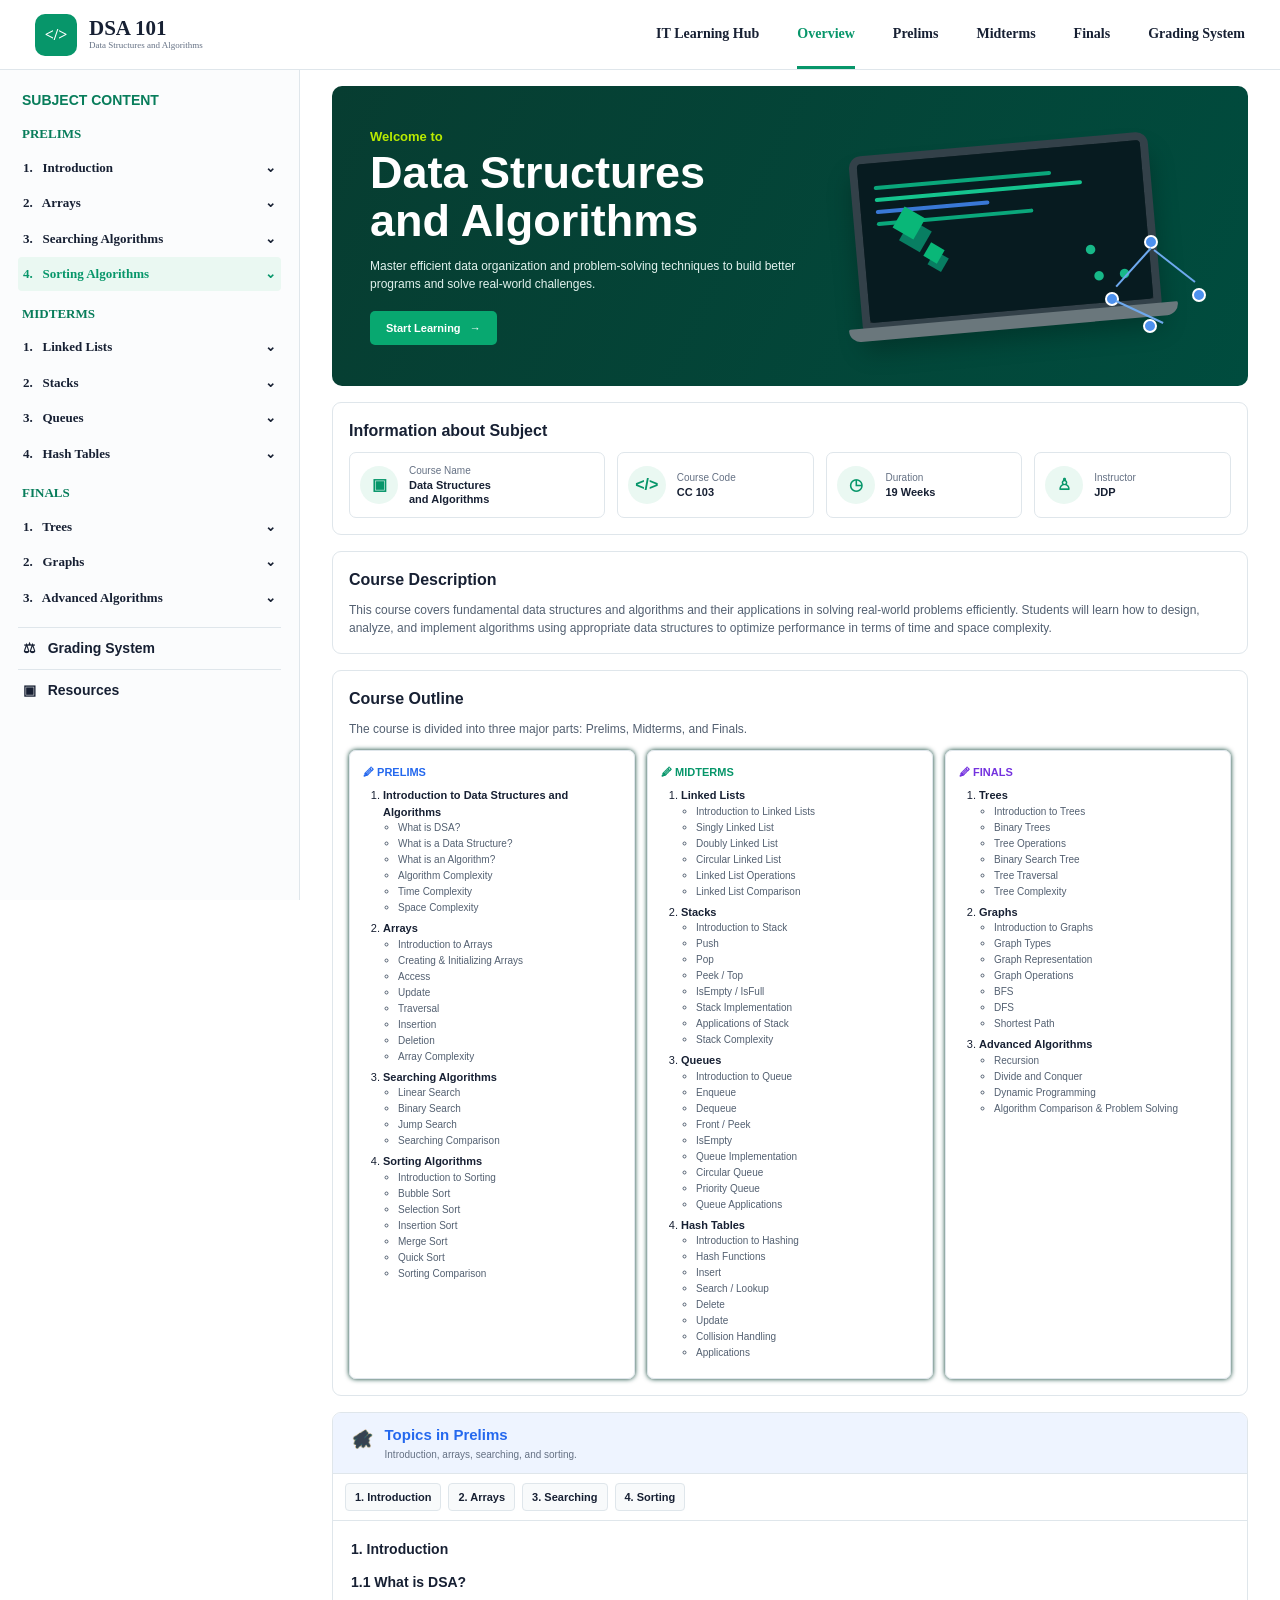
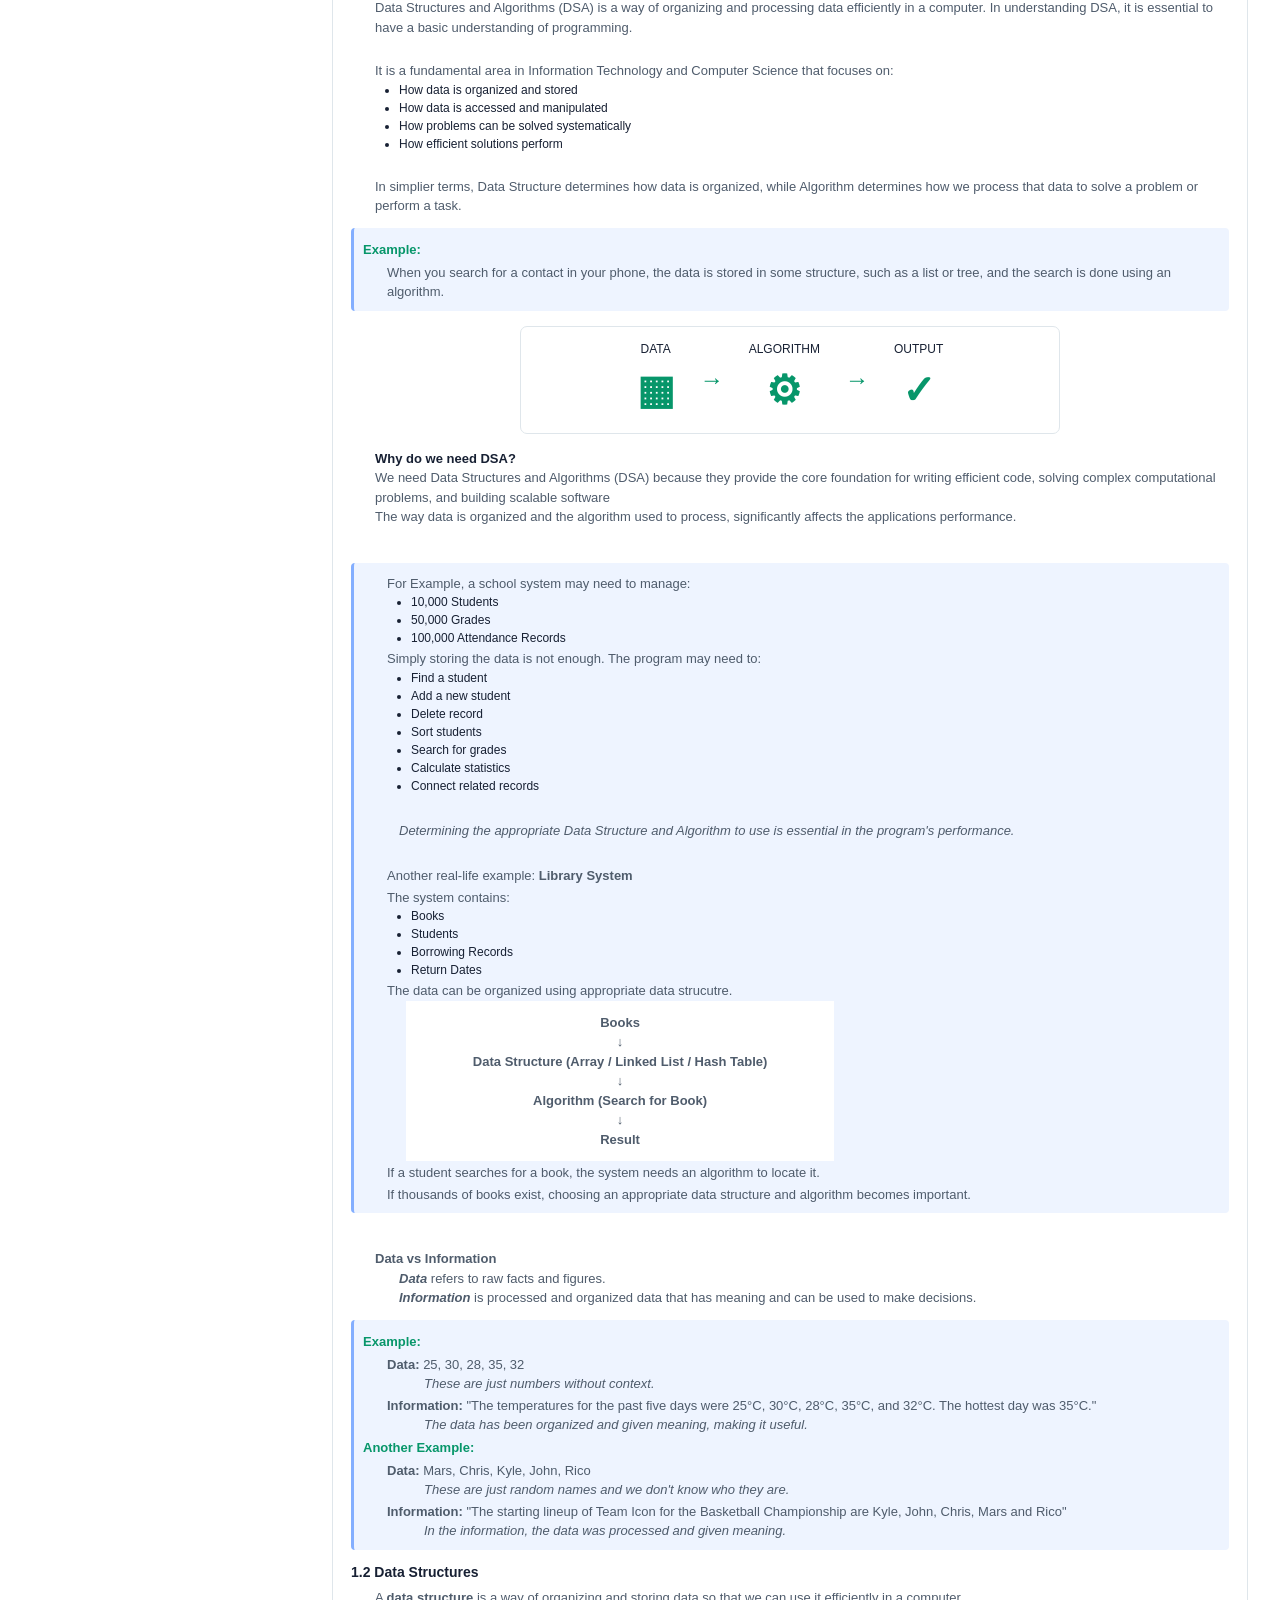
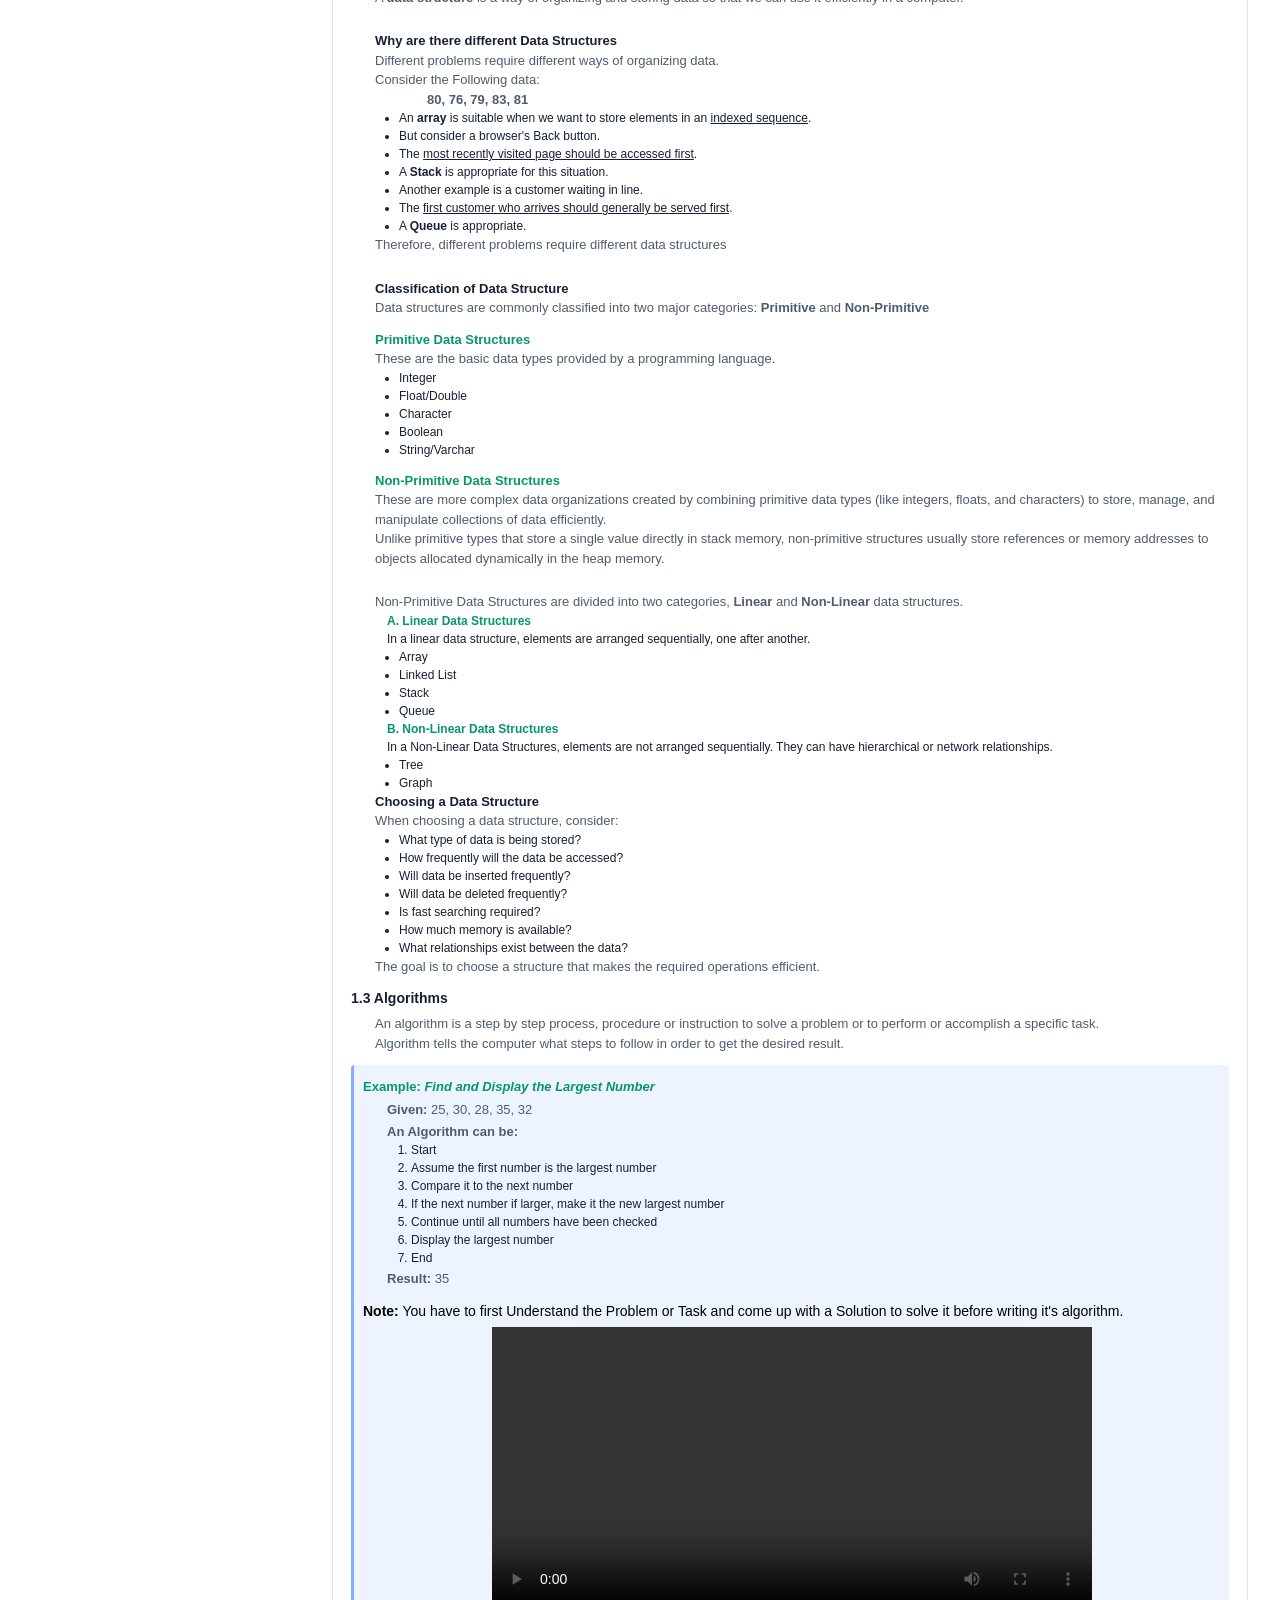
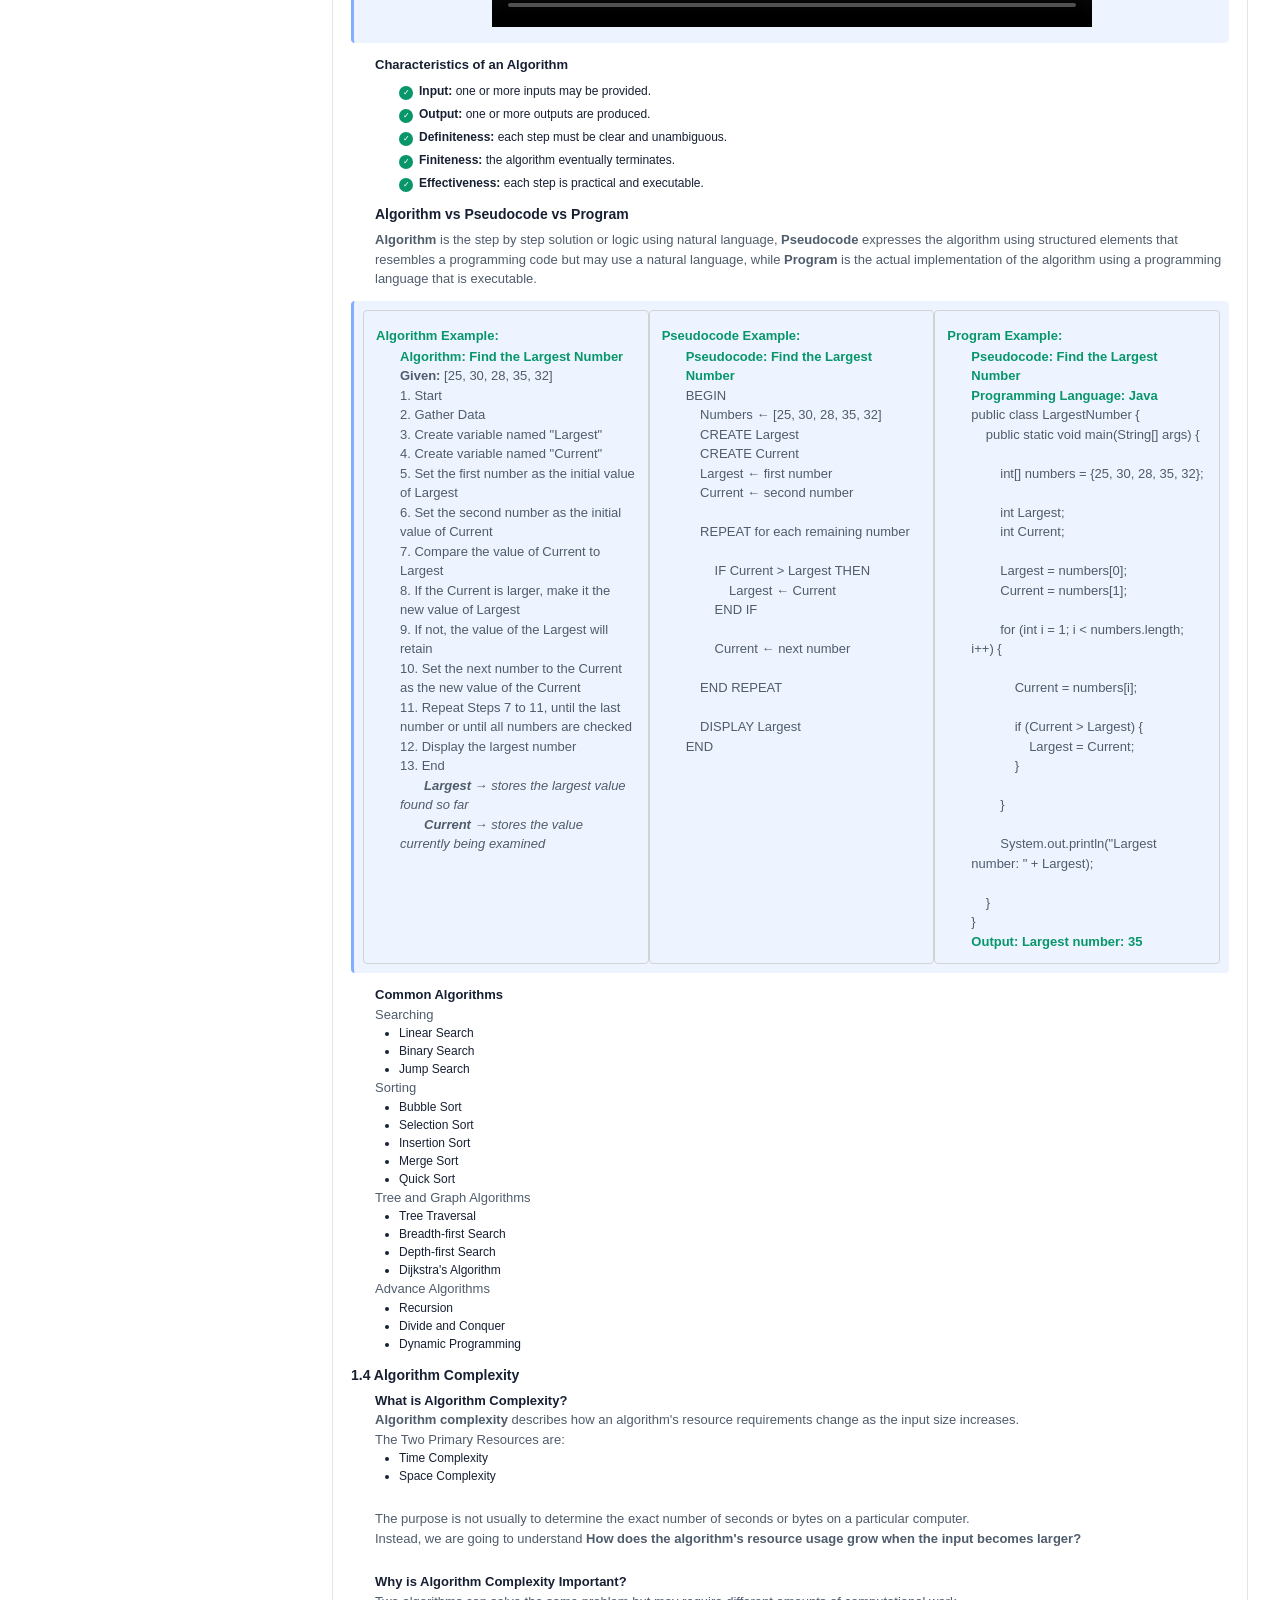
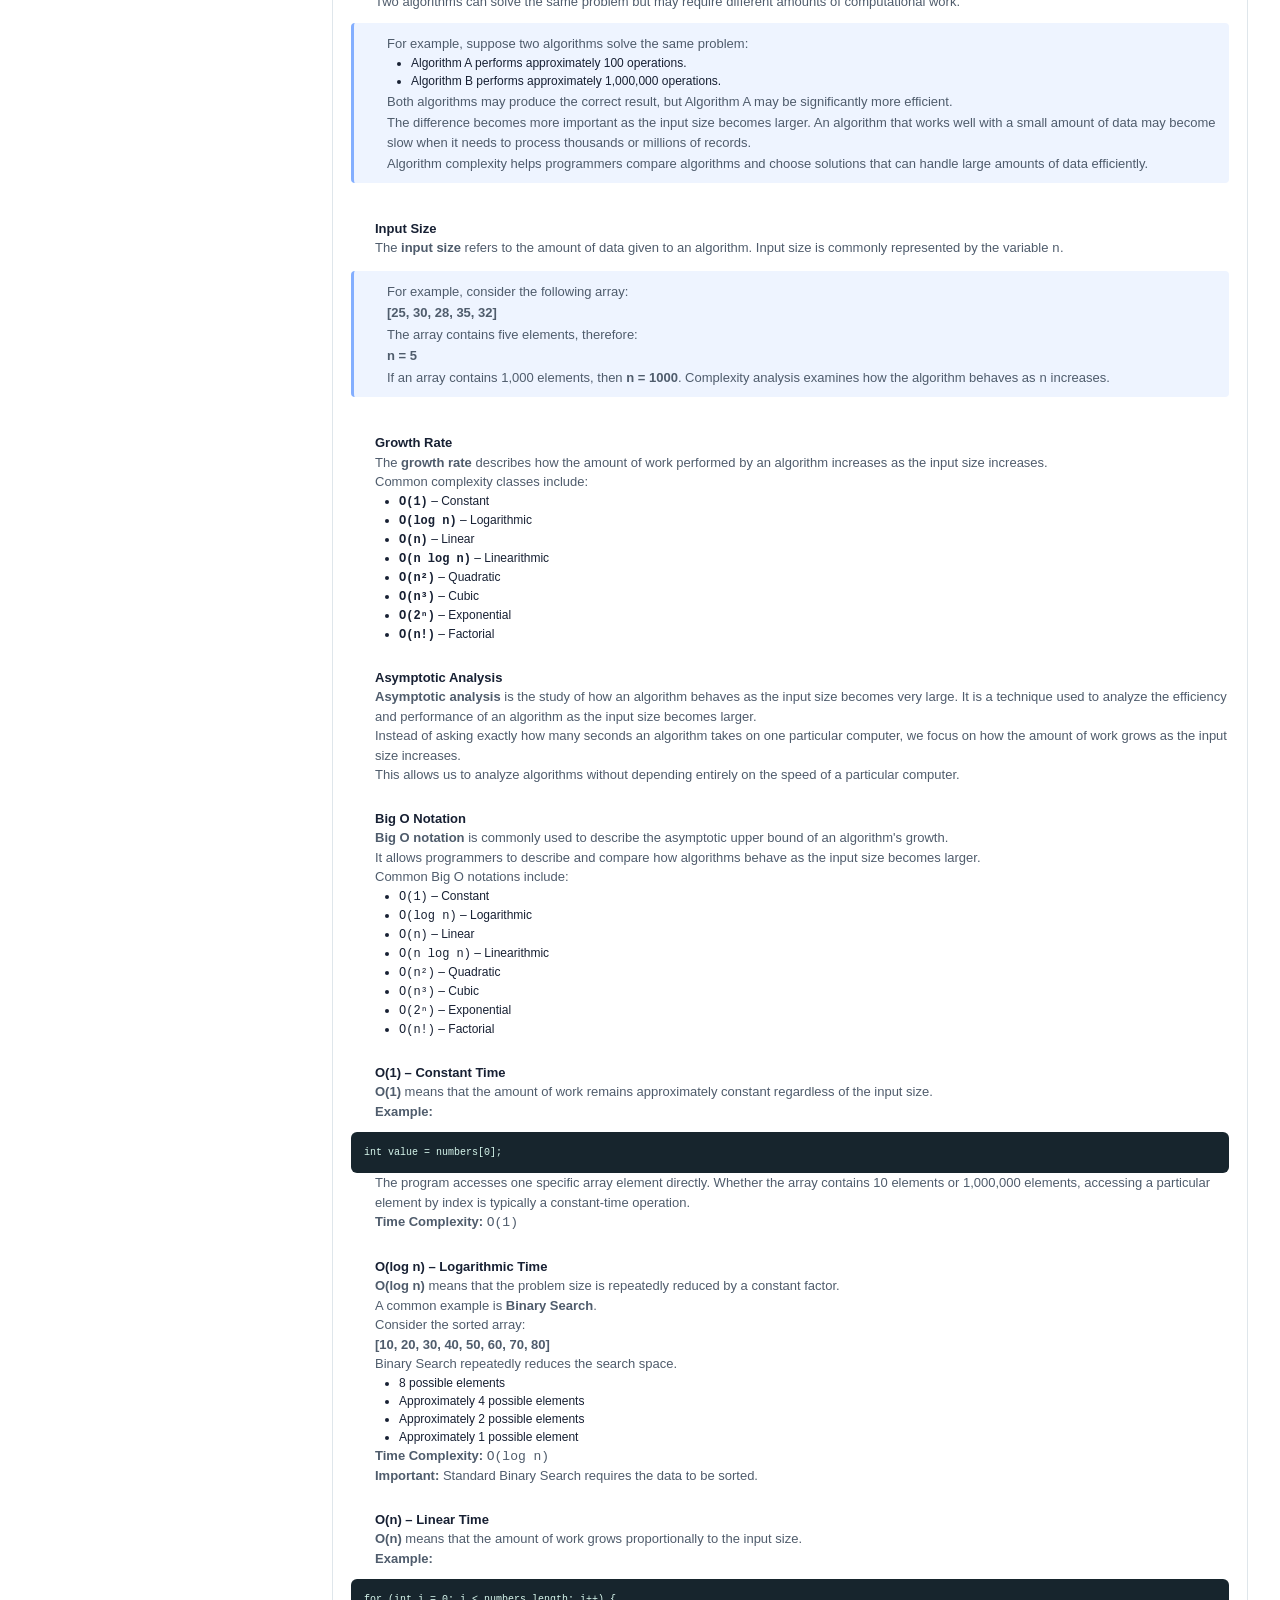
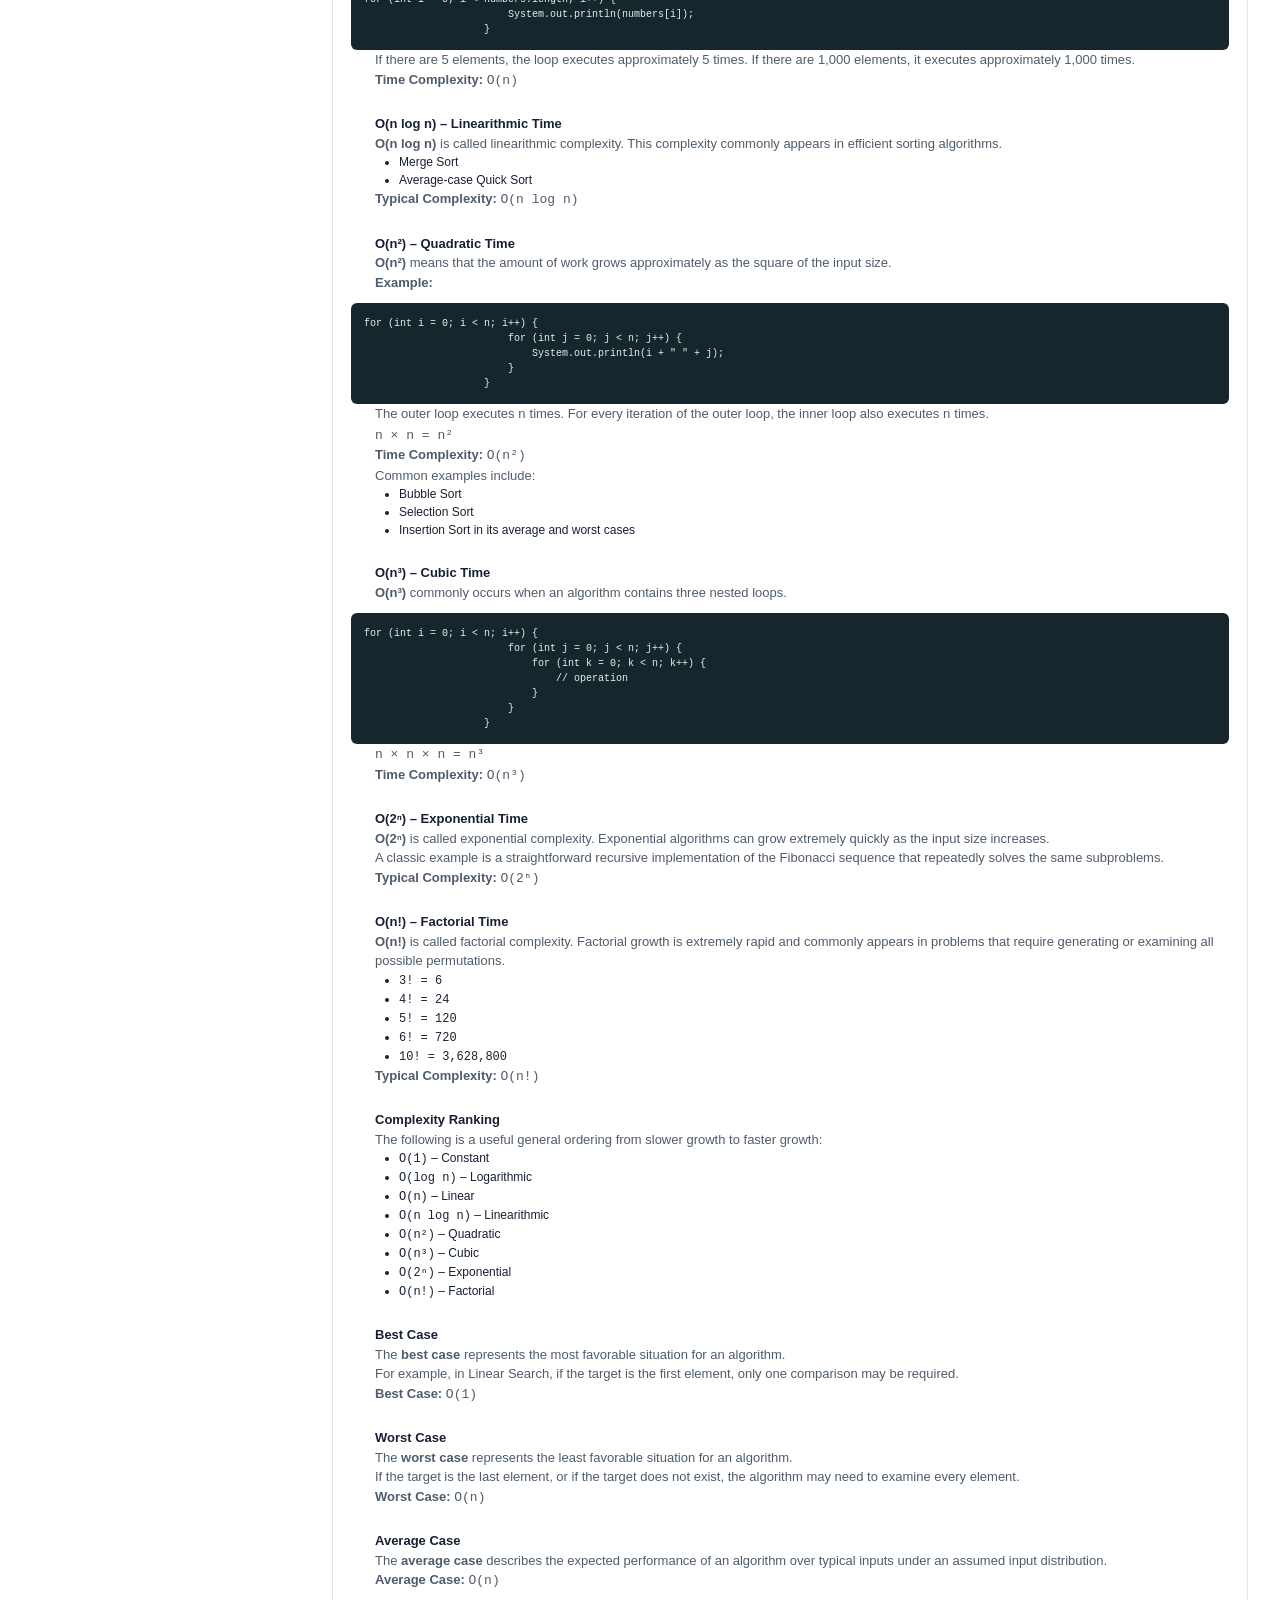
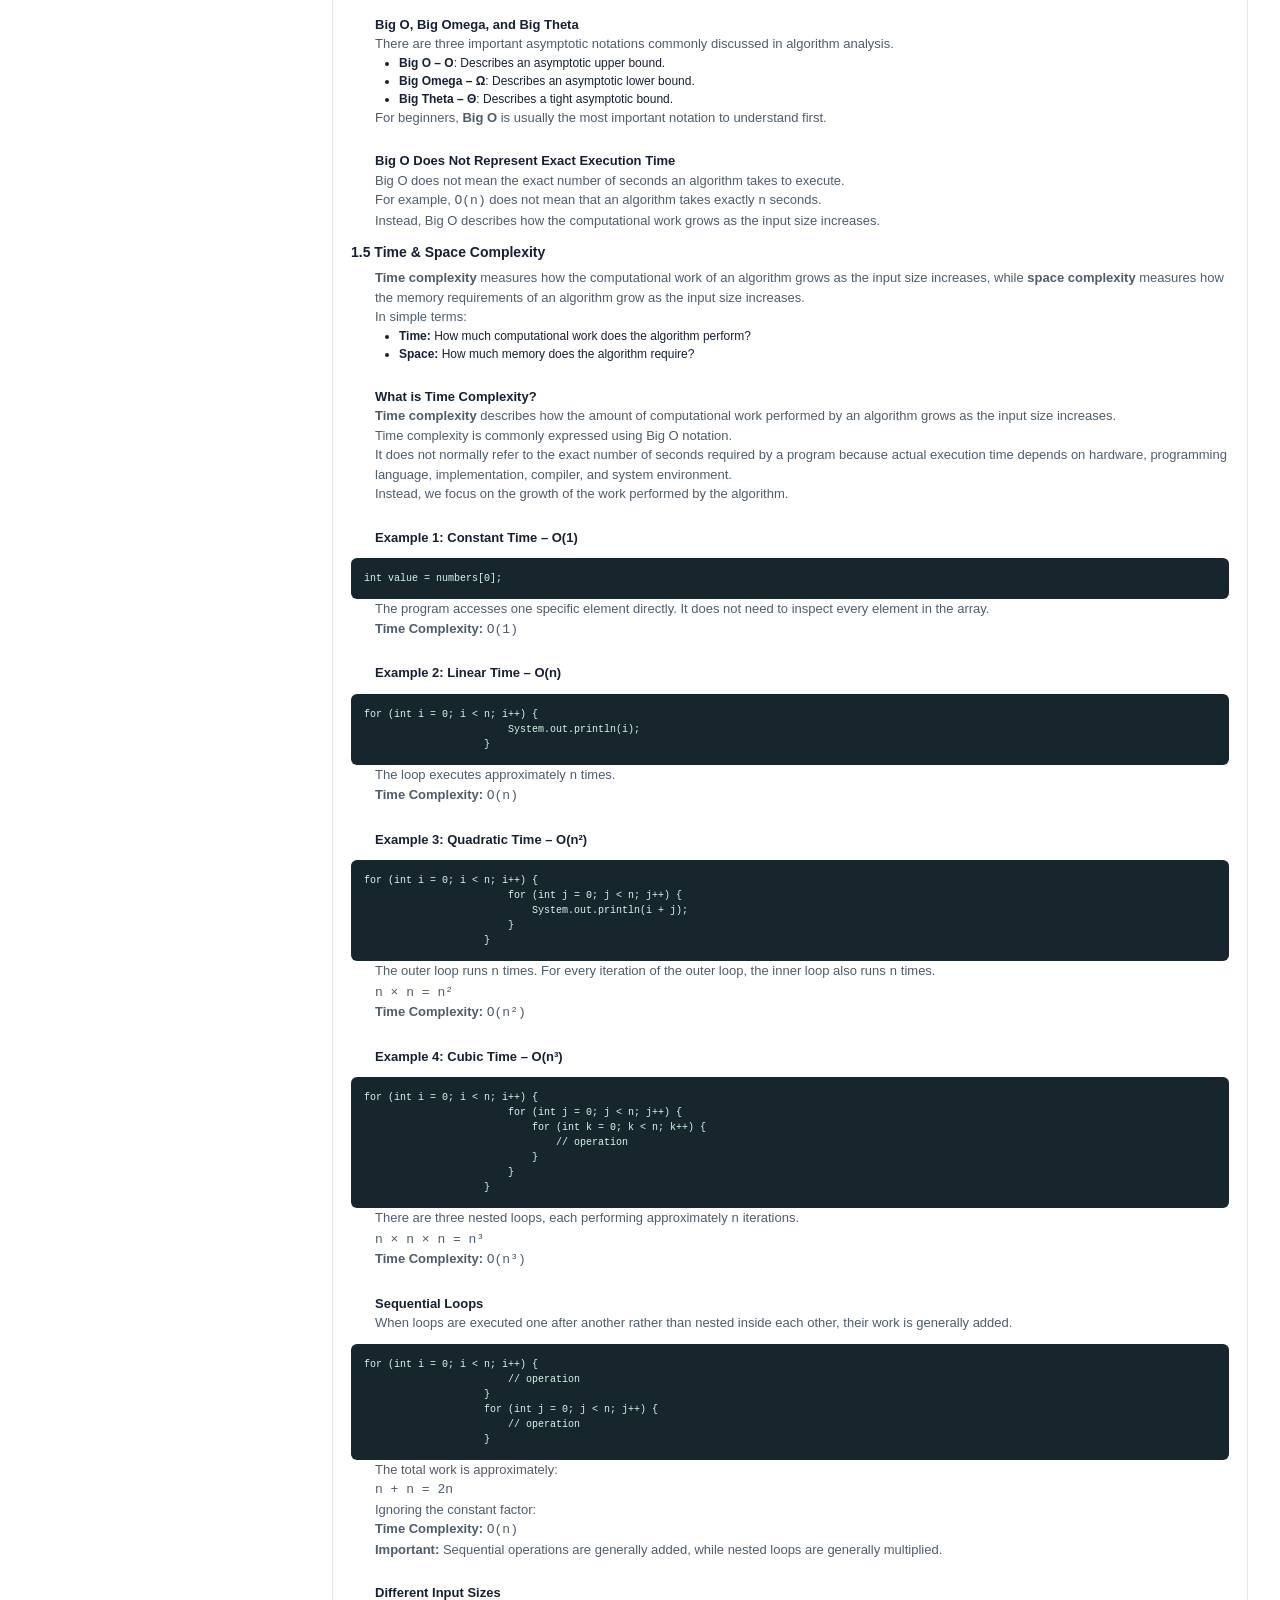
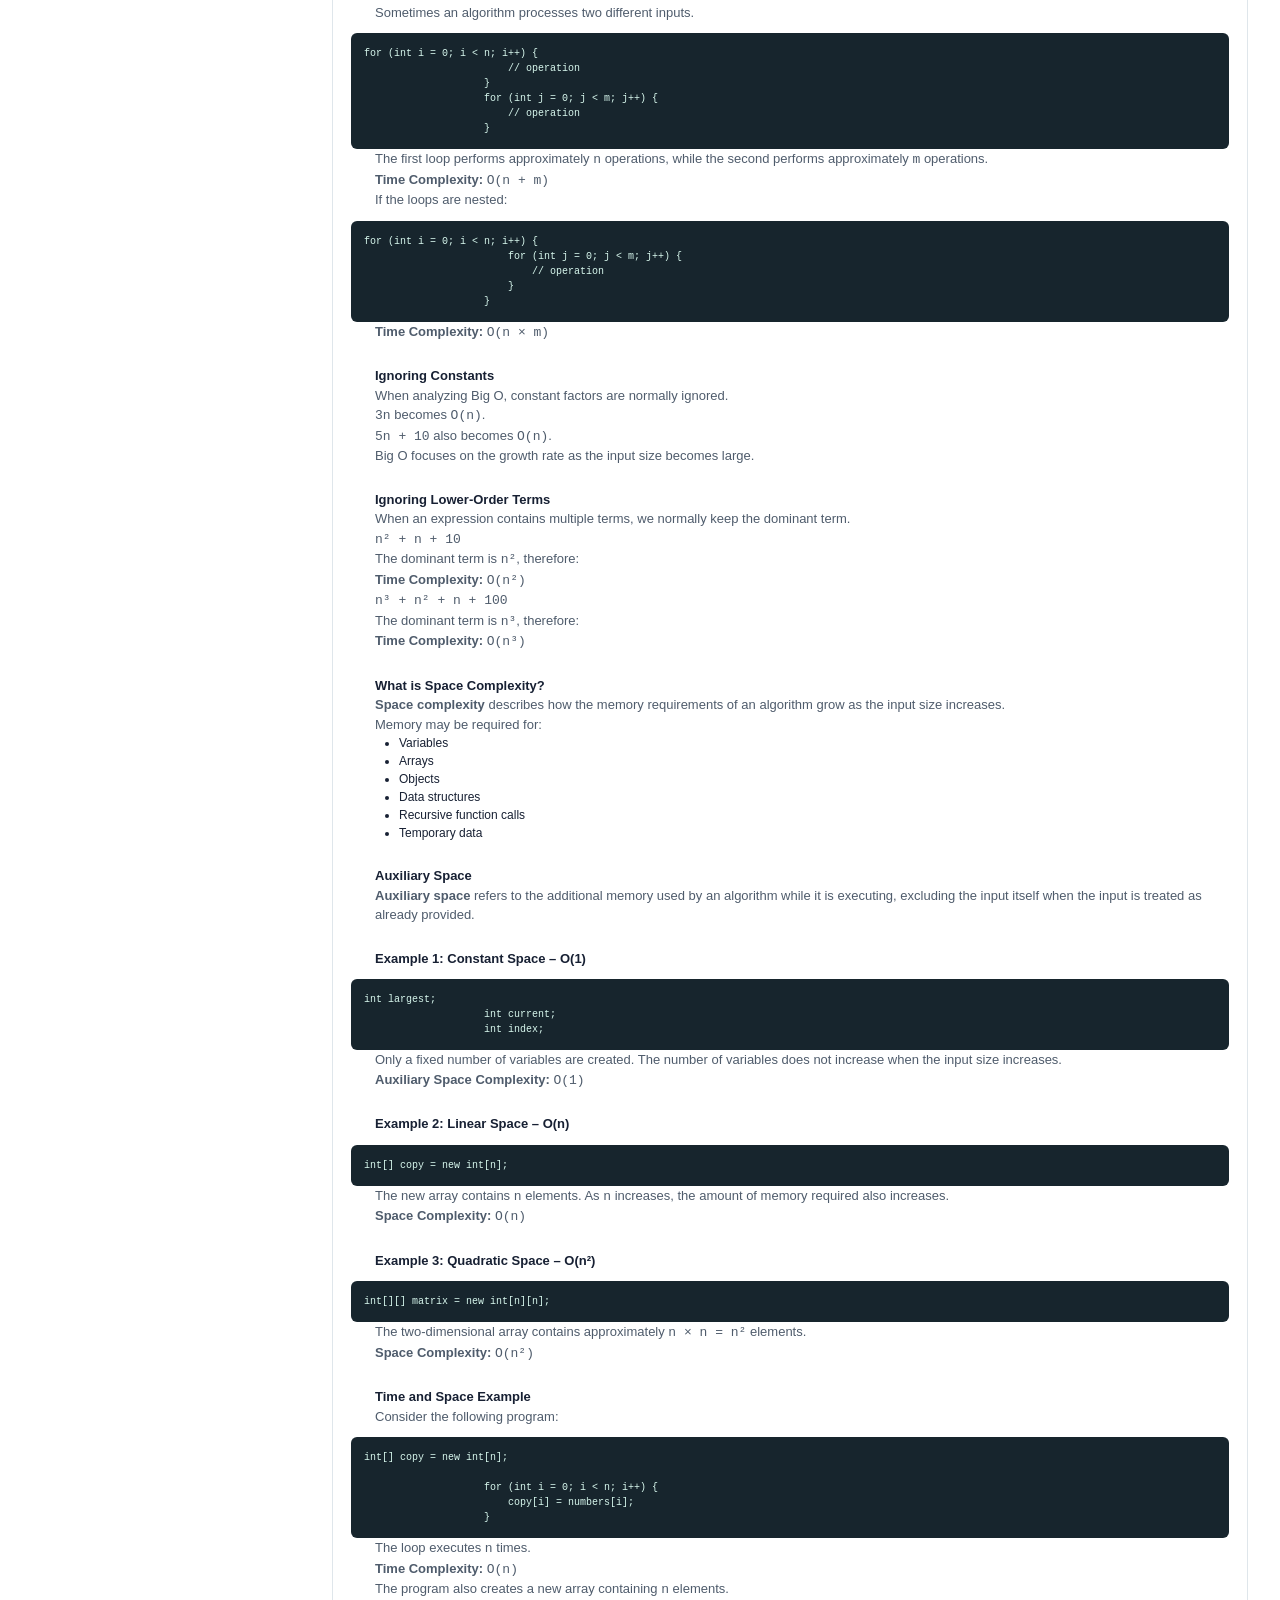
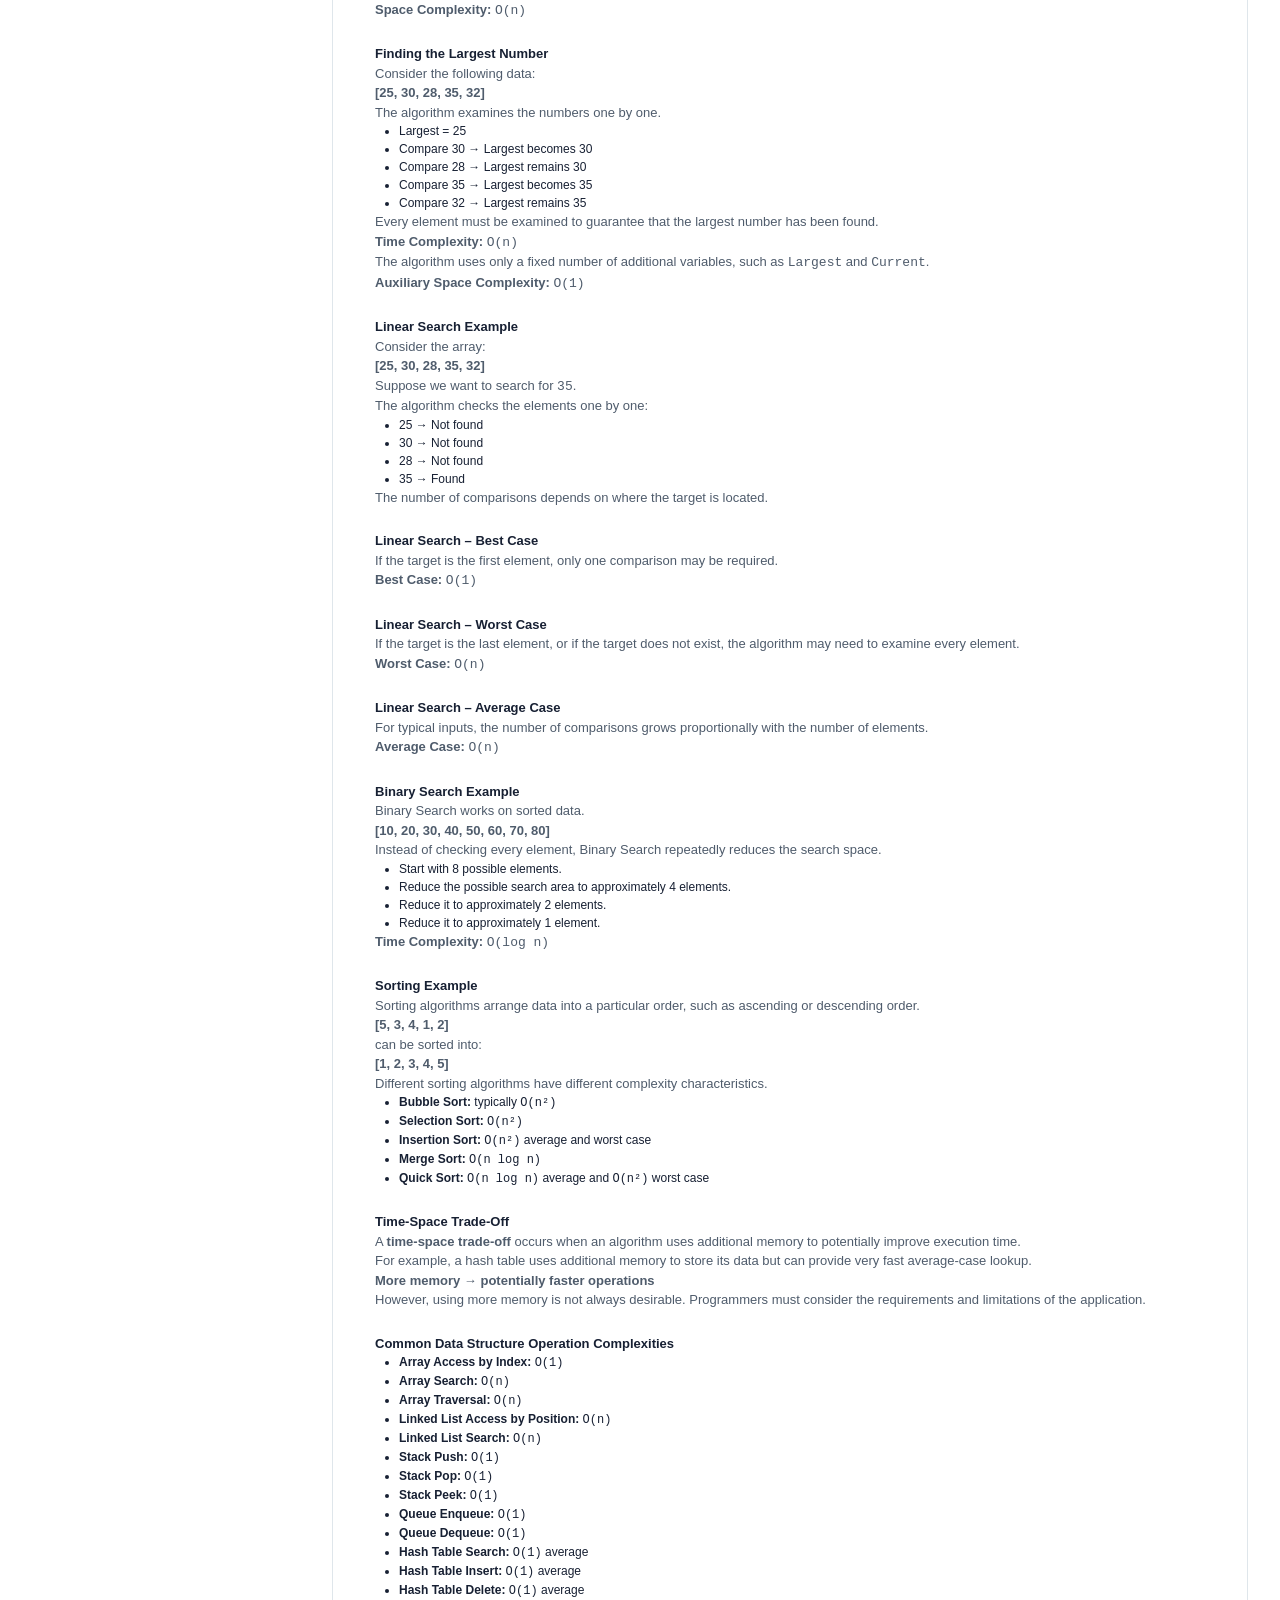
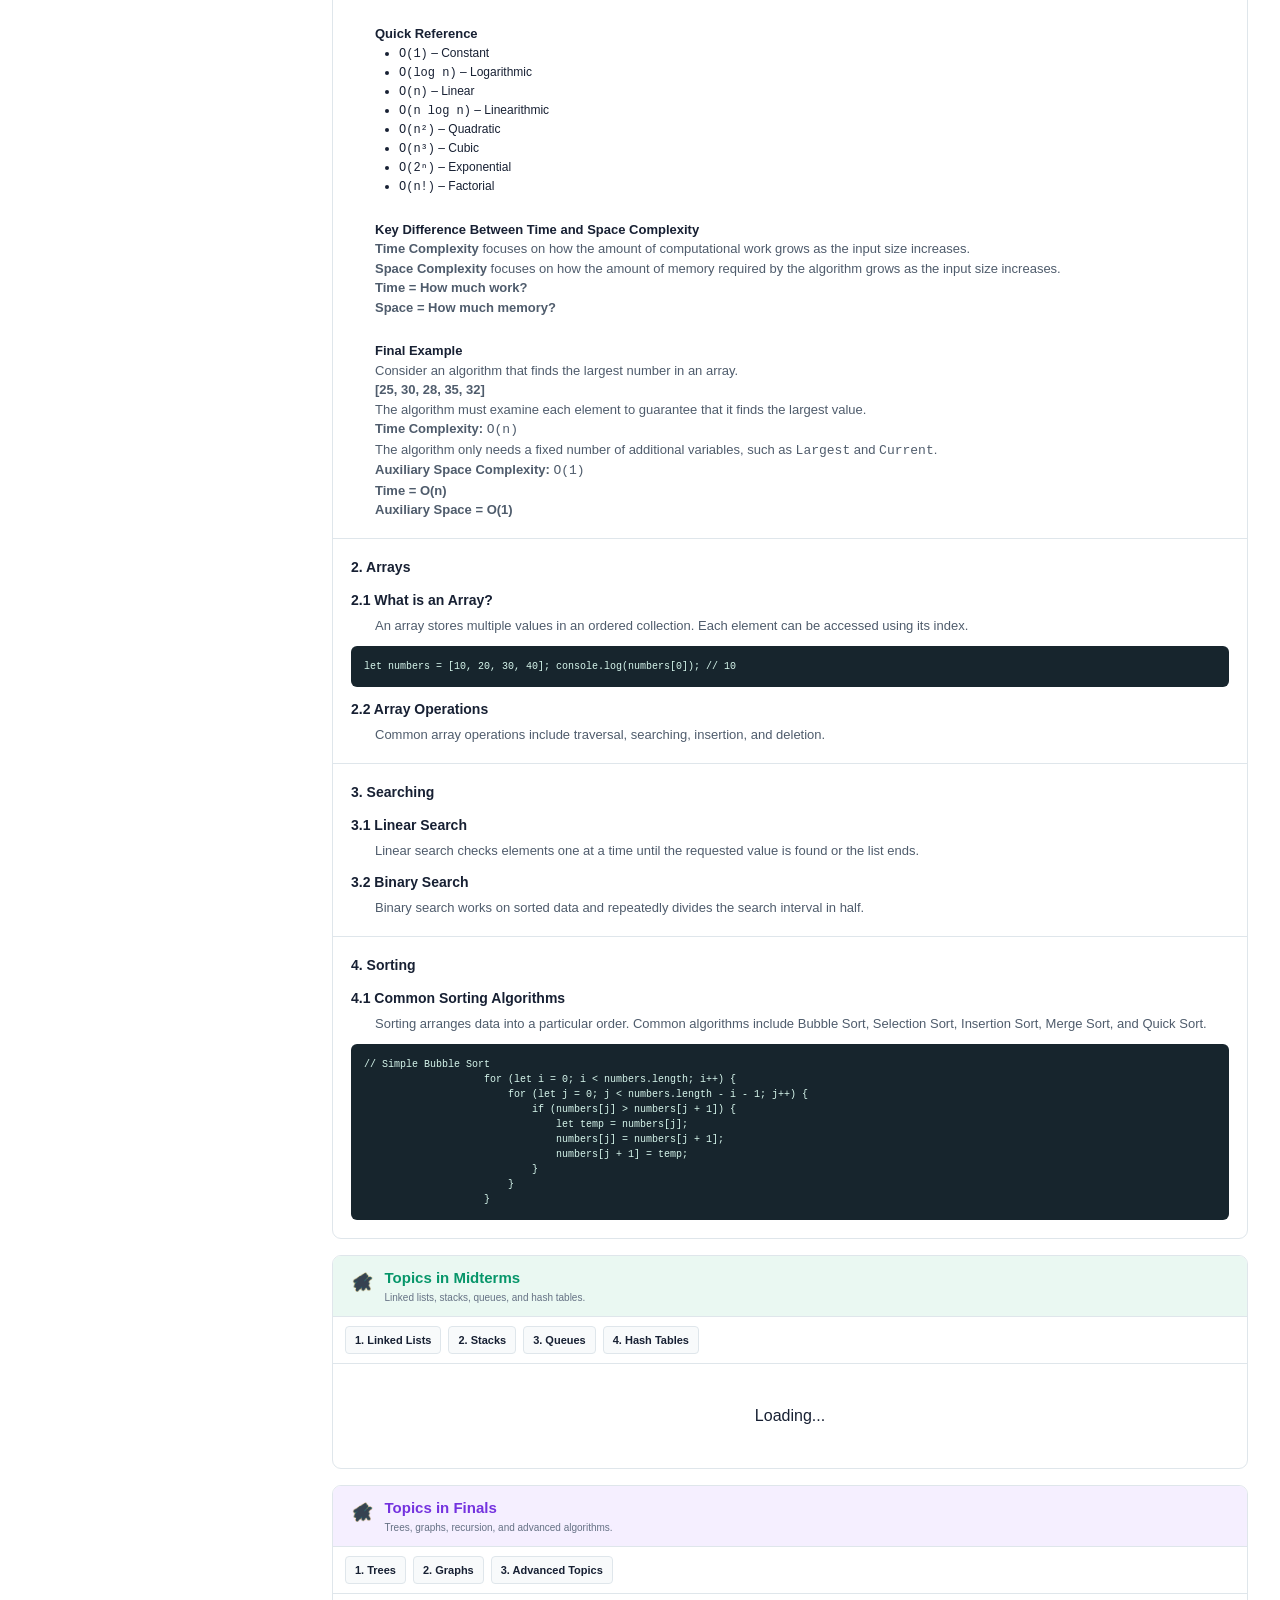
==== commit 6f0223f1: "Add Vercel insights script to index.html" ====
--- a/subjects/data-structure/index.html
+++ b/subjects/data-structure/index.html
@@ -1538,5 +1538,11 @@
     <button class="back-top" id="backTop" aria-label="Back to top">↑</button>
 
     <script src="js/script.js"></script>
+    <script>
+      window.va = window.va || function () {
+        (window.vaq = window.vaq || []).push(arguments);
+      };
+    </script>
+    <script defer src="/_vercel/insights/script.js"></script>
 </body>
 </html>
--- a/subjects/data-structure/css/style.css
+++ b/subjects/data-structure/css/style.css
@@ -753,6 +753,41 @@
     background: #17252d;
     font-family: Consolas, monospace;
     font-size: 10px;
+}
+.example ol{
+    font-size: 12px;
+    margin-left: 48px;
+}
+.example h4{
+    color: black;
+    font-weight: 400;
+    font-size: 14px;
+}
+.example-algorithm{
+    margin: 12px 0;
+    padding: 9px;
+    border-left: 3px solid #83aeff;
+    border-radius: 4px;
+    background: var(--blue-light);
+    display: flex;
+}
+.example-algorithm .ex{
+    flex: 1;
+    border: 1px solid lightgray;
+    padding: 12px;
+    border-radius: 4px;
+}
+.example div{
+    width: 50%;
+    background-color: white;
+    padding-top: 12px;
+    padding-bottom: 12px;
+    text-align: center;
+    margin-left: 5%;
+}
+.example div p{
+    margin: 0;
+    font-weight: bolder;
 }
 
 /*Midterm Section*/
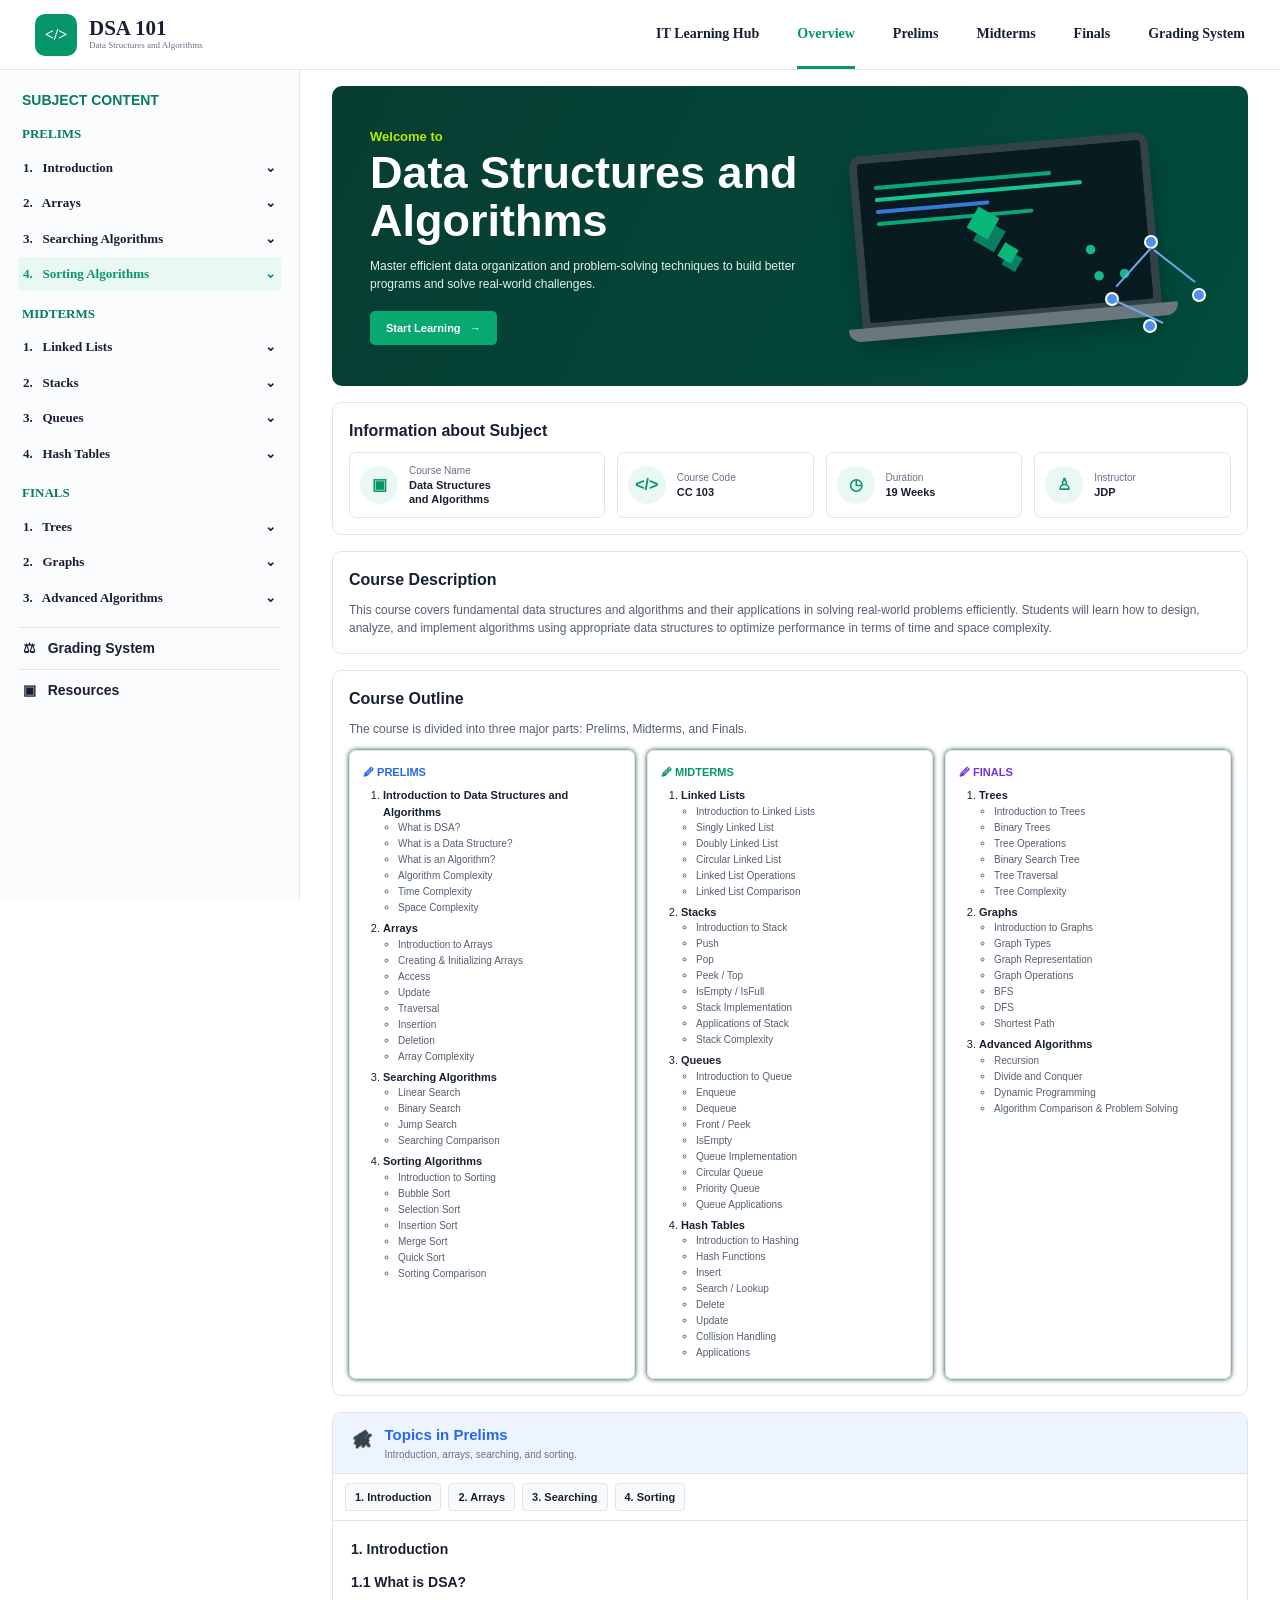
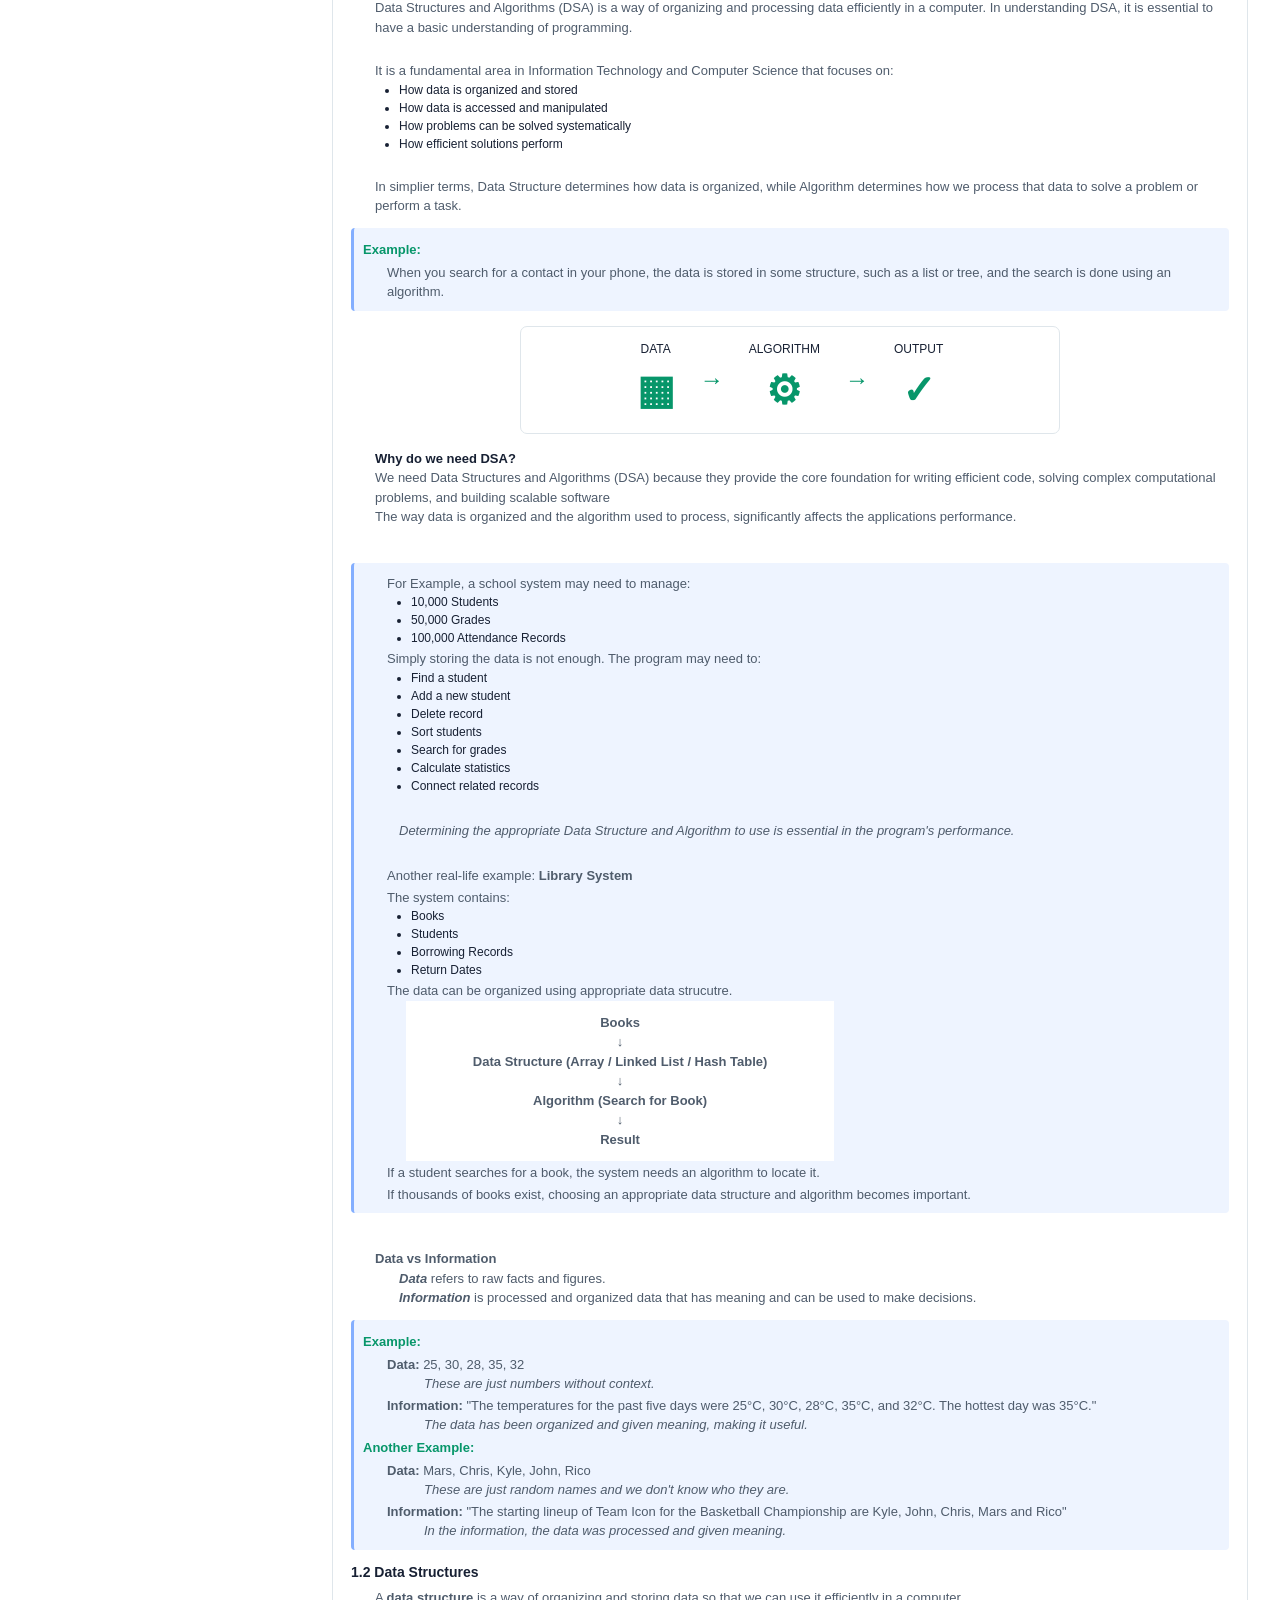
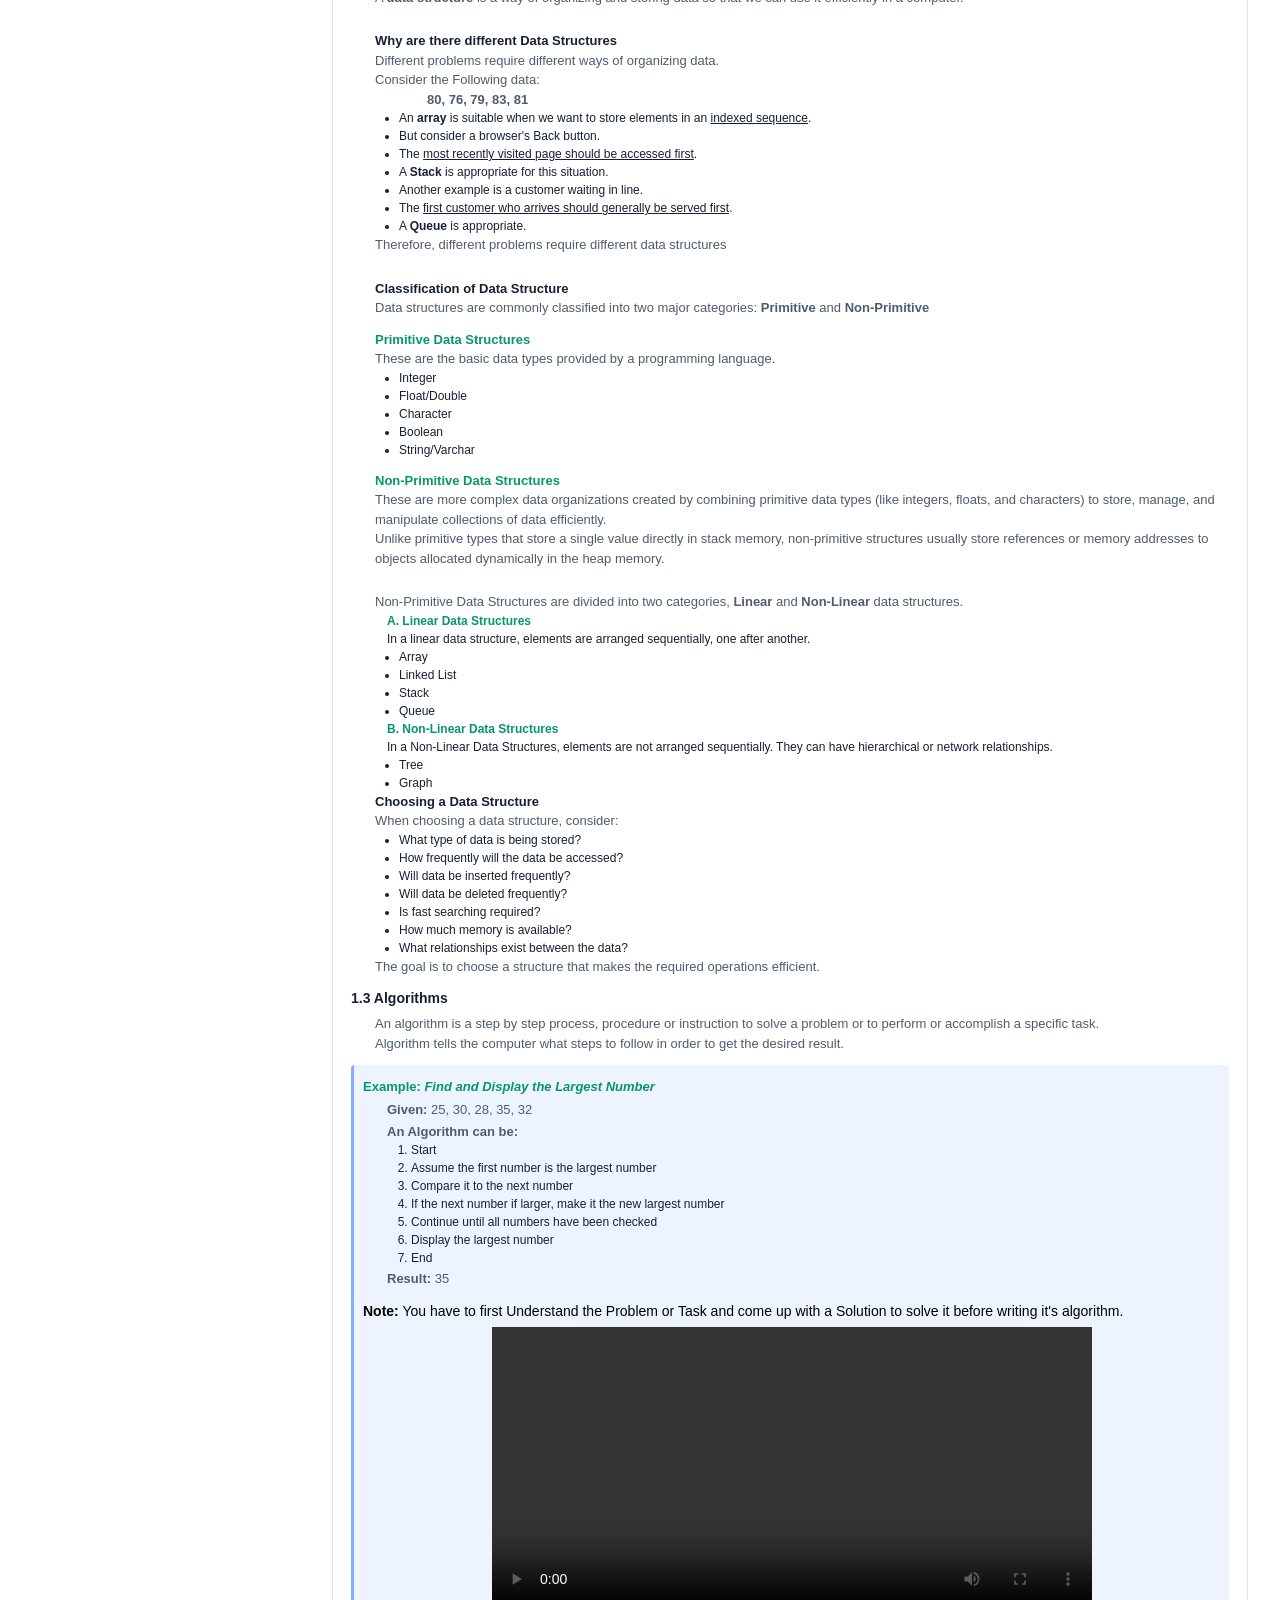
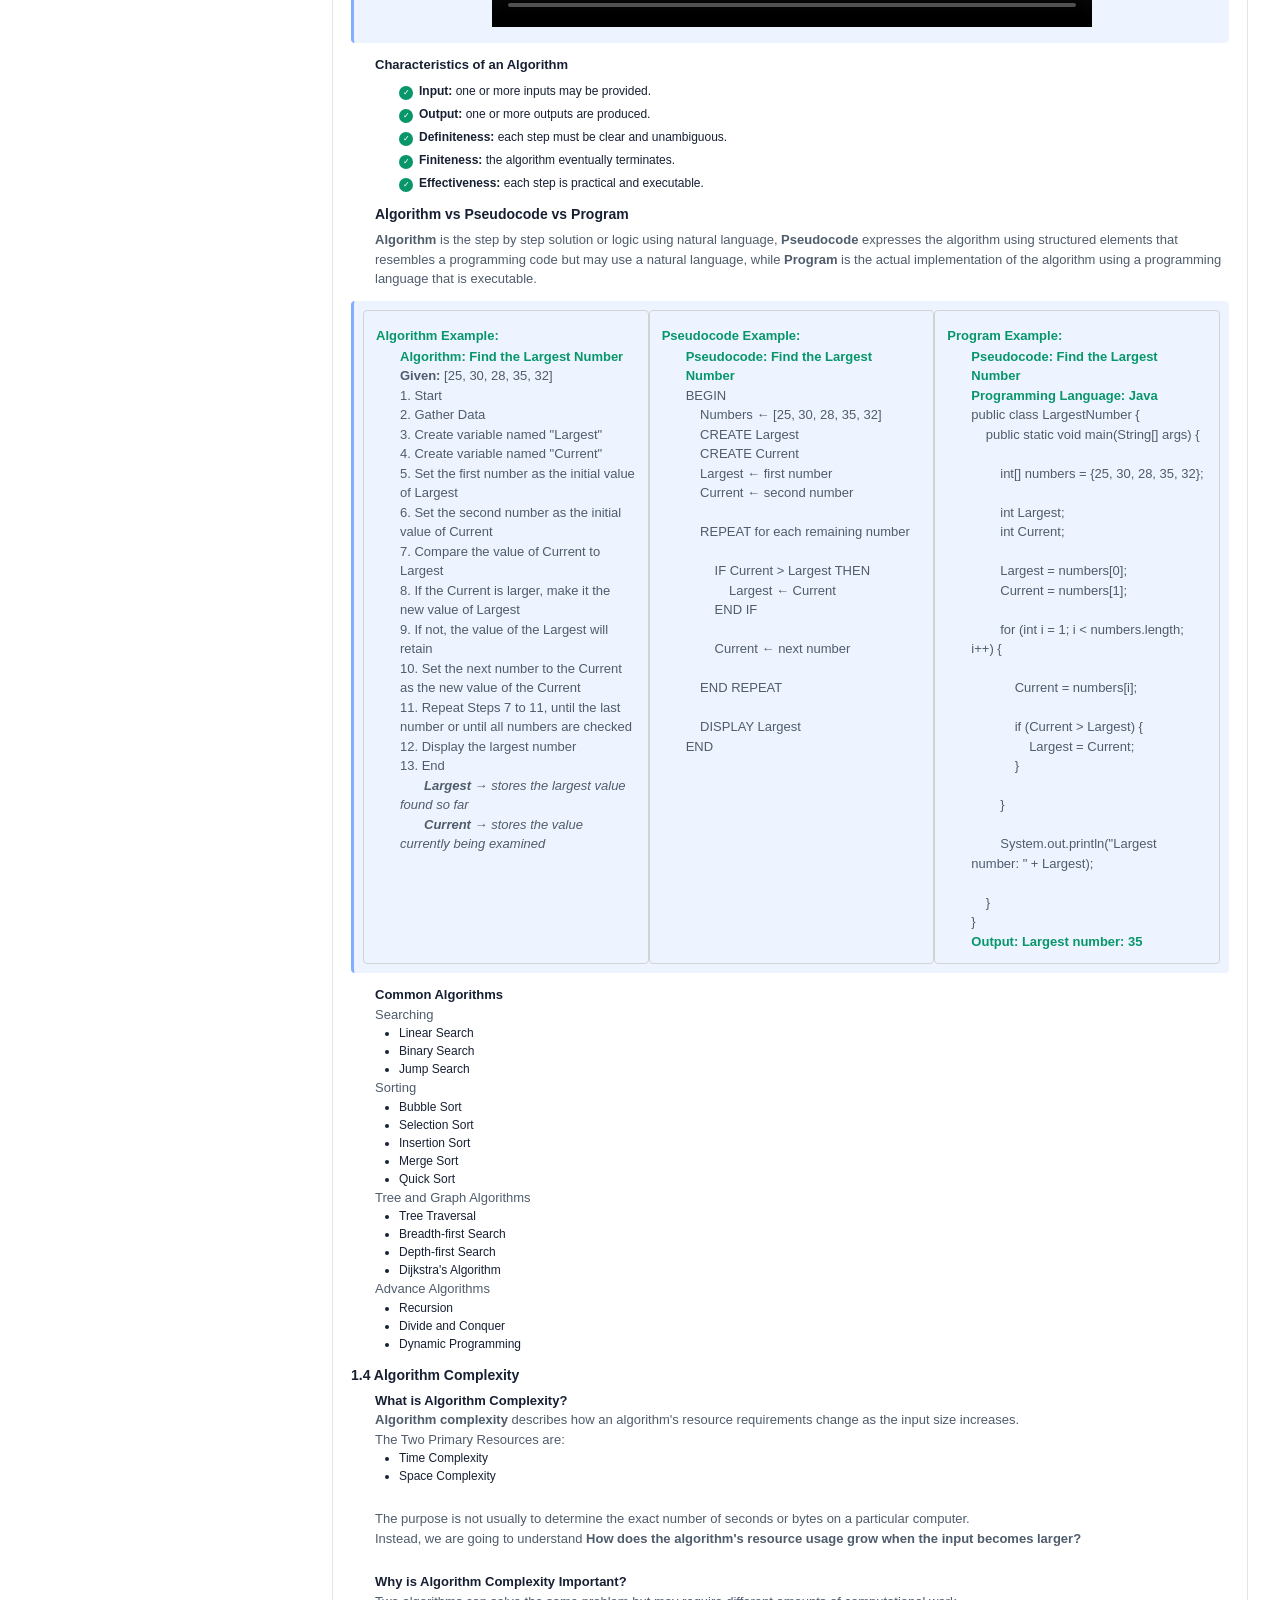
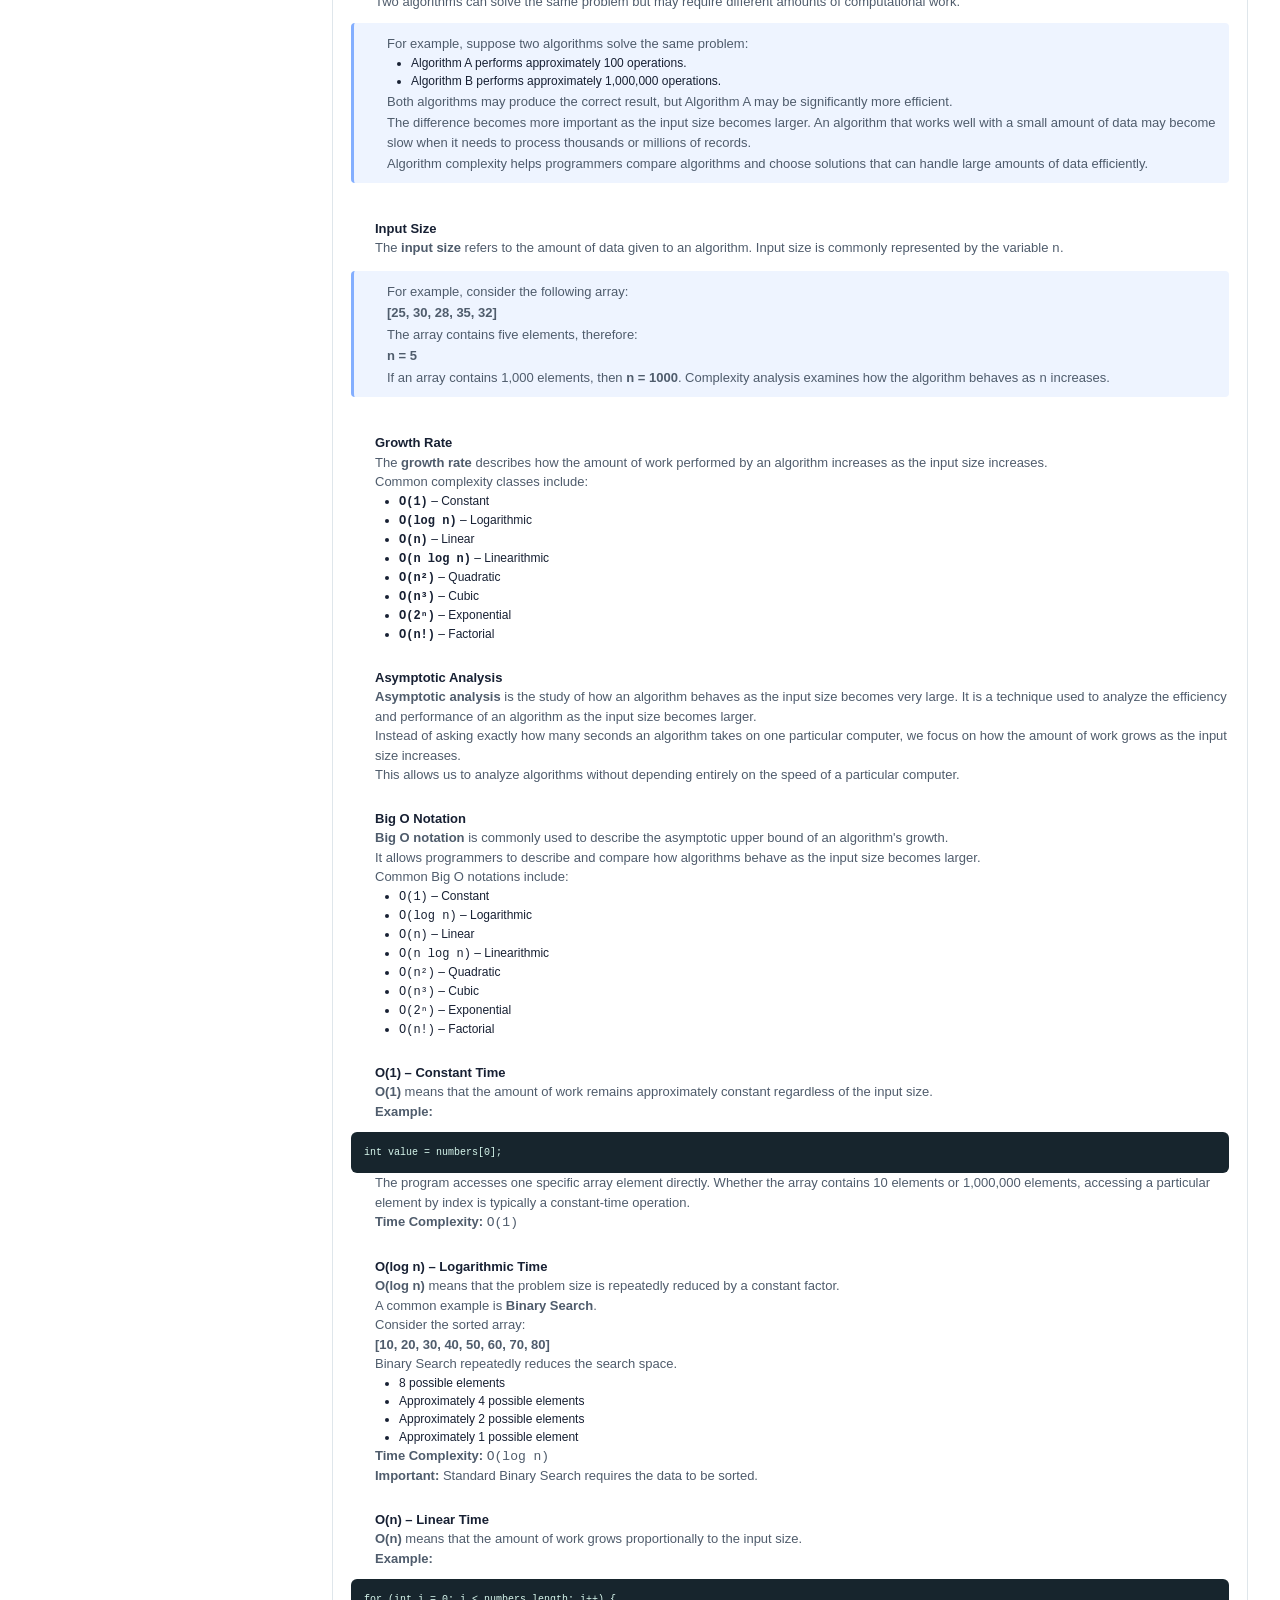
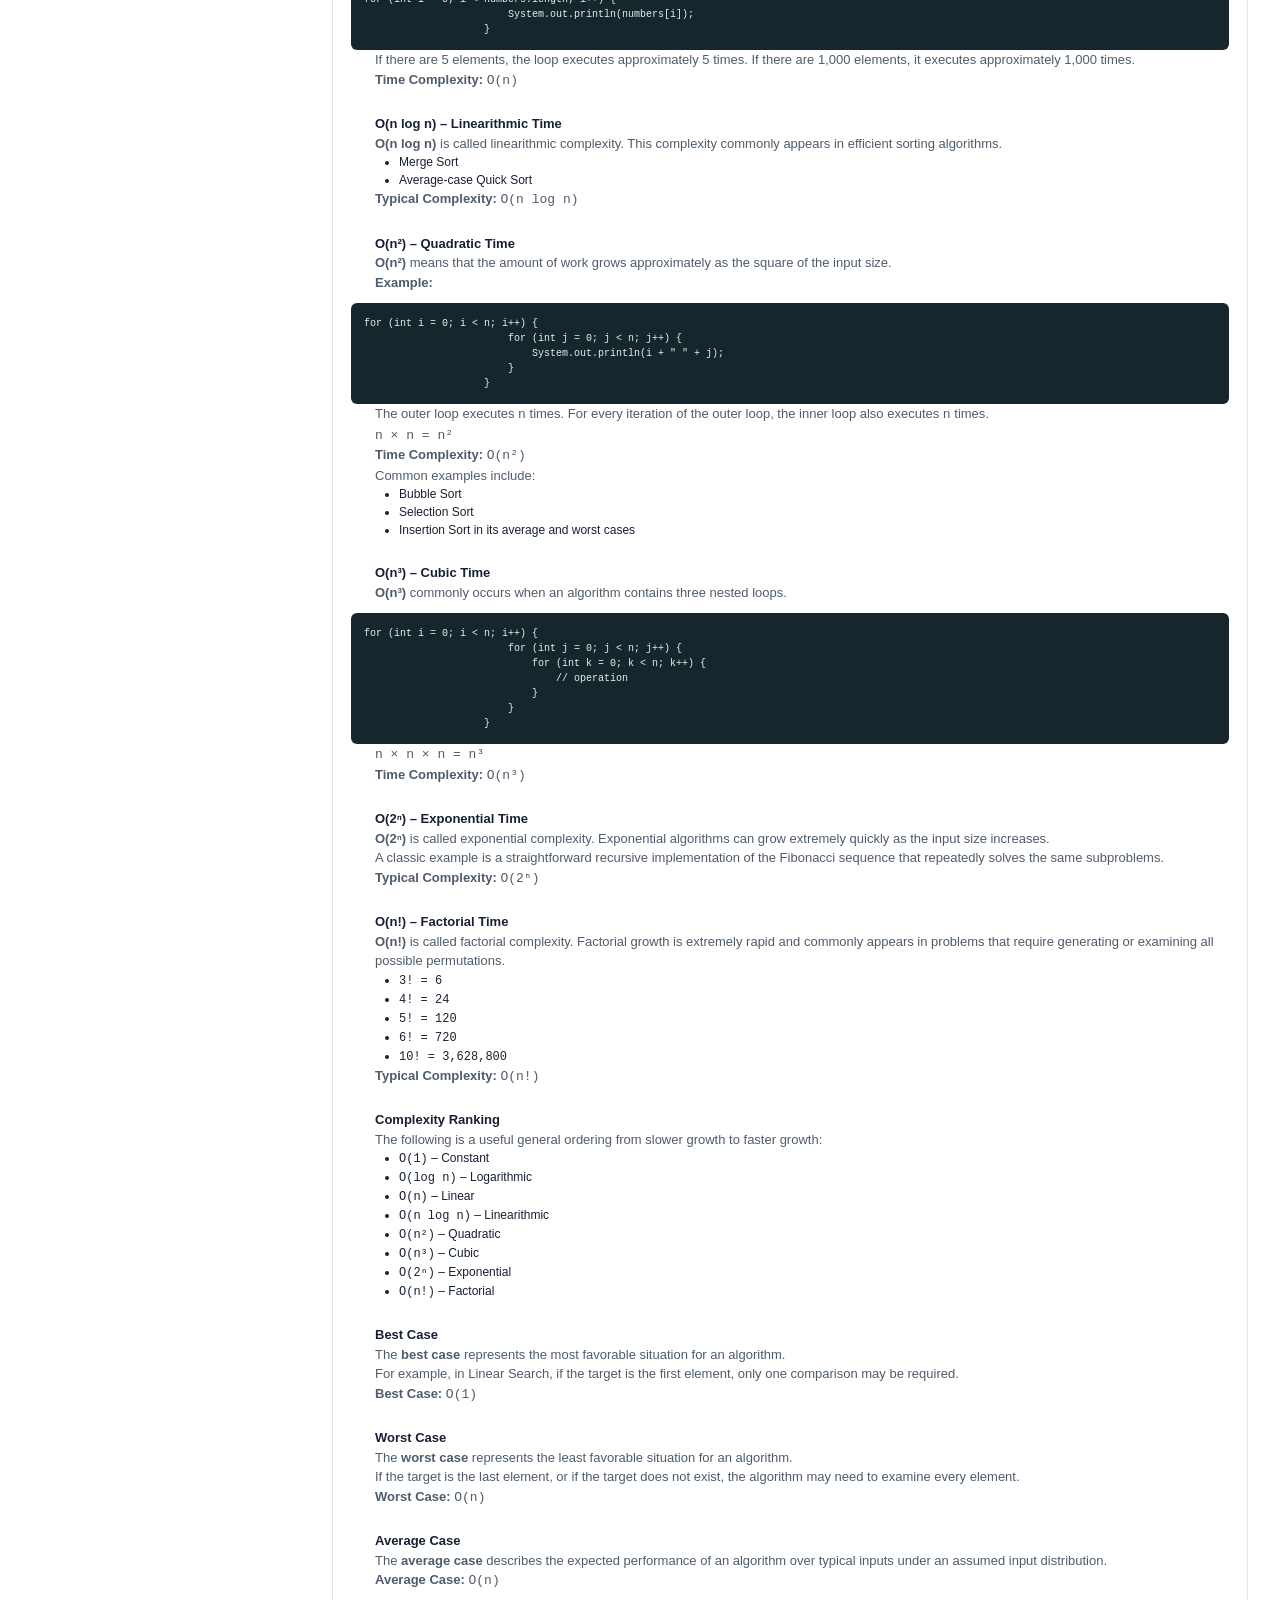
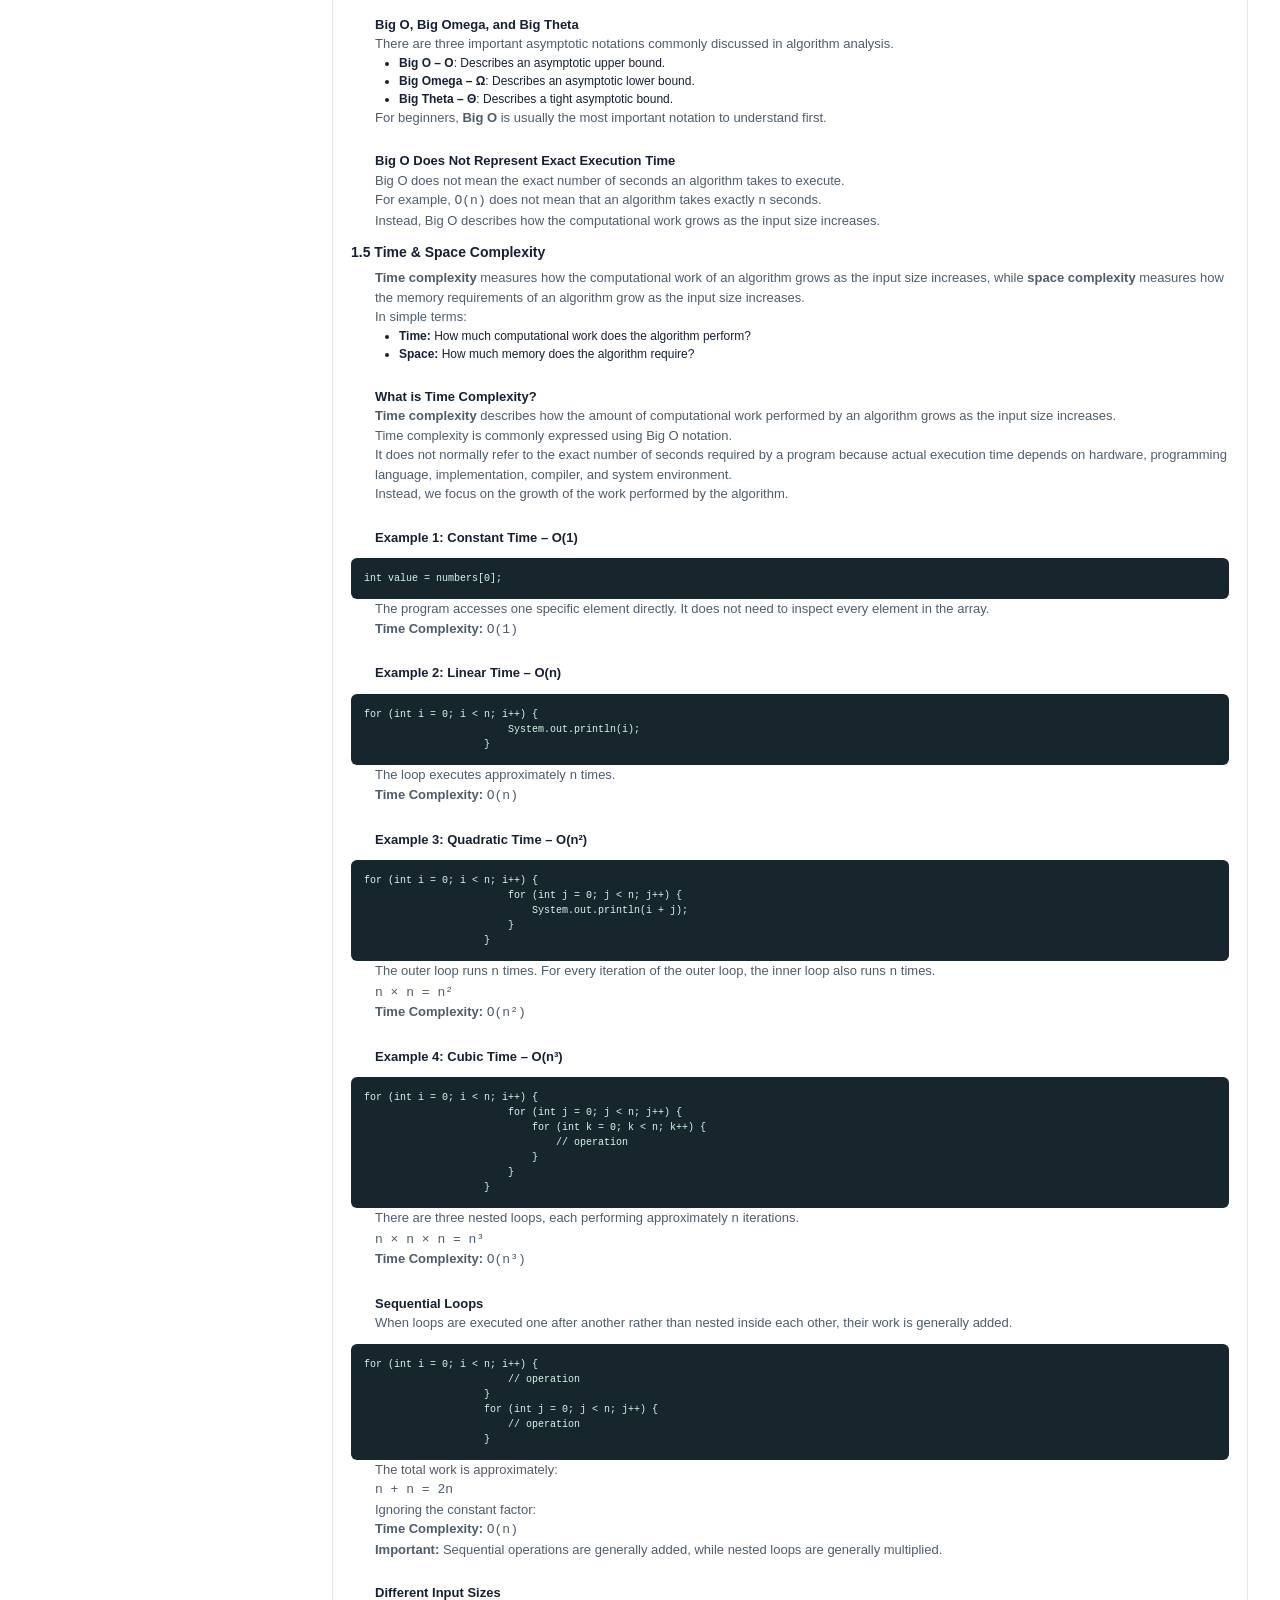
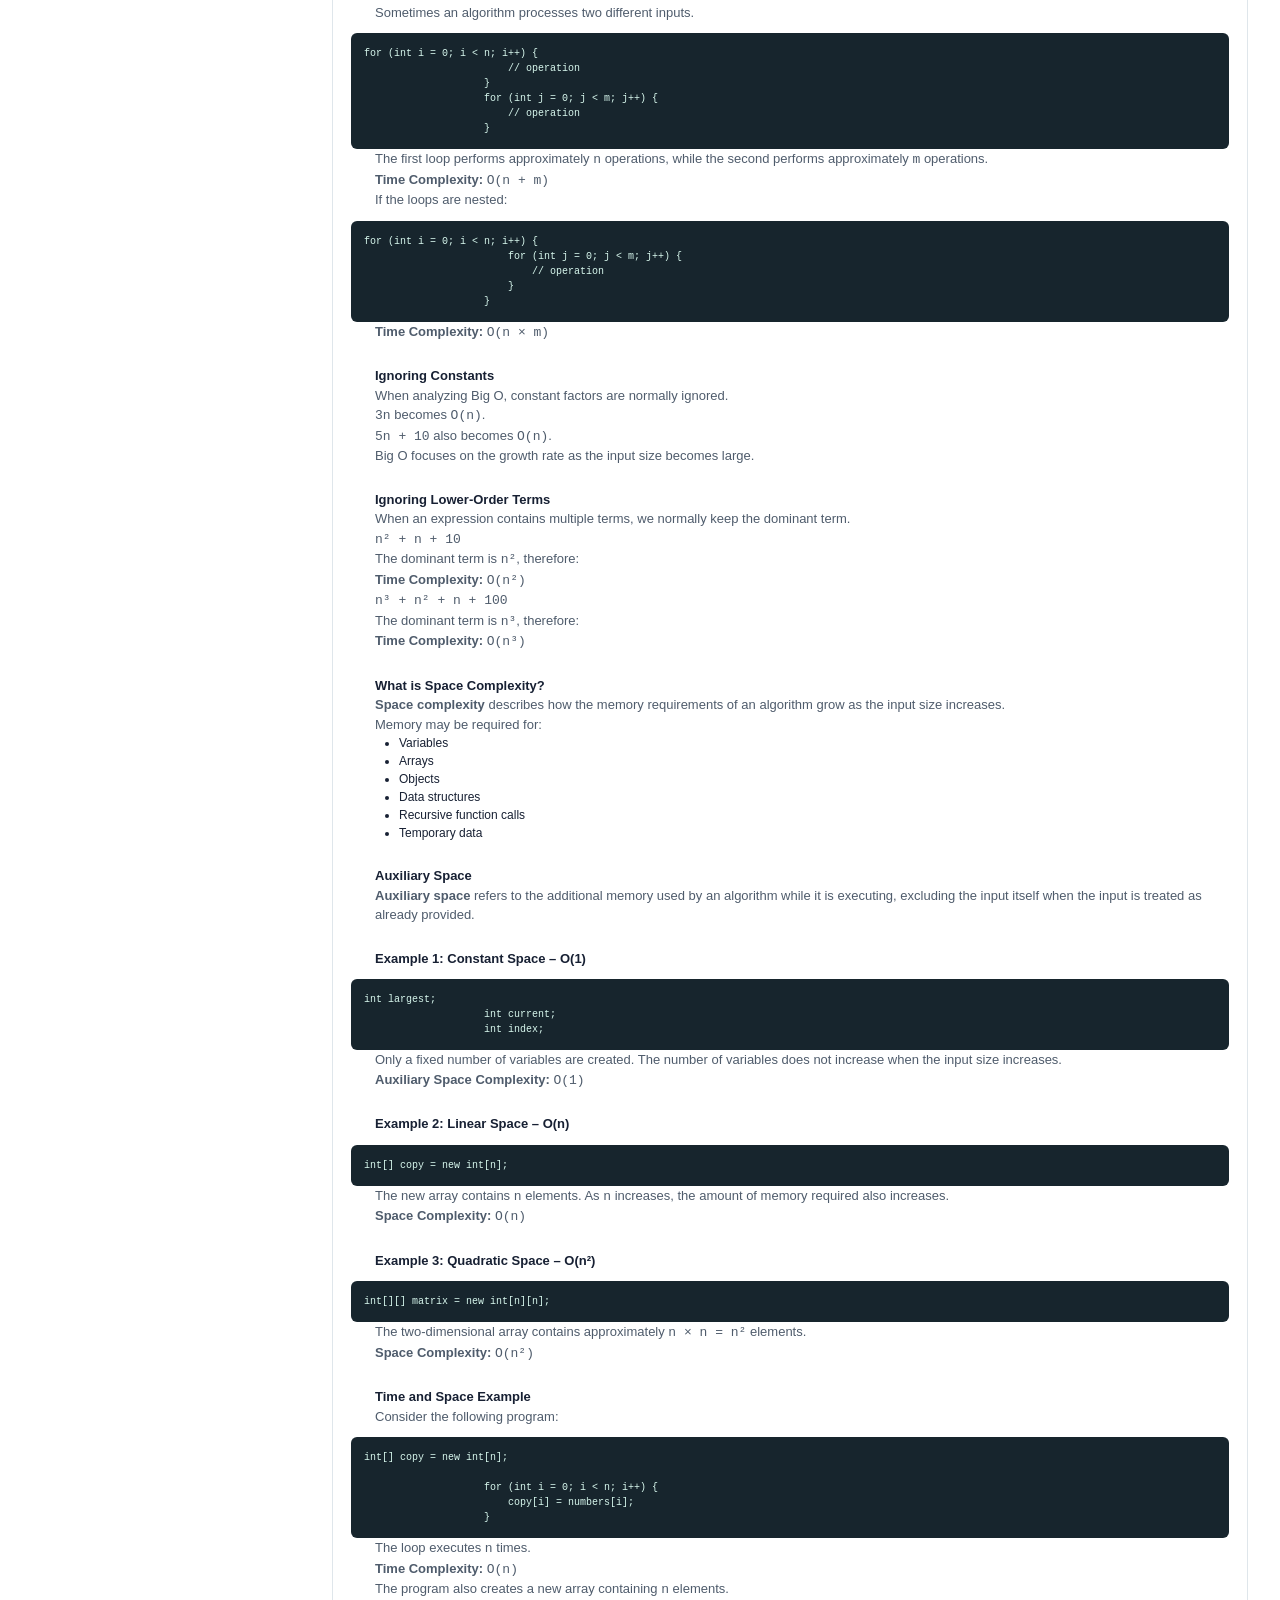
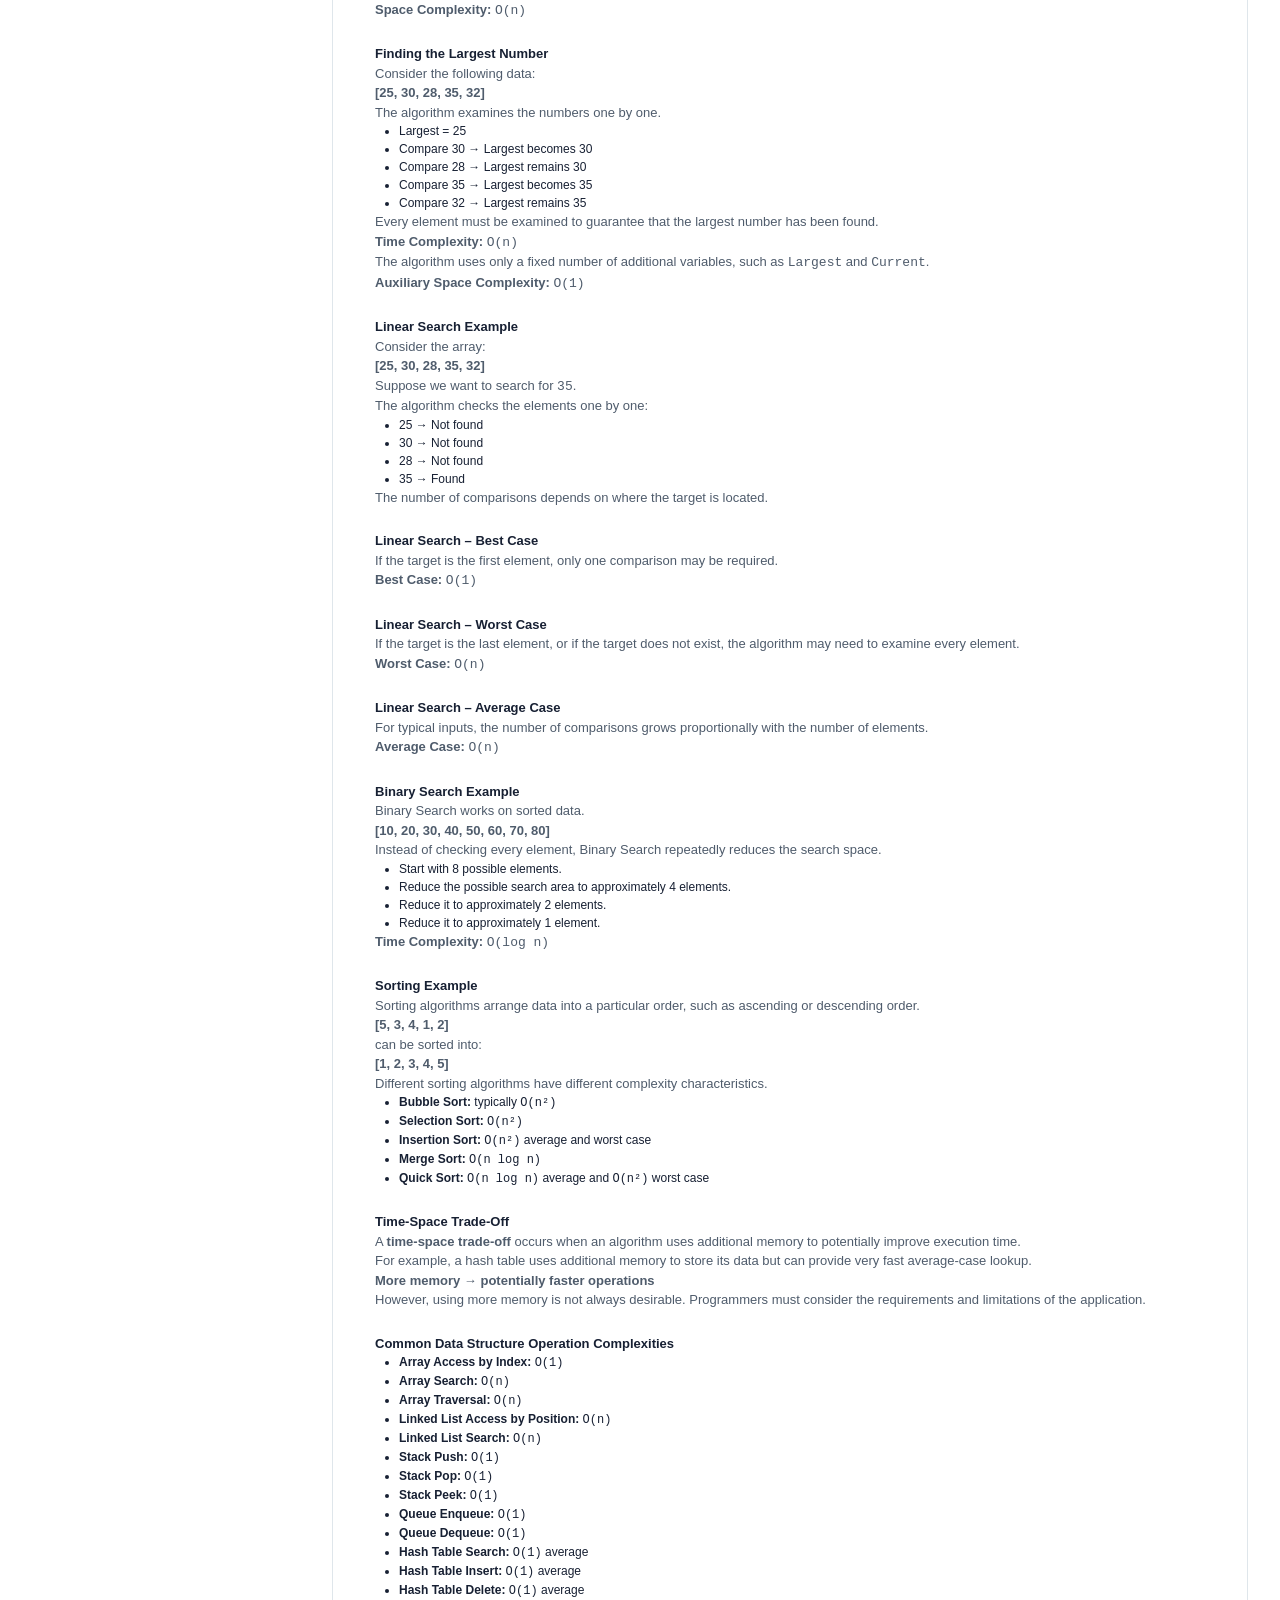
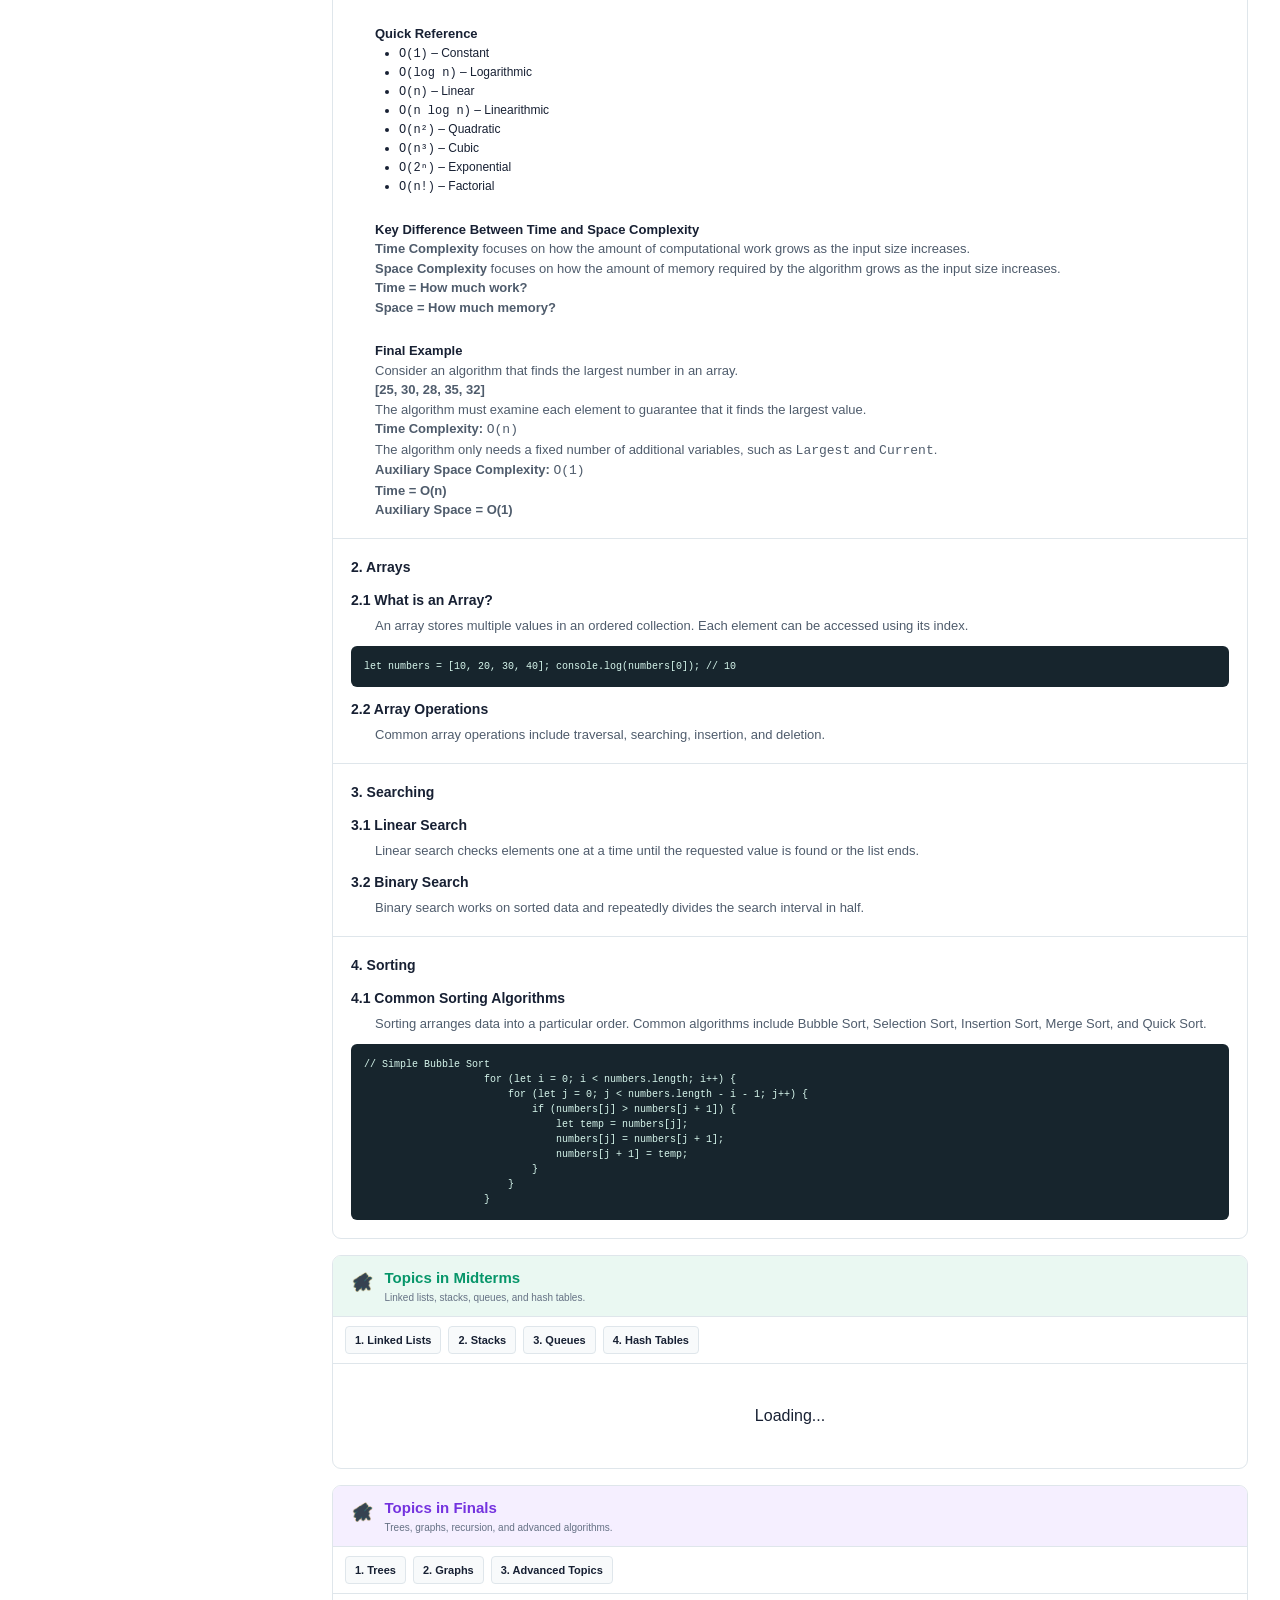
==== commit 672e672d: "Update index.html" ====
--- a/subjects/data-structure/index.html
+++ b/subjects/data-structure/index.html
@@ -3,15 +3,84 @@
 <head>
     <meta charset="UTF-8">
     <meta name="viewport" content="width=device-width, initial-scale=1.0">
-    <title>DSA 101 | Data Structures and Algorithms</title>
+
+    <!-- SEO -->
+    <title>Data Structures and Algorithms Notes | DSA 101 | IT Learning Hub</title>
+
+    <meta name="description"
+        content="Learn Data Structures and Algorithms with organized notes covering arrays, searching, sorting, linked lists, stacks, queues, hash tables, trees, graphs, and advanced algorithms.">
+
+    <meta name="robots" content="index, follow">
+
+    <link rel="canonical"
+        href="https://it-learning-hub-eosin.vercel.app/subjects/data-structure/">
+
+    <!-- Open Graph -->
+    <meta property="og:title"
+        content="Data Structures and Algorithms Notes | DSA 101">
+
+    <meta property="og:description"
+        content="Learn Data Structures and Algorithms through organized lessons covering arrays, searching, sorting, linked lists, stacks, queues, hashing, trees, graphs, and advanced algorithms.">
+
+    <meta property="og:type" content="article">
+
+    <meta property="og:url"
+        content="https://it-learning-hub-eosin.vercel.app/subjects/data-structure/">
+
+    <meta property="og:image"
+        content="https://it-learning-hub-eosin.vercel.app/images/logo.png">
+
+    <meta property="og:image:alt"
+        content="IT Learning Hub logo">
+
+    <meta property="og:site_name"
+        content="IT Learning Hub">
+
+    <!-- Twitter / X -->
+    <meta name="twitter:card" content="summary_large_image">
+
+    <meta name="twitter:title"
+        content="Data Structures and Algorithms Notes | DSA 101">
+
+    <meta name="twitter:description"
+        content="Organized Data Structures and Algorithms notes covering fundamental concepts, arrays, searching, sorting, linked lists, stacks, queues, hashing, trees, graphs, and advanced algorithms.">
+
+    <meta name="twitter:image"
+        content="https://it-learning-hub-eosin.vercel.app/images/logo.png">
+
+    <meta name="twitter:image:alt"
+        content="IT Learning Hub logo">
+
+    <!-- Favicon -->
+    <link rel="icon" type="image/png" href="../../images/logo.png">
+
+    <!-- Stylesheet -->
     <link rel="stylesheet" href="css/style.css">
+
+    <!-- Course structured data -->
+    <script type="application/ld+json">
+    {
+        "@context": "https://schema.org",
+        "@type": "Course",
+        "name": "Data Structures and Algorithms",
+        "description": "A course covering fundamental data structures and algorithms, including arrays, searching, sorting, linked lists, stacks, queues, hash tables, trees, graphs, recursion, divide and conquer, and dynamic programming.",
+        "url": "https://it-learning-hub-eosin.vercel.app/subjects/data-structure/",
+        "provider": {
+            "@type": "Organization",
+            "name": "IT Learning Hub",
+            "url": "https://it-learning-hub-eosin.vercel.app/"
+        },
+        "inLanguage": "en",
+        "educationalLevel": "College"
+    }
+    </script>
 </head>
 <body id="top">
 
     <!-- HEADER -->
     <header class="header">
         <div class="brand-area">
-            <button class="hamburger" id="menuButton" aria-label="Open menu">☰</button>
+            <button class="hamburger" id="menuButton" aria-label="Open menu" aria-controls="mobileMenu" aria-expanded="false">☰</button>
 
             <a href="#overview" class="brand">
                 <span class="logo">&lt;/&gt;</span>
@@ -32,49 +101,6 @@
             <a href="#grading">Grading System</a>
         </nav>
     </header>
-
-    <!-- Mobile navigation overlay.
-         It combines the desktop top navigation and subject navigation. -->
-    <div class="mobile-menu-panel" id="mobileMenu">
-        <div class="mobile-menu-header">
-            <strong>COURSE NAVIGATION</strong>
-            <button id="closeMenu" aria-label="Close menu">×</button>
-        </div>
-
-        <nav class="mobile-top-links">
-            <a href="../../index.html">IT Learning Hub</a>
-            <a href="#overview">Overview</a>
-            <a href="#prelims">Prelims</a>
-            <a href="#midterms">Midterms</a>
-            <a href="#finals">Finals</a>
-            <a href="#grading">Grading System</a>
-        </nav>
-
-        <div class="mobile-subject-navigation">
-            <p>SUBJECT CONTENT</p>
-            <a href="#overview">⌂ &nbsp; Overview</a>
-
-            <h4>PRELIMS</h4>
-            <a href="#p-introduction">1. Introduction</a>
-            <a href="#p-arrays">2. Arrays</a>
-            <a href="#p-searching">3. Searching</a>
-            <a href="#p-sorting">4. Sorting</a>
-
-            <h4>MIDTERMS</h4>
-            <a href="#m-linked">1. Linked Lists</a>
-            <a href="#m-stacks">2. Stacks</a>
-            <a href="#m-queues">3. Queues</a>
-            <a href="#m-hashing">4. Hash Tables</a>
-
-            <h4>FINALS</h4>
-            <a href="#f-trees">1. Trees</a>
-            <a href="#f-graphs">2. Graphs</a>
-            <a href="#f-advanced">3. Advanced Topics</a>
-
-            <a href="#grading" class="mobile-extra">⚖ &nbsp; Grading System</a>
-            <a href="#resources" class="mobile-extra">▣ &nbsp; Resources</a>
-        </div>
-    </div>
 
     <!-- Mobile navigation overlay.
          It combines the desktop top navigation and subject navigation. -->
@@ -218,7 +244,7 @@
             <section class="hero" id="overview">
                 <div class="hero-text">
                     <p>Welcome to</p>
-                    <h1>Data Structures<br>and Algorithms</h1>
+                    <h1>Data Structures and Algorithms</h1>
                     <span>Master efficient data organization and problem-solving techniques to build better programs and solve real-world challenges.</span>
                     <a href="#prelims" class="button">Start Learning &nbsp; →</a>
                 </div>
@@ -315,7 +341,7 @@
             <!-- PRELIMS -->
             <section class="topic-section prelim-section" id="prelims">
                 <div class="section-heading">
-                    <span><img src="../../images/logo2.png"></span>
+                    <span><img src="../../images/logo2.png" alt="IT Learning Hub section icon"></span>
                     <div>
                         <h2>Topics in Prelims</h2>
                         <p>Introduction, arrays, searching, and sorting.</p>
@@ -1402,7 +1428,7 @@
             <!-- MIDTERMS -->
             <section class="topic-section mid-section" id="midterms">
                 <div class="section-heading">
-                    <span><img src="../../images/logo2.png"></span>
+                    <span><img src="../../images/logo2.png" alt="IT Learning Hub section icon"></span>
                     <div>
                         <h2>Topics in Midterms</h2>
                         <p>Linked lists, stacks, queues, and hash tables.</p>
@@ -1422,7 +1448,7 @@
             <!-- FINALS -->
             <section class="topic-section final-section" id="finals">
                 <div class="section-heading">
-                    <span><img src="../../images/logo2.png"></span>
+                    <span><img src="../../images/logo2.png" alt="IT Learning Hub section icon"></span>
                     <div>
                         <h2>Topics in Finals</h2>
                         <p>Trees, graphs, recursion, and advanced algorithms.</p>
@@ -1478,8 +1504,8 @@
                 <h2>Resources</h2>
 
                 <div class="resource-grid">
-                    <a href="https://www.w3schools.com/dsa/" target="_blank">W3Schools DSA <span>↗</span></a>
-                    <a href="https://www.w3schools.com/dsa/dsa_syllabus.php" target="_blank">DSA Syllabus <span>↗</span></a>
+                    <a href="https://www.w3schools.com/dsa/" target="_blank" rel="noopener noreferrer">W3Schools Data Structures and Algorithms <span>↗</span></a>
+                    <a href="https://www.w3schools.com/dsa/dsa_syllabus.php" target="_blank" rel="noopener noreferrer">Data Structures and Algorithms Syllabus <span>↗</span></a>
                     <a href="#">Lecture Notes <span>→</span></a>
                     <a href="#">Practice Problems <span>→</span></a>
                 </div>
@@ -1532,6 +1558,8 @@
 
         <div class="copyright">
             © 2026 DSA 101 - Data Structures and Algorithms. All rights reserved.
+            &nbsp; | &nbsp;
+            <a href="../../index.html">IT Learning Hub</a>
         </div>
     </footer>
 
@@ -1539,9 +1567,9 @@
 
     <script src="js/script.js"></script>
     <script>
-      window.va = window.va || function () {
+    window.va = window.va || function () {
         (window.vaq = window.vaq || []).push(arguments);
-      };
+    };
     </script>
     <script defer src="/_vercel/insights/script.js"></script>
 </body>
--- a/subjects/data-structure/css/style.css
+++ b/subjects/data-structure/css/style.css
@@ -1282,10 +1282,15 @@
     .copyright {
         font-size: 8px;
     }
+    .example-algorithm{
+        display: block;
+    }
 }
 
 @media (max-width: 430px) {
-
+    .example-algorithm{
+        display: block;
+    }
     .hero {
         min-height: 420px;
     }
